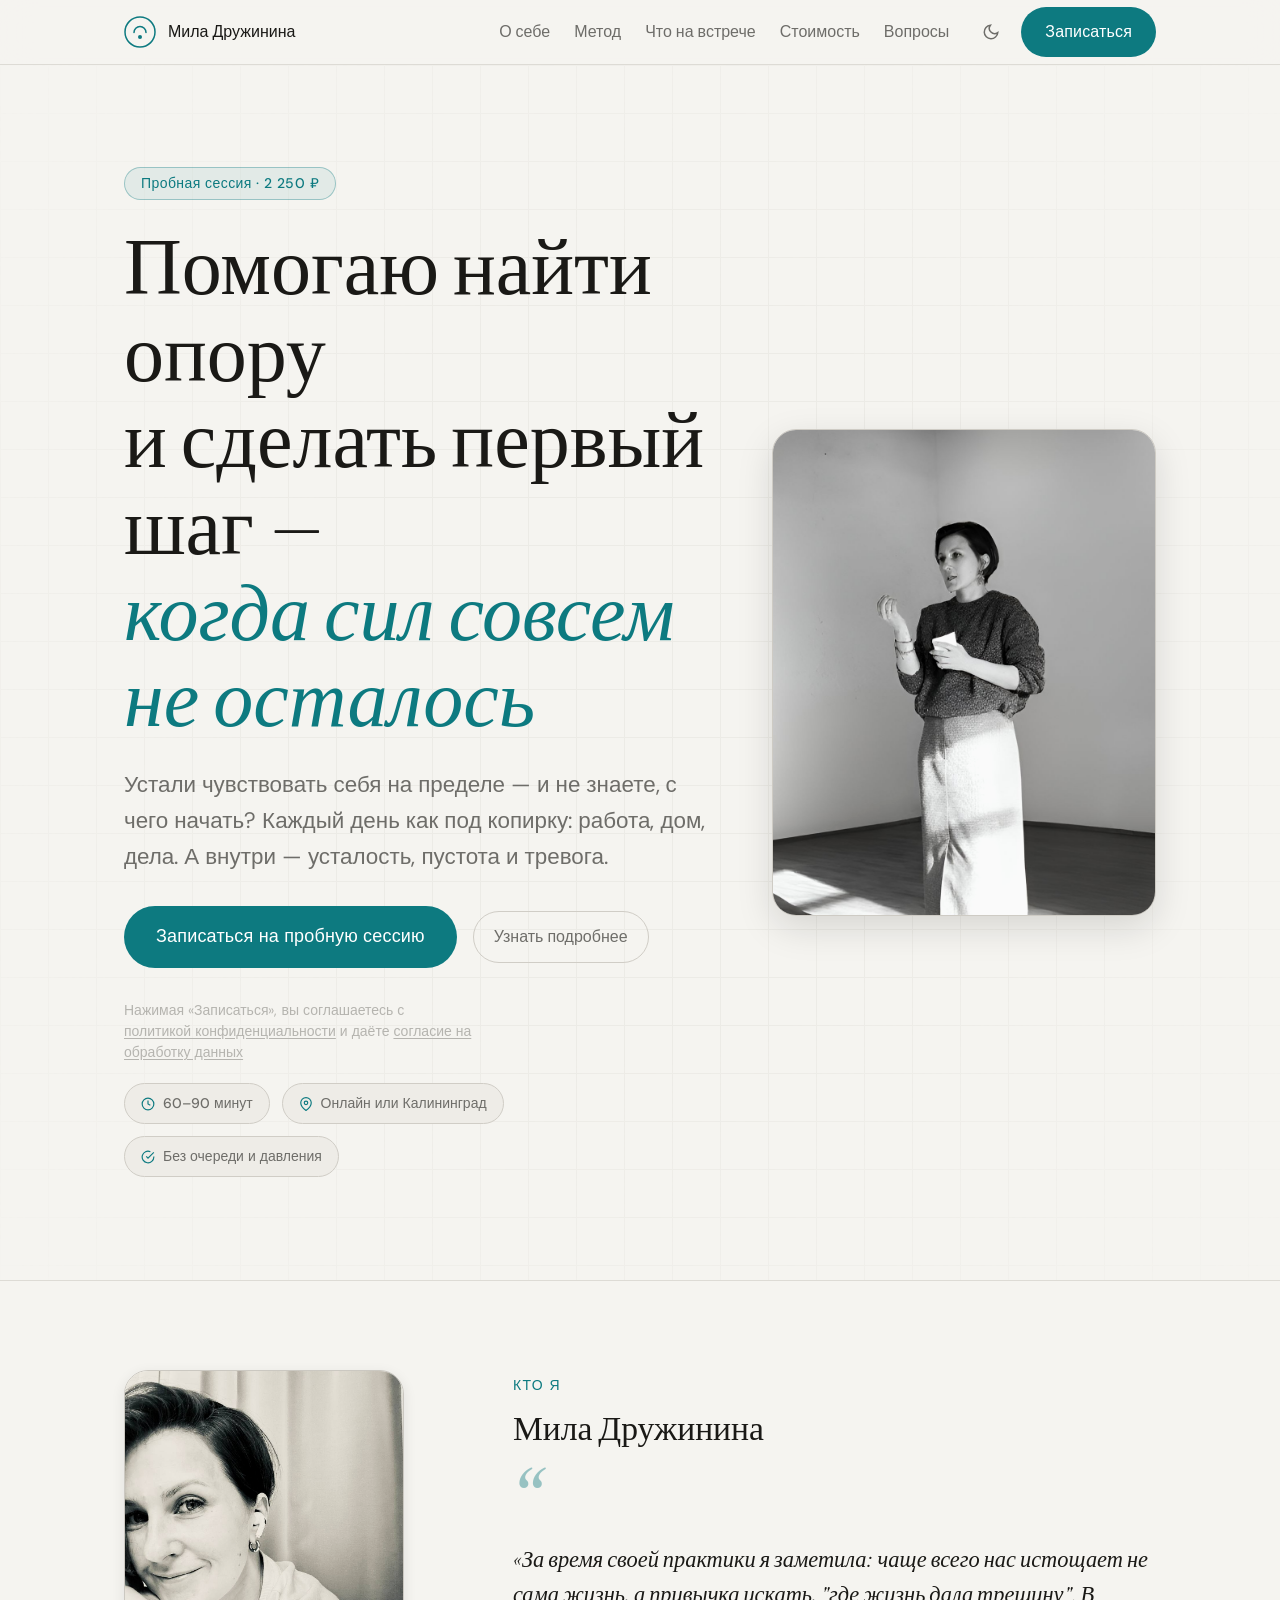
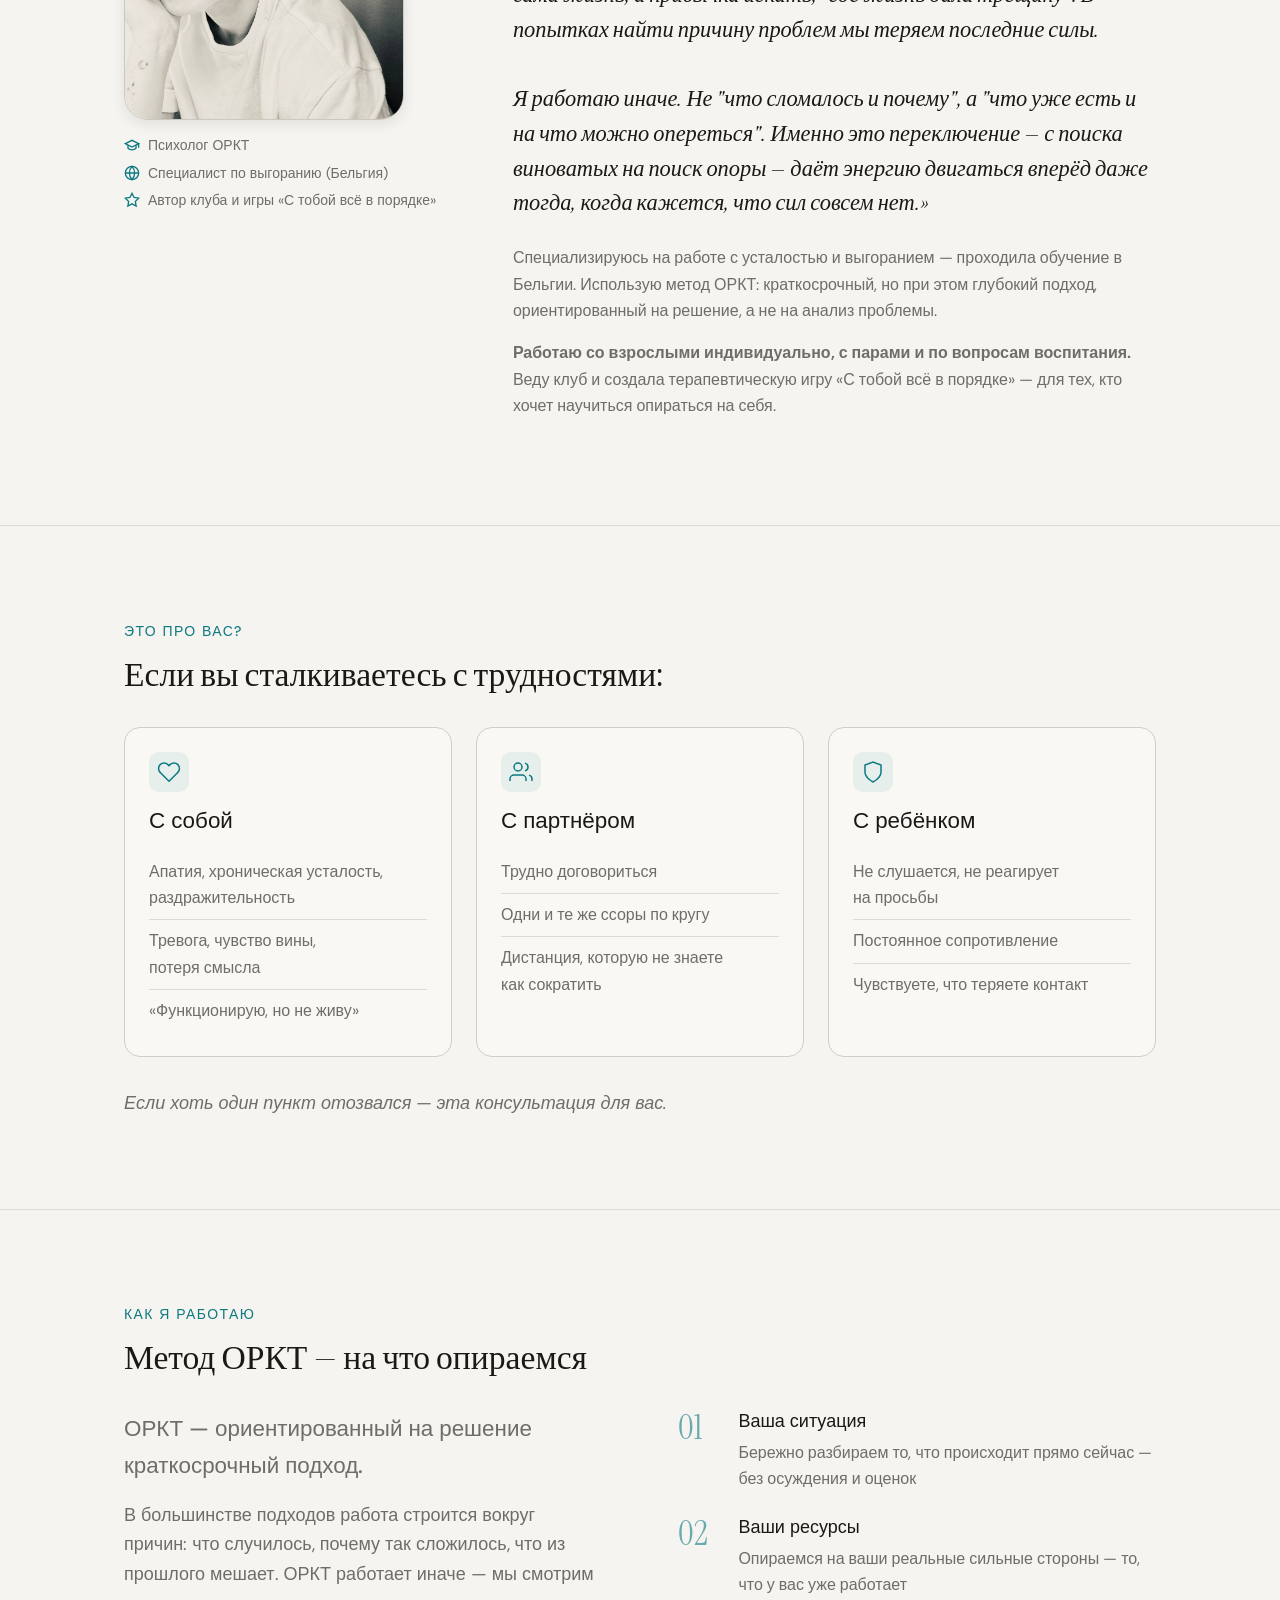
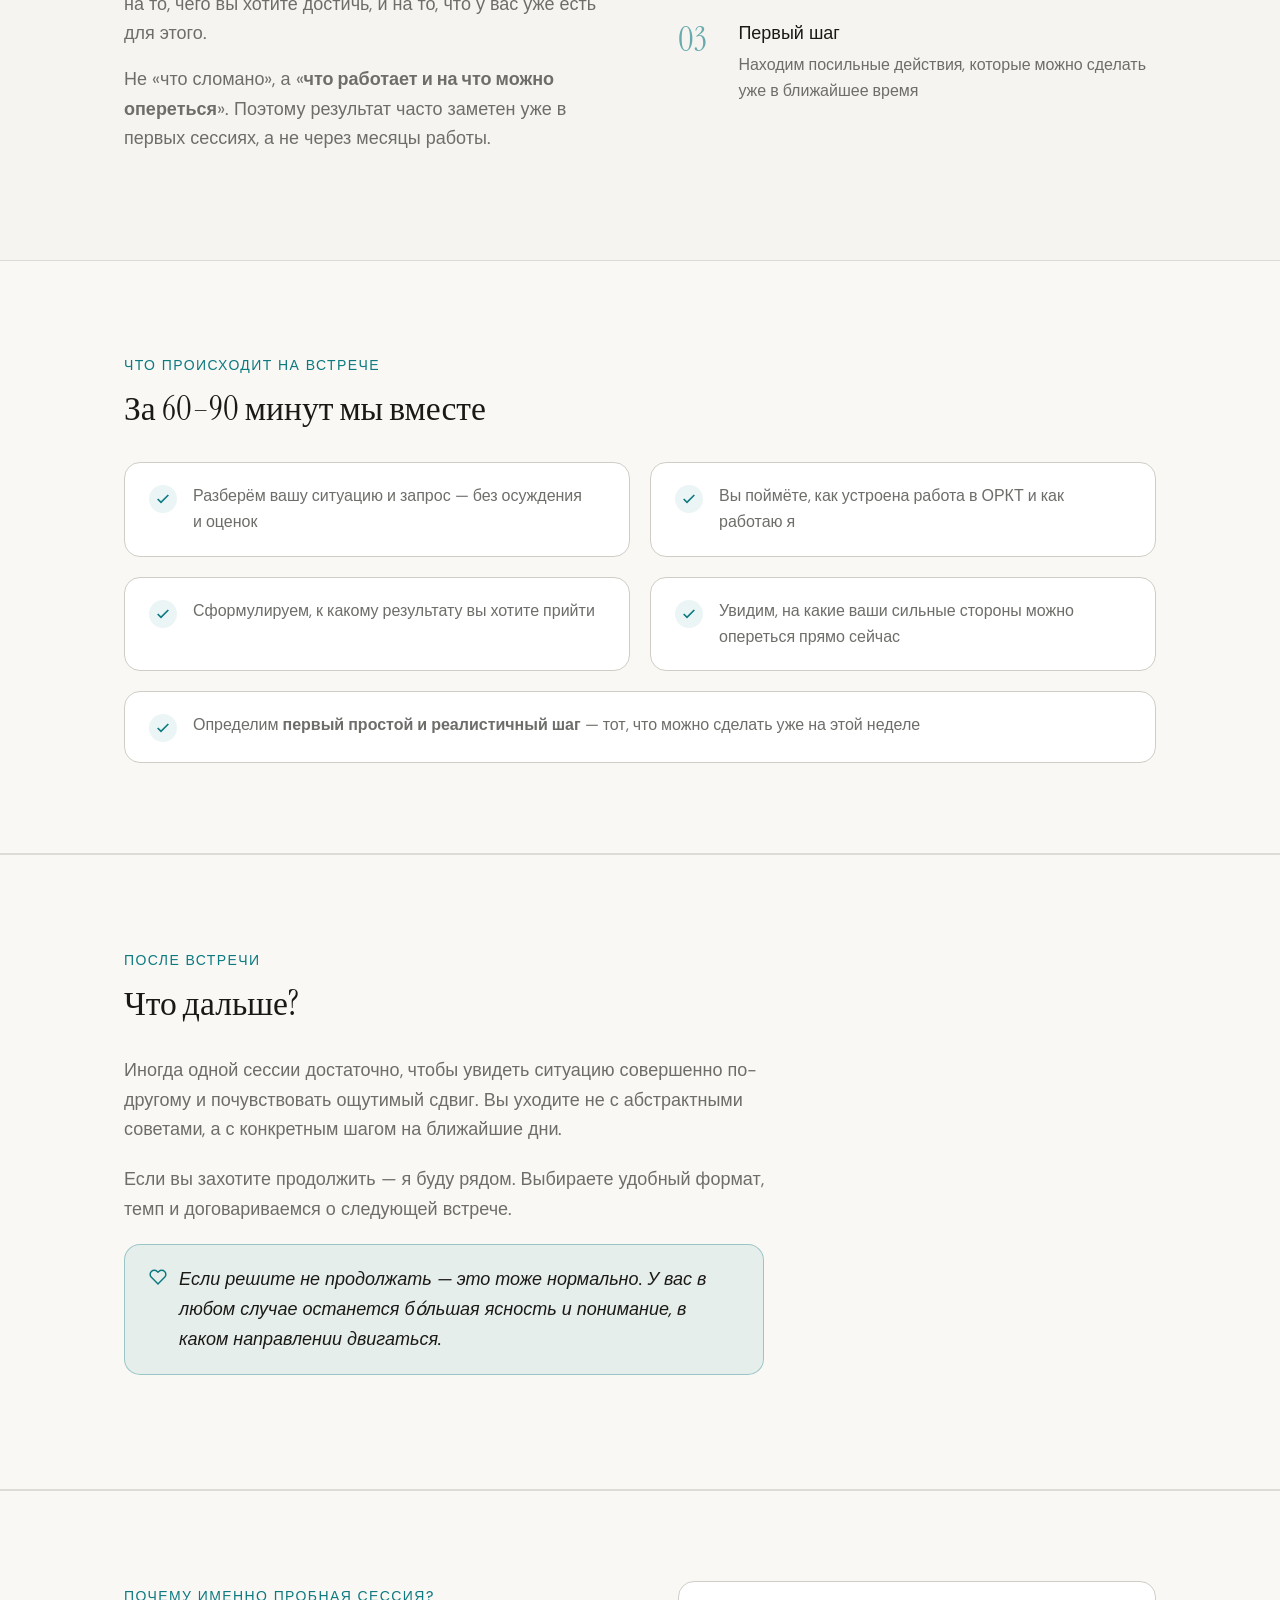
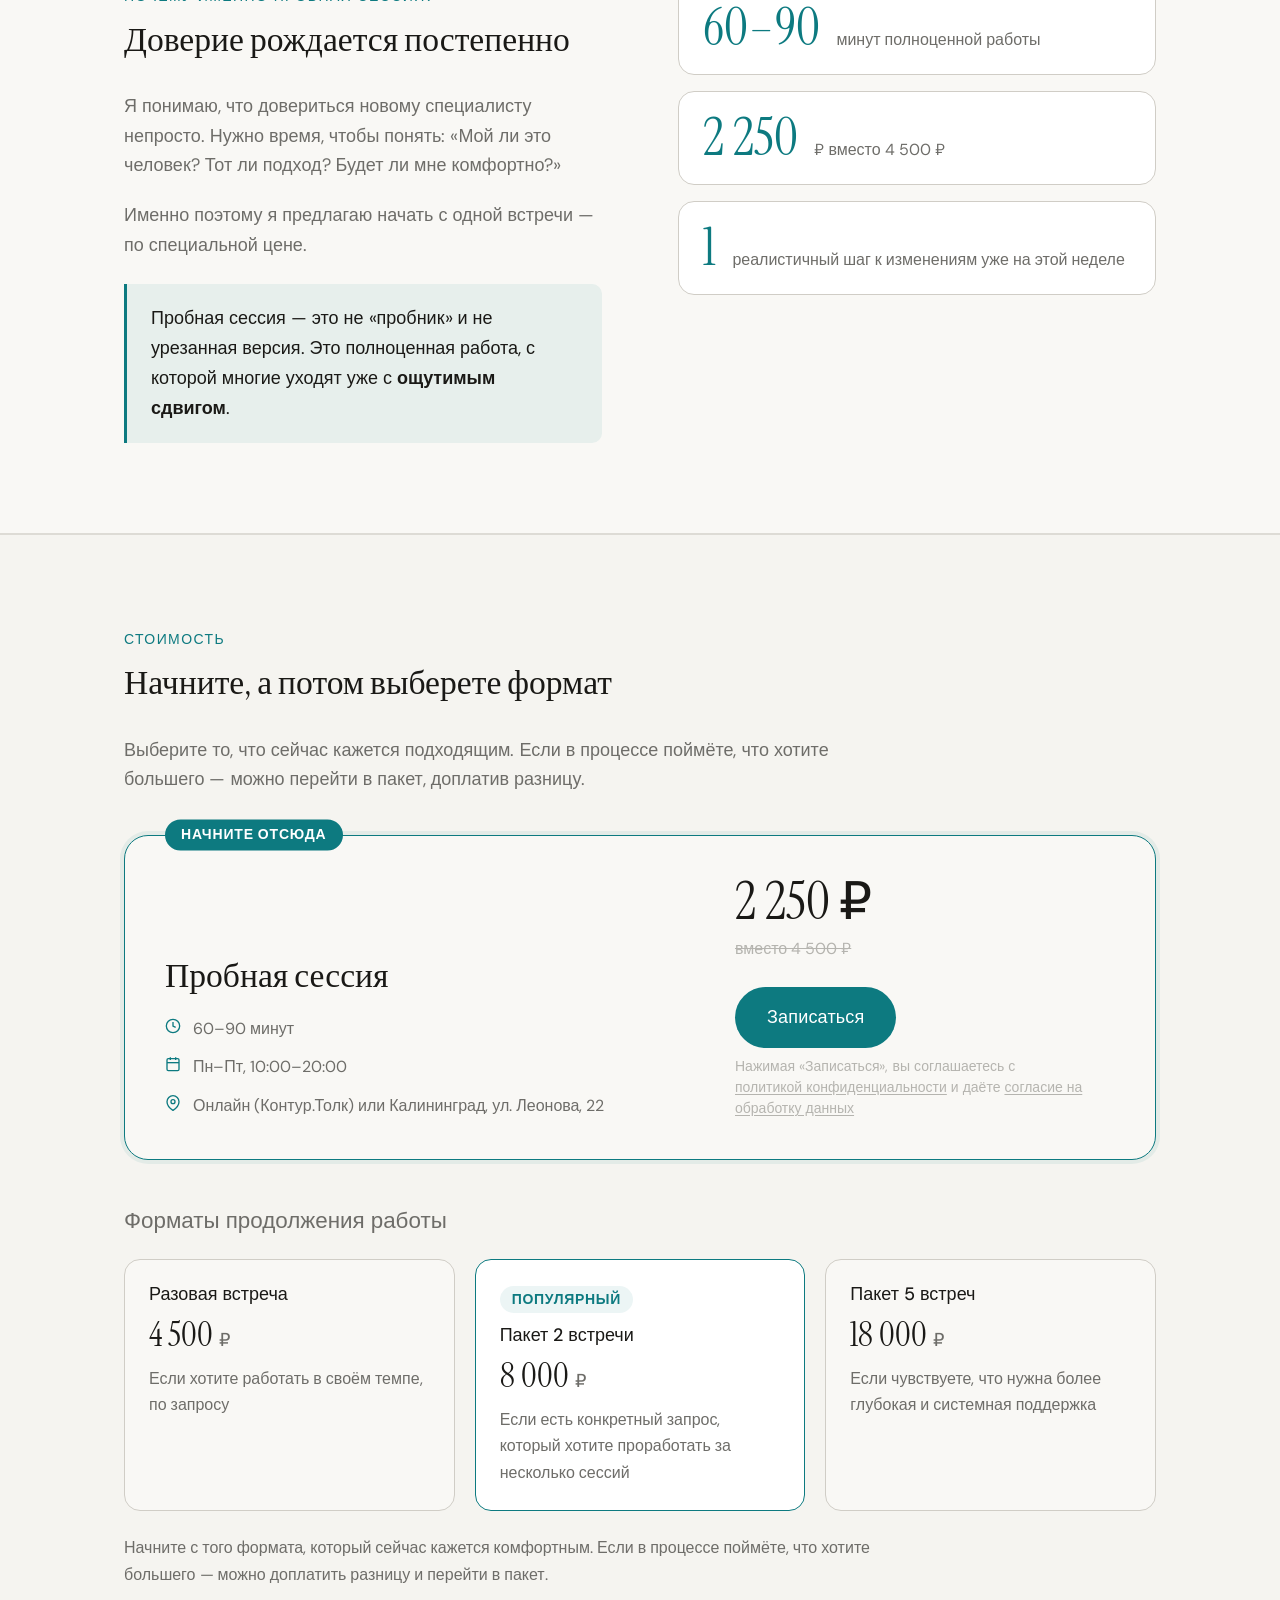
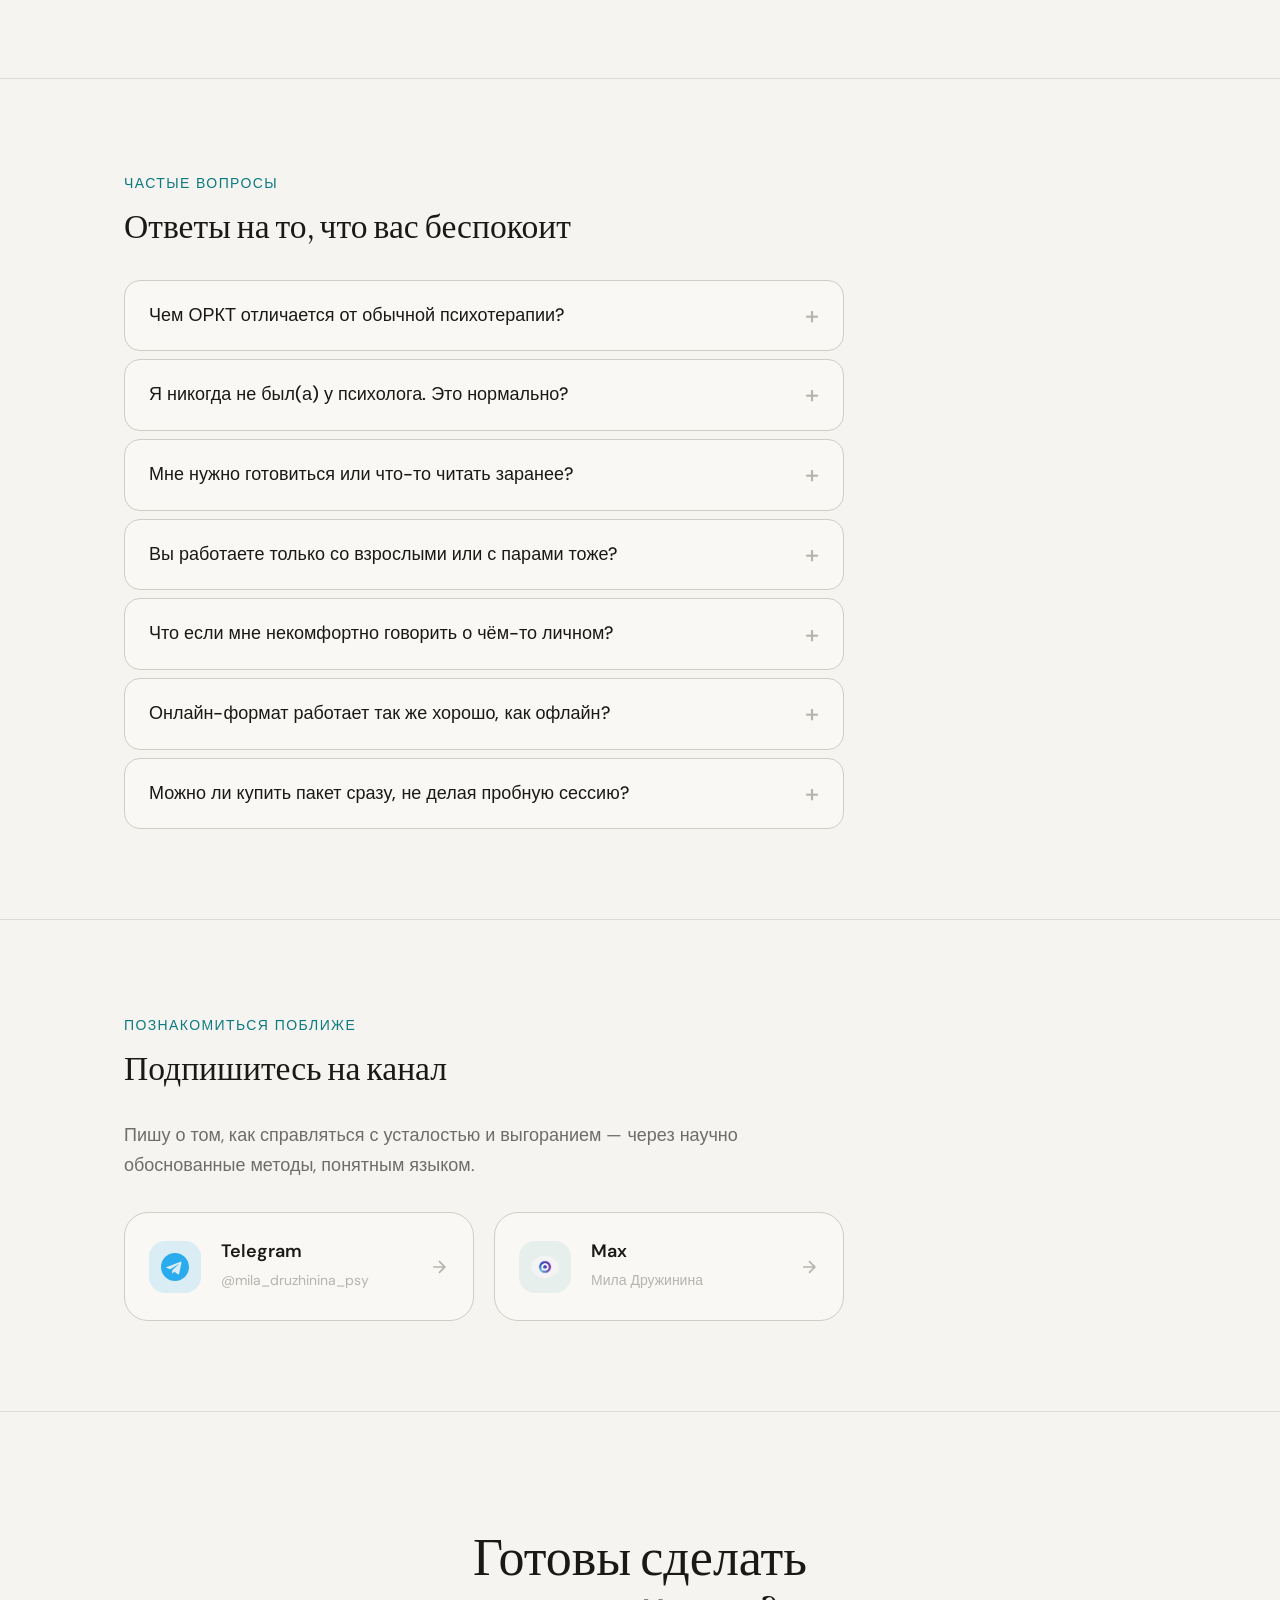
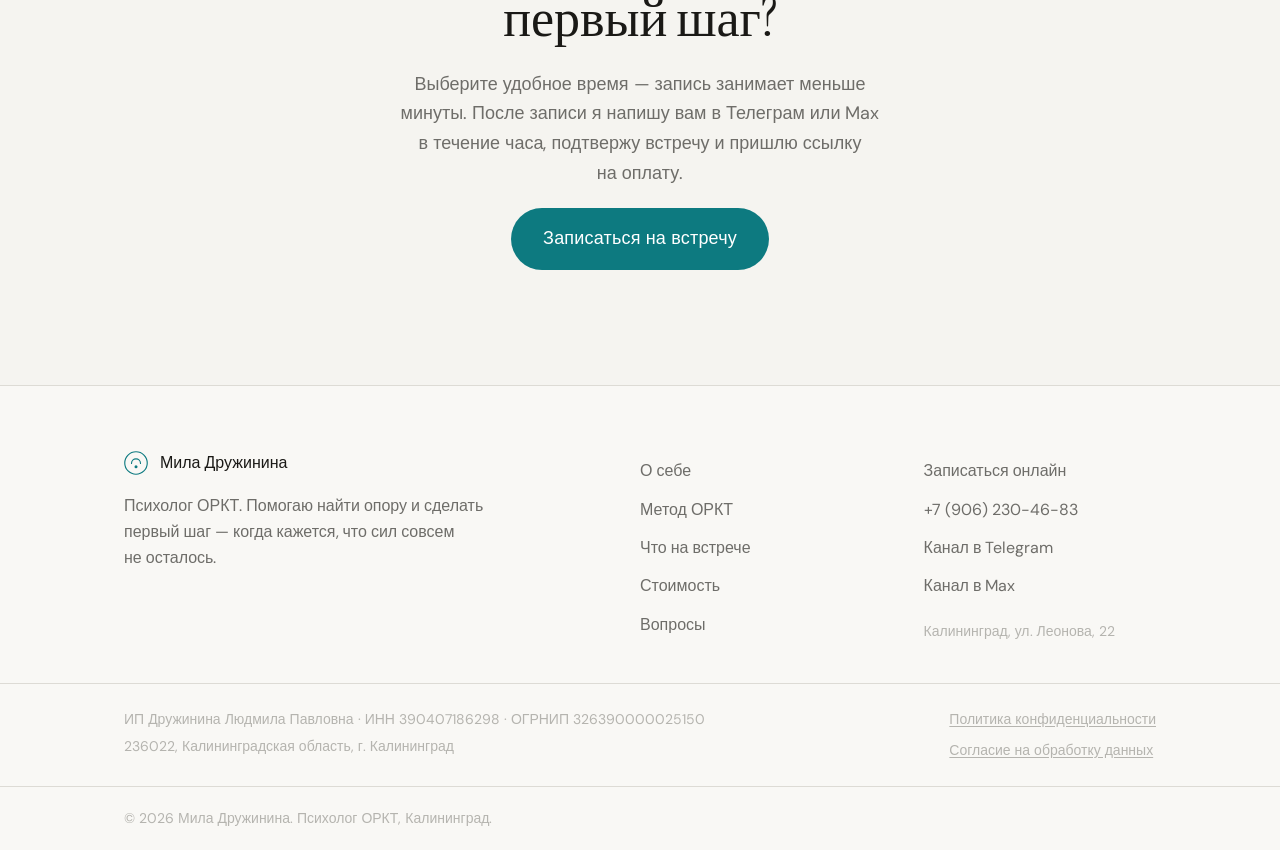
==== index.html @ f81d435c "Final CTA: add confirmation and payment link note; Max logo; clean channel cards" ====
<!DOCTYPE html>
<html lang="ru">
<head>
  <meta charset="UTF-8" />
  <meta name="viewport" content="width=device-width, initial-scale=1.0" />
  <title>Пробная сессия с психологом — Мила Дружинина | ОРКТ, Калининград</title>
  <meta name="description" content="Пробная сессия с психологом ОРКТ Милой Дружининой — 60–90 минут работы за 2 250 ₽. Помогаю при усталости, тревоге, сложностях в отношениях. Онлайн и офлайн (Калининград)." />
  <meta name="keywords" content="психолог Калининград, пробная сессия, ОРКТ, решение-ориентированная терапия, консультация психолога, усталость, тревога, выгорание" />
  <meta name="robots" content="index, follow" />
  <link rel="canonical" href="https://miladruzhinina.github.io/probnaya-sessiya/" />

  <!-- Open Graph -->
  <meta property="og:type" content="website" />
  <meta property="og:title" content="Пробная сессия с психологом — Мила Дружинина" />
  <meta property="og:description" content="Устали чувствовать себя на пределе? Один небольшой шаг может изменить многое. Первая сессия — 2 250 ₽." />
  <meta property="og:image" content="https://miladruzhinina.github.io/probnaya-sessiya/mila.jpg" />
  <meta property="og:url" content="https://miladruzhinina.github.io/probnaya-sessiya/" />
  <meta property="og:locale" content="ru_RU" />

  <!-- Twitter Card -->
  <meta name="twitter:card" content="summary_large_image" />
  <meta name="twitter:title" content="Пробная сессия с психологом — Мила Дружинина" />
  <meta name="twitter:description" content="Устали чувствовать себя на пределе? Один небольшой шаг может изменить многое." />
  <meta name="twitter:image" content="https://miladruzhinina.github.io/probnaya-sessiya/mila.jpg" />

  <!-- Fonts -->
  <link rel="preconnect" href="https://fonts.googleapis.com" />
  <link rel="preconnect" href="https://fonts.gstatic.com" crossorigin />
  <link href="https://fonts.googleapis.com/css2?family=Instrument+Serif:ital@0;1&family=DM+Sans:ital,opsz,wght@0,9..40,300..500;1,9..40,300&display=swap" rel="stylesheet" />

  <!-- JSON-LD Structured Data -->
  <script type="application/ld+json">
  {
    "@context": "https://schema.org",
    "@type": "ProfessionalService",
    "name": "Мила Дружинина — психолог ОРКТ",
    "description": "Консультации психолога по методу ОРКТ (ориентированного на решение краткосрочного подхода). Работа с усталостью, тревогой, отношениями, воспитанием детей.",
    "url": "https://miladruzhinina.github.io/probnaya-sessiya/",
    "image": "https://miladruzhinina.github.io/probnaya-sessiya/mila.jpg",
    "address": {
      "@type": "PostalAddress",
      "streetAddress": "ул. Леонова, 22",
      "addressLocality": "Калининград",
      "addressCountry": "RU"
    },
    "offers": [
      {
        "@type": "Offer",
        "name": "Пробная сессия",
        "price": "2250",
        "priceCurrency": "RUB",
        "description": "60–90 минут. Разбираем вашу ситуацию, определяем запрос и первый шаг."
      }
    ],
    "sameAs": [
      "https://t.me/mila_druzhinina_psy",
      "https://max.ru/id390407186298_biz"
    ],
    "telephone": "+79062304683",
    "contactPoint": {
      "@type": "ContactPoint",
      "contactType": "booking",
      "url": "https://planerka.app/mila-druzhinina-dfjngj/znakomstvo"
    },
    "knowsAbout": ["психология", "ОРКТ", "SFBT", "выгорание", "тревога", "семейные отношения"],
    "priceRange": "₽₽"
  }
  </script>

  <!-- FAQ Schema -->
  <script type="application/ld+json">
  {
    "@context": "https://schema.org",
    "@type": "FAQPage",
    "mainEntity": [
      {
        "@type": "Question",
        "name": "Чем ОРКТ отличается от обычной психотерапии?",
        "acceptedAnswer": {
          "@type": "Answer",
          "text": "В большинстве подходов работа строится вокруг причин: что случилось, почему так сложилось. ОРКТ работает иначе — смотрим на то, чего вы хотите достичь, и на то, что у вас уже есть для этого. Не «что сломано», а «что работает и на что можно опереться». Результат часто заметен уже в первых сессиях."
        }
      },
      {
        "@type": "Question",
        "name": "Я никогда не был(а) у психолога. Это нормально?",
        "acceptedAnswer": {
          "@type": "Answer",
          "text": "Да, абсолютно. Многие приходят на первую встречу именно с этим. Пробная сессия как раз для того, чтобы познакомиться с форматом без стресса и давления."
        }
      },
      {
        "@type": "Question",
        "name": "Онлайн-формат работает так же хорошо, как офлайн?",
        "acceptedAnswer": {
          "@type": "Answer",
          "text": "Да. Онлайн-сессии в Контур.Толк ничем не уступают по качеству — и не требуют скачивать приложение. Открывается прямо в браузере."
        }
      },
      {
        "@type": "Question",
        "name": "Сколько стоит пробная сессия?",
        "acceptedAnswer": {
          "@type": "Answer",
          "text": "Пробная сессия стоит 2 250 ₽ вместо обычных 4 500 ₽. Длительность — 60–90 минут."
        }
      }
    ]
  }
  </script>

  <link rel="stylesheet" href="style.css" />
</head>
<body>

  <!-- HEADER -->
  <header class="site-header" role="banner">
    <div class="container header-inner">
      <a href="/" class="logo" aria-label="Мила Дружинина — на главную">
        <svg width="32" height="32" viewBox="0 0 32 32" fill="none" aria-hidden="true" focusable="false">
          <circle cx="16" cy="16" r="15" stroke="currentColor" stroke-width="1.5"/>
          <path d="M10 16.5C10 13.186 12.686 10.5 16 10.5C19.314 10.5 22 13.186 22 16.5" stroke="currentColor" stroke-width="1.5" stroke-linecap="round"/>
          <circle cx="16" cy="21" r="2" fill="currentColor"/>
        </svg>
        <span class="logo-text">Мила Дружинина</span>
      </a>
      <nav class="header-nav" aria-label="Основная навигация">
        <a href="#about-me">О себе</a>
        <a href="#about-method">Метод</a>
        <a href="#what-happens">Что на встрече</a>
        <a href="#pricing">Стоимость</a>
        <a href="#faq">Вопросы</a>
      </nav>
      <div class="header-actions">
        <button class="btn-ghost" data-theme-toggle aria-label="Переключить тему">
          <svg width="18" height="18" viewBox="0 0 24 24" fill="none" stroke="currentColor" stroke-width="2"><path d="M21 12.79A9 9 0 1 1 11.21 3 7 7 0 0 0 21 12.79z"/></svg>
        </button>
        <a href="https://planerka.app/mila-druzhinina-dfjngj/znakomstvo" class="btn-primary" target="_blank" rel="noopener">Записаться</a>
      </div>
      <button class="burger" aria-label="Открыть меню" aria-expanded="false" aria-controls="mobile-menu">
        <span></span><span></span><span></span>
      </button>
    </div>
    <div class="mobile-menu" id="mobile-menu" hidden aria-hidden="true">
      <a href="#about-me">О себе</a>
      <a href="#about-method">Метод</a>
      <a href="#what-happens">Что на встрече</a>
      <a href="#pricing">Стоимость</a>
      <a href="#faq">Вопросы</a>
      <a href="https://planerka.app/mila-druzhinina-dfjngj/znakomstvo" class="btn-primary" target="_blank" rel="noopener">Записаться</a>
    </div>
  </header>

  <main id="main-content">

    <!-- HERO -->
    <section class="hero" aria-labelledby="hero-heading">
      <div class="hero-bg-grid" aria-hidden="true"></div>
      <div class="container hero-inner">
        <div class="hero-content">
          <div class="hero-tag">Пробная сессия · 2 250 ₽</div>
          <h1 id="hero-heading" class="hero-title">
            Помогаю найти опору<br>
            и сделать первый шаг —<br>
            <em>когда сил совсем не осталось</em>
          </h1>
          <p class="hero-lead">
            Устали чувствовать себя на пределе — и не знаете, с чего начать? Каждый день как под копирку: работа, дом, дела. А внутри — усталость, пустота и тревога.
          </p>
          <div class="hero-ctas">
            <a href="https://planerka.app/mila-druzhinina-dfjngj/znakomstvo" class="btn-primary btn-lg" target="_blank" rel="noopener">
              Записаться на пробную сессию
            </a>
            <a href="#about-me" class="btn-ghost-outline">Узнать подробнее</a>
          </div>
          <p class="consent-note">Нажимая «Записаться», вы соглашаетесь с <a href="privacy-policy.html">политикой конфиденциальности</a> и даёте <a href="data-consent.html">согласие на обработку данных</a></p>
          <div class="hero-badges">
            <span class="hero-badge">
              <svg width="14" height="14" viewBox="0 0 24 24" fill="none" stroke="currentColor" stroke-width="2"><circle cx="12" cy="12" r="10"/><polyline points="12 6 12 12 16 14"/></svg>
              60–90 минут
            </span>
            <span class="hero-badge">
              <svg width="14" height="14" viewBox="0 0 24 24" fill="none" stroke="currentColor" stroke-width="2"><path d="M21 10c0 7-9 13-9 13s-9-6-9-13a9 9 0 0 1 18 0z"/><circle cx="12" cy="10" r="3"/></svg>
              Онлайн или Калининград
            </span>
            <span class="hero-badge">
              <svg width="14" height="14" viewBox="0 0 24 24" fill="none" stroke="currentColor" stroke-width="2"><path d="M22 11.08V12a10 10 0 1 1-5.93-9.14"/><polyline points="22 4 12 14.01 9 11.01"/></svg>
              Без очереди и давления
            </span>
          </div>
        </div>
        <div class="hero-photo">
          <img
            src="mila.jpg"
            alt="Мила Дружинина — психолог ОРКТ, проводит консультацию"
            width="480"
            height="580"
            loading="eager"
          />
        </div>
      </div>
    </section>

    <!-- ABOUT ME -->
    <section class="about-section" id="about-me" aria-labelledby="about-heading">
      <div class="container">
        <div class="about-inner">
          <div class="about-photo-wrap">
            <img
              src="mila2.jpg"
              alt="Мила Дружинина — психолог ОРКТ"
              class="about-photo"
              width="320"
              height="380"
              loading="lazy"
            />
            <div class="about-credentials">
              <div class="credential">
                <svg width="16" height="16" viewBox="0 0 24 24" fill="none" stroke="currentColor" stroke-width="2"><path d="M22 10v6M2 10l10-5 10 5-10 5z"/><path d="M6 12v5c3 3 9 3 12 0v-5"/></svg>
                Психолог ОРКТ
              </div>
              <div class="credential">
                <svg width="16" height="16" viewBox="0 0 24 24" fill="none" stroke="currentColor" stroke-width="2"><circle cx="12" cy="12" r="10"/><path d="M2 12h20M12 2a15.3 15.3 0 0 1 4 10 15.3 15.3 0 0 1-4 10 15.3 15.3 0 0 1-4-10 15.3 15.3 0 0 1 4-10z"/></svg>
                Специалист по выгоранию (Бельгия)
              </div>
              <div class="credential">
                <svg width="16" height="16" viewBox="0 0 24 24" fill="none" stroke="currentColor" stroke-width="2"><path d="M12 2l3.09 6.26L22 9.27l-5 4.87 1.18 6.88L12 17.77l-6.18 3.25L7 14.14 2 9.27l6.91-1.01L12 2z"/></svg>
                Автор клуба и игры «С тобой всё в порядке»
              </div>
            </div>
          </div>
          <div class="about-text">
            <div class="section-label">Кто я</div>
            <h2 id="about-heading" class="section-title">Мила Дружинина</h2>
            <blockquote class="about-quote">
              «За время своей практики я заметила: чаще всего нас истощает не сама жизнь, а привычка искать, "где жизнь дала трещину". В попытках найти причину проблем мы теряем последние силы.
              <br><br>
              Я работаю иначе. Не "что сломалось и почему", а "что уже есть и на что можно опереться". Именно это переключение — с поиска виноватых на поиск опоры — даёт энергию двигаться вперёд даже тогда, когда кажется, что сил совсем нет.»
            </blockquote>
            <div class="about-facts">
              <p>Специализируюсь на работе с усталостью и выгоранием — проходила обучение в Бельгии. Использую метод ОРКТ: краткосрочный, но при этом глубокий подход, ориентированный на решение, а не на анализ проблемы.</p>
              <p><strong>Работаю со взрослыми индивидуально, с парами и по вопросам воспитания.</strong> Веду клуб и создала терапевтическую игру «С тобой всё в порядке» — для тех, кто хочет научиться опираться на себя.</p>
            </div>
          </div>
        </div>
      </div>
    </section>

    <!-- PAIN POINTS -->
    <section class="pain-section" aria-labelledby="pain-heading">
      <div class="container">
        <div class="section-label">Это про вас?</div>
        <h2 id="pain-heading" class="section-title">Если вы сталкиваетесь с трудностями:</h2>
        <div class="pain-grid">
          <article class="pain-card">
            <div class="pain-icon" aria-hidden="true">
              <svg width="24" height="24" viewBox="0 0 24 24" fill="none" stroke="currentColor" stroke-width="1.5"><path d="M20.84 4.61a5.5 5.5 0 0 0-7.78 0L12 5.67l-1.06-1.06a5.5 5.5 0 0 0-7.78 7.78l1.06 1.06L12 21.23l7.78-7.78 1.06-1.06a5.5 5.5 0 0 0 0-7.78z"/></svg>
            </div>
            <h3>С собой</h3>
            <ul role="list">
              <li>Апатия, хроническая усталость, раздражительность</li>
              <li>Тревога, чувство вины, потеря смысла</li>
              <li>«Функционирую, но не живу»</li>
            </ul>
          </article>
          <article class="pain-card">
            <div class="pain-icon" aria-hidden="true">
              <svg width="24" height="24" viewBox="0 0 24 24" fill="none" stroke="currentColor" stroke-width="1.5"><path d="M17 21v-2a4 4 0 0 0-4-4H5a4 4 0 0 0-4 4v2"/><circle cx="9" cy="7" r="4"/><path d="M23 21v-2a4 4 0 0 0-3-3.87"/><path d="M16 3.13a4 4 0 0 1 0 7.75"/></svg>
            </div>
            <h3>С партнёром</h3>
            <ul role="list">
              <li>Трудно договориться</li>
              <li>Одни и те же ссоры по кругу</li>
              <li>Дистанция, которую не знаете как сократить</li>
            </ul>
          </article>
          <article class="pain-card">
            <div class="pain-icon" aria-hidden="true">
              <svg width="24" height="24" viewBox="0 0 24 24" fill="none" stroke="currentColor" stroke-width="1.5"><path d="M12 22s8-4 8-10V5l-8-3-8 3v7c0 6 8 10 8 10z"/></svg>
            </div>
            <h3>С ребёнком</h3>
            <ul role="list">
              <li>Не слушается, не реагирует на просьбы</li>
              <li>Постоянное сопротивление</li>
              <li>Чувствуете, что теряете контакт</li>
            </ul>
          </article>
        </div>
        <p class="pain-note">Если хоть один пункт отозвался — эта консультация для вас.</p>
      </div>
    </section>

    <!-- ABOUT METHOD -->
    <section class="method-section" id="about-method" aria-labelledby="method-heading">
      <div class="container">
        <div class="section-label">Как я работаю</div>
        <h2 id="method-heading" class="section-title">Метод ОРКТ — на что опираемся</h2>
        <div class="method-inner">
          <div class="method-description">
            <p class="method-lead">ОРКТ — ориентированный на решение краткосрочный подход.</p>
            <p>В большинстве подходов работа строится вокруг причин: что случилось, почему так сложилось, что из прошлого мешает. ОРКТ работает иначе — мы смотрим на то, чего вы хотите достичь, и на то, что у вас уже есть для этого.</p>
            <p>Не «что сломано», а «<strong>что работает и на что можно опереться</strong>». Поэтому результат часто заметен уже в первых сессиях, а не через месяцы работы.</p>
          </div>
          <div class="method-pillars">
            <div class="pillar">
              <div class="pillar-num" aria-hidden="true">01</div>
              <div class="pillar-body">
                <h3>Ваша ситуация</h3>
                <p>Бережно разбираем то, что происходит прямо сейчас — без осуждения и оценок</p>
              </div>
            </div>
            <div class="pillar">
              <div class="pillar-num" aria-hidden="true">02</div>
              <div class="pillar-body">
                <h3>Ваши ресурсы</h3>
                <p>Опираемся на ваши реальные сильные стороны — то, что у вас уже работает</p>
              </div>
            </div>
            <div class="pillar">
              <div class="pillar-num" aria-hidden="true">03</div>
              <div class="pillar-body">
                <h3>Первый шаг</h3>
                <p>Находим посильные действия, которые можно сделать уже в ближайшее время</p>
              </div>
            </div>
          </div>
        </div>
      </div>
    </section>

    <!-- WHAT HAPPENS -->
    <section class="what-section" id="what-happens" aria-labelledby="what-heading">
      <div class="container">
        <div class="section-label">Что происходит на встрече</div>
        <h2 id="what-heading" class="section-title">За 60–90 минут мы вместе</h2>
        <div class="what-list">
          <div class="what-item">
            <div class="check" aria-hidden="true">
              <svg width="16" height="16" viewBox="0 0 24 24" fill="none" stroke="currentColor" stroke-width="2.5"><polyline points="20 6 9 17 4 12"/></svg>
            </div>
            <p>Разберём вашу ситуацию и запрос — без осуждения и оценок</p>
          </div>
          <div class="what-item">
            <div class="check" aria-hidden="true">
              <svg width="16" height="16" viewBox="0 0 24 24" fill="none" stroke="currentColor" stroke-width="2.5"><polyline points="20 6 9 17 4 12"/></svg>
            </div>
            <p>Вы поймёте, как устроена работа в ОРКТ и как работаю я</p>
          </div>
          <div class="what-item">
            <div class="check" aria-hidden="true">
              <svg width="16" height="16" viewBox="0 0 24 24" fill="none" stroke="currentColor" stroke-width="2.5"><polyline points="20 6 9 17 4 12"/></svg>
            </div>
            <p>Сформулируем, к какому результату вы хотите прийти</p>
          </div>
          <div class="what-item">
            <div class="check" aria-hidden="true">
              <svg width="16" height="16" viewBox="0 0 24 24" fill="none" stroke="currentColor" stroke-width="2.5"><polyline points="20 6 9 17 4 12"/></svg>
            </div>
            <p>Увидим, на какие ваши сильные стороны можно опереться прямо сейчас</p>
          </div>
          <div class="what-item">
            <div class="check" aria-hidden="true">
              <svg width="16" height="16" viewBox="0 0 24 24" fill="none" stroke="currentColor" stroke-width="2.5"><polyline points="20 6 9 17 4 12"/></svg>
            </div>
            <p>Определим <strong>первый простой и реалистичный шаг</strong> — тот, что можно сделать уже на этой неделе</p>
          </div>
        </div>
      </div>
    </section>

    <!-- AFTER SESSION -->
    <section class="after-section" aria-labelledby="after-heading">
      <div class="container">
        <div class="after-text-only">
          <div class="section-label">После встречи</div>
          <h2 id="after-heading" class="section-title">Что дальше?</h2>
          <p>Иногда одной сессии достаточно, чтобы увидеть ситуацию совершенно по-другому и почувствовать ощутимый сдвиг. Вы уходите не с абстрактными советами, а с конкретным шагом на ближайшие дни.</p>
          <p>Если вы захотите продолжить — я буду рядом. Выбираете удобный формат, темп и договариваемся о следующей встрече.</p>
          <p class="no-pressure-note">
            <svg width="18" height="18" viewBox="0 0 24 24" fill="none" stroke="currentColor" stroke-width="2" aria-hidden="true"><path d="M20.84 4.61a5.5 5.5 0 0 0-7.78 0L12 5.67l-1.06-1.06a5.5 5.5 0 0 0-7.78 7.78l1.06 1.06L12 21.23l7.78-7.78 1.06-1.06a5.5 5.5 0 0 0 0-7.78z"/></svg>
            Если решите не продолжать — это тоже нормально. У вас в любом случае останется бо́льшая ясность и понимание, в каком направлении двигаться.
          </p>
        </div>
      </div>
    </section>

    <!-- WHY TRIAL -->
    <section class="why-section" aria-labelledby="why-heading">
      <div class="container">
        <div class="why-inner">
          <div class="why-text">
            <div class="section-label">Почему именно пробная сессия?</div>
            <h2 id="why-heading" class="section-title">Доверие рождается постепенно</h2>
            <p>Я понимаю, что довериться новому специалисту непросто. Нужно время, чтобы понять: «Мой ли это человек? Тот ли подход? Будет ли мне комфортно?»</p>
            <p>Именно поэтому я предлагаю начать с одной встречи — по специальной цене.</p>
            <blockquote class="highlight-quote">
              Пробная сессия — это не «пробник» и не урезанная версия. Это полноценная работа, с которой многие уходят уже с <strong>ощутимым сдвигом</strong>.
            </blockquote>
          </div>
          <div class="why-stats">
            <div class="stat-card">
              <div class="stat-number">60–90</div>
              <div class="stat-label">минут полноценной работы</div>
            </div>
            <div class="stat-card">
              <div class="stat-number">2 250</div>
              <div class="stat-label">₽ вместо 4 500 ₽</div>
            </div>
            <div class="stat-card">
              <div class="stat-number">1</div>
              <div class="stat-label">реалистичный шаг к изменениям уже на этой неделе</div>
            </div>
          </div>
        </div>
      </div>
    </section>

    <!-- PRICING -->
    <section class="pricing-section" id="pricing" aria-labelledby="pricing-heading">
      <div class="container">
        <div class="section-label">Стоимость</div>
        <h2 id="pricing-heading" class="section-title">Начните, а потом выберете формат</h2>
        <p class="pricing-intro">Выберите то, что сейчас кажется подходящим. Если в процессе поймёте, что хотите большего — можно перейти в пакет, доплатив разницу.</p>

        <!-- Trial session card -->
        <div class="trial-card">
          <div class="trial-badge">Начните отсюда</div>
          <div class="trial-inner">
            <div class="trial-info">
              <h3>Пробная сессия</h3>
              <ul role="list" class="trial-details">
                <li>
                  <svg width="16" height="16" viewBox="0 0 24 24" fill="none" stroke="currentColor" stroke-width="2"><circle cx="12" cy="12" r="10"/><polyline points="12 6 12 12 16 14"/></svg>
                  60–90 минут
                </li>
                <li>
                  <svg width="16" height="16" viewBox="0 0 24 24" fill="none" stroke="currentColor" stroke-width="2"><rect x="3" y="4" width="18" height="18" rx="2" ry="2"/><line x1="16" y1="2" x2="16" y2="6"/><line x1="8" y1="2" x2="8" y2="6"/><line x1="3" y1="10" x2="21" y2="10"/></svg>
                  Пн–Пт, 10:00–20:00
                </li>
                <li>
                  <svg width="16" height="16" viewBox="0 0 24 24" fill="none" stroke="currentColor" stroke-width="2"><path d="M21 10c0 7-9 13-9 13s-9-6-9-13a9 9 0 0 1 18 0z"/><circle cx="12" cy="10" r="3"/></svg>
                  Онлайн (Контур.Толк) или Калининград, ул. Леонова, 22
                </li>
              </ul>
            </div>
            <div class="trial-price">
              <div class="price-new">2 250 ₽</div>
              <div class="price-old">вместо 4 500 ₽</div>
              <a href="https://planerka.app/mila-druzhinina-dfjngj/znakomstvo" class="btn-primary btn-lg" target="_blank" rel="noopener">Записаться</a>
              <p class="consent-note">Нажимая «Записаться», вы соглашаетесь с <a href="privacy-policy.html">политикой конфиденциальности</a> и даёте <a href="data-consent.html">согласие на обработку данных</a></p>
            </div>
          </div>
        </div>

        <!-- Regular packages -->
        <h3 class="packages-heading">Форматы продолжения работы</h3>
        <div class="packages-grid">
          <article class="package-card">
            <h4>Разовая встреча</h4>
            <div class="package-price">4 500 <span>₽</span></div>
            <p>Если хотите работать в своём темпе, по запросу</p>
          </article>
          <article class="package-card package-card--highlight">
            <div class="package-badge">Популярный</div>
            <h4>Пакет 2 встречи</h4>
            <div class="package-price">8 000 <span>₽</span></div>
            <p>Если есть конкретный запрос, который хотите проработать за несколько сессий</p>
          </article>
          <article class="package-card">
            <h4>Пакет 5 встреч</h4>
            <div class="package-price">18 000 <span>₽</span></div>
            <p>Если чувствуете, что нужна более глубокая и системная поддержка</p>
          </article>
        </div>
        <p class="packages-note">Начните с того формата, который сейчас кажется комфортным. Если в процессе поймёте, что хотите большего — можно доплатить разницу и перейти в пакет.</p>
      </div>
    </section>

    <!-- FAQ -->
    <section class="faq-section" id="faq" aria-labelledby="faq-heading">
      <div class="container">
        <div class="section-label">Частые вопросы</div>
        <h2 id="faq-heading" class="section-title">Ответы на то, что вас беспокоит</h2>
        <div class="faq-list" role="list">

          <details class="faq-item" role="listitem">
            <summary>Чем ОРКТ отличается от обычной психотерапии?</summary>
            <div class="faq-answer">
              В большинстве подходов работа строится вокруг причин: что случилось, почему так сложилось, что из прошлого мешает. ОРКТ работает иначе — мы смотрим на то, чего вы хотите достичь, и на то, что у вас уже есть для этого. Не «что сломано», а «что работает и на что можно опереться». Поэтому результат часто заметен уже в первых сессиях, а не через месяцы работы.
            </div>
          </details>

          <details class="faq-item" role="listitem">
            <summary>Я никогда не был(а) у психолога. Это нормально?</summary>
            <div class="faq-answer">
              Да, абсолютно. Многие приходят на первую встречу именно с этим. Пробная сессия как раз для того, чтобы познакомиться с форматом без стресса и давления.
            </div>
          </details>

          <details class="faq-item" role="listitem">
            <summary>Мне нужно готовиться или что-то читать заранее?</summary>
            <div class="faq-answer">
              Нет. Просто приходите с тем, что вас беспокоит. Я помогу разобраться, как и с чего начать.
            </div>
          </details>

          <details class="faq-item" role="listitem">
            <summary>Вы работаете только со взрослыми или с парами тоже?</summary>
            <div class="faq-answer">
              Я работаю со взрослыми индивидуально и с парами. Также консультирую по вопросам воспитания — когда трудно наладить контакт с ребёнком.
            </div>
          </details>

          <details class="faq-item" role="listitem">
            <summary>Что если мне некомфортно говорить о чём-то личном?</summary>
            <div class="faq-answer">
              Вы рассказываете ровно столько, сколько готовы. В ОРКТ не нужно «выкладывать всё» — мы идём в том темпе, который вам комфортен.
            </div>
          </details>

          <details class="faq-item" role="listitem">
            <summary>Онлайн-формат работает так же хорошо, как офлайн?</summary>
            <div class="faq-answer">
              Да. Онлайн-сессии в Контур.Толк ничем не уступают по качеству — и не требуют скачивать приложение. Открывается прямо в браузере.
            </div>
          </details>

          <details class="faq-item" role="listitem">
            <summary>Можно ли купить пакет сразу, не делая пробную сессию?</summary>
            <div class="faq-answer">
              Да, можно. Пробная сессия — это возможность познакомиться и убедиться, что формат вам подходит. Но если вы уже знакомы с ОРКТ или просто готовы начать — напишите мне, и мы выберем удобный день и время.
            </div>
          </details>

        </div>
      </div>
    </section>

    <!-- CHANNELS -->
    <section class="channels-section" aria-labelledby="channels-heading">
      <div class="container">
        <div class="section-label">Познакомиться поближе</div>
        <h2 id="channels-heading" class="section-title">Подпишитесь на канал</h2>
        <p class="channels-intro">Пишу о том, как справляться с усталостью и выгоранием — через научно обоснованные методы, понятным языком.</p>
        <div class="channels-grid">
          <a href="https://t.me/mila_druzhinina_psy" class="channel-big-card" target="_blank" rel="noopener" aria-label="Telegram-канал Милы Дружининой">
            <div class="channel-big-icon">
              <svg width="28" height="28" viewBox="0 0 24 24" fill="currentColor"><path d="M12 0C5.373 0 0 5.373 0 12s5.373 12 12 12 12-5.373 12-12S18.627 0 12 0zm5.562 8.248l-2.018 9.508c-.145.658-.537.818-1.084.508l-3-2.21-1.447 1.394c-.16.16-.295.295-.605.295l.213-3.053 5.56-5.023c.242-.213-.054-.333-.373-.12l-6.871 4.326-2.962-.924c-.643-.204-.657-.643.136-.953l11.57-4.461c.537-.194 1.006.131.881.713z"/></svg>
            </div>
            <div class="channel-big-body">
              <p class="channel-big-name">Telegram</p>
              <p class="channel-big-handle">@mila_druzhinina_psy</p>

            </div>
            <svg class="channel-big-arrow" width="20" height="20" viewBox="0 0 24 24" fill="none" stroke="currentColor" stroke-width="2"><path d="M5 12h14M12 5l7 7-7 7"/></svg>
          </a>
          <a href="https://max.ru/id390407186298_biz" class="channel-big-card" target="_blank" rel="noopener" aria-label="Канал в Max">
            <div class="channel-big-icon channel-big-icon--max">
              <img src="max-logo.jpg" alt="Max" width="28" height="28" style="border-radius:50%; display:block;" />
            </div>
            <div class="channel-big-body">
              <p class="channel-big-name">Max</p>
              <p class="channel-big-handle">Мила Дружинина</p>
            </div>
            <svg class="channel-big-arrow" width="20" height="20" viewBox="0 0 24 24" fill="none" stroke="currentColor" stroke-width="2"><path d="M5 12h14M12 5l7 7-7 7"/></svg>
          </a>
        </div>
      </div>
    </section>

    <!-- FINAL CTA -->
    <section class="final-cta" aria-labelledby="final-cta-heading">
      <div class="container">
        <div class="final-cta-inner">
          <h2 id="final-cta-heading">Готовы сделать первый шаг?</h2>
          <p>Выберите удобное время — запись занимает меньше минуты. После записи я напишу вам в Телеграм или Max в течение часа, подтвержу встречу и пришлю ссылку на оплату.</p>
          <a href="https://planerka.app/mila-druzhinina-dfjngj/znakomstvo" class="btn-primary btn-lg" target="_blank" rel="noopener">
            Записаться на встречу
          </a>
        </div>
      </div>
    </section>

  </main>

  <!-- FOOTER -->
  <footer class="site-footer" role="contentinfo">
    <div class="container footer-inner">
      <div class="footer-brand">
        <a href="/" class="logo" aria-label="Мила Дружинина — на главную">
          <svg width="24" height="24" viewBox="0 0 32 32" fill="none" aria-hidden="true" focusable="false">
            <circle cx="16" cy="16" r="15" stroke="currentColor" stroke-width="1.5"/>
            <path d="M10 16.5C10 13.186 12.686 10.5 16 10.5C19.314 10.5 22 13.186 22 16.5" stroke="currentColor" stroke-width="1.5" stroke-linecap="round"/>
            <circle cx="16" cy="21" r="2" fill="currentColor"/>
          </svg>
          <span class="logo-text">Мила Дружинина</span>
        </a>
        <p class="footer-desc">Психолог ОРКТ. Помогаю найти опору и сделать первый шаг — когда кажется, что сил совсем не осталось.</p>
      </div>
      <nav class="footer-nav" aria-label="Навигация по сайту">
        <a href="#about-me">О себе</a>
        <a href="#about-method">Метод ОРКТ</a>
        <a href="#what-happens">Что на встрече</a>
        <a href="#pricing">Стоимость</a>
        <a href="#faq">Вопросы</a>
      </nav>
      <div class="footer-contacts">
        <a href="https://planerka.app/mila-druzhinina-dfjngj/znakomstvo" target="_blank" rel="noopener">Записаться онлайн</a>
        <a href="tel:+79062304683">+7 (906) 230-46-83</a>
        <a href="https://t.me/mila_druzhinina_psy" target="_blank" rel="noopener">Канал в Telegram</a>
        <a href="https://max.ru/id390407186298_biz" target="_blank" rel="noopener">Канал в Max</a>
        <address class="footer-address">Калининград, ул. Леонова, 22</address>
      </div>
    </div>
    <div class="footer-legal">
      <div class="container footer-legal-inner">
        <div class="footer-ip">
          <p>ИП Дружинина Людмила Павловна · ИНН 390407186298 · ОГРНИП 326390000025150</p>
          <p>236022, Калининградская область, г. Калининград</p>
        </div>
        <div class="footer-docs">
          <a href="privacy-policy.html">Политика конфиденциальности</a>
          <a href="data-consent.html">Согласие на обработку данных</a>
        </div>
      </div>
    </div>
    <div class="footer-bottom">
      <div class="container">
        <p>© 2026 Мила Дружинина. Психолог ОРКТ, Калининград.</p>
      </div>
    </div>
  </footer>

  <script src="script.js"></script>
</body>
</html>
---- style.css ----
/* ===================================================
   Мила Дружинина — психолог ОРКТ
   Дизайн: тёмная тема как основа, мягкий минимализм
   =================================================== */

/* --- DESIGN TOKENS --- */
:root,
[data-theme='light'] {
  /* Surfaces — warm off-white */
  --color-bg: #f5f4f0;
  --color-surface: #f9f8f5;
  --color-surface-2: #ffffff;
  --color-surface-offset: #eeece7;
  --color-divider: #dddbd5;
  --color-border: #d0cdc6;

  /* Text */
  --color-text: #1a1916;
  --color-text-muted: #6e6d69;
  --color-text-faint: #b5b4af;
  --color-text-inverse: #f5f4f0;

  /* Primary accent — teal, как в референсе */
  --color-primary: #0d7a80;
  --color-primary-hover: #095e63;
  --color-primary-active: #074649;
  --color-primary-highlight: #d0e8e9;
  --color-primary-subtle: rgba(13, 122, 128, 0.08);

  /* Shadows */
  --shadow-sm: 0 1px 3px rgba(10, 8, 5, 0.07);
  --shadow-md: 0 4px 14px rgba(10, 8, 5, 0.09);
  --shadow-lg: 0 12px 36px rgba(10, 8, 5, 0.13);

  /* Radii */
  --radius-sm: 0.375rem;
  --radius-md: 0.625rem;
  --radius-lg: 1rem;
  --radius-xl: 1.5rem;
  --radius-full: 9999px;

  /* Spacing */
  --space-1: 0.25rem;
  --space-2: 0.5rem;
  --space-3: 0.75rem;
  --space-4: 1rem;
  --space-5: 1.25rem;
  --space-6: 1.5rem;
  --space-8: 2rem;
  --space-10: 2.5rem;
  --space-12: 3rem;
  --space-16: 4rem;
  --space-20: 5rem;
  --space-24: 6rem;
  --space-32: 8rem;

  /* Type scale */
  --text-xs: clamp(0.75rem, 0.7rem + 0.25vw, 0.875rem);
  --text-sm: clamp(0.875rem, 0.82rem + 0.28vw, 1rem);
  --text-base: clamp(1rem, 0.95rem + 0.25vw, 1.125rem);
  --text-lg: clamp(1.125rem, 1rem + 0.6vw, 1.4rem);
  --text-xl: clamp(1.5rem, 1.2rem + 1.2vw, 2.1rem);
  --text-2xl: clamp(2rem, 1.3rem + 2.5vw, 3.25rem);
  --text-hero: clamp(2.5rem, 1rem + 5vw, 5rem);

  /* Fonts */
  --font-display: 'Instrument Serif', Georgia, serif;
  --font-body: 'DM Sans', 'Helvetica Neue', sans-serif;

  /* Transitions */
  --transition: 180ms cubic-bezier(0.16, 1, 0.3, 1);

  /* Content widths */
  --content-narrow: 640px;
  --content-default: 960px;
  --content-wide: 1160px;
}

[data-theme='dark'] {
  --color-bg: #0f0f0e;
  --color-surface: #141412;
  --color-surface-2: #1a1917;
  --color-surface-offset: #1e1d1b;
  --color-divider: #252421;
  --color-border: #302e2b;
  --color-text: #e8e6e3;
  --color-text-muted: #8a8885;
  --color-text-faint: #55534f;
  --color-text-inverse: #0f0f0e;
  --color-primary: #3db5bc;
  --color-primary-hover: #1d9ea6;
  --color-primary-active: #14838a;
  --color-primary-highlight: #1e3537;
  --color-primary-subtle: rgba(61, 181, 188, 0.1);
  --shadow-sm: 0 1px 3px rgba(0,0,0, 0.25);
  --shadow-md: 0 4px 14px rgba(0,0,0, 0.35);
  --shadow-lg: 0 12px 36px rgba(0,0,0, 0.45);
}

@media (prefers-color-scheme: dark) {
  :root:not([data-theme]) {
    --color-bg: #0f0f0e;
    --color-surface: #141412;
    --color-surface-2: #1a1917;
    --color-surface-offset: #1e1d1b;
    --color-divider: #252421;
    --color-border: #302e2b;
    --color-text: #e8e6e3;
    --color-text-muted: #8a8885;
    --color-text-faint: #55534f;
    --color-text-inverse: #0f0f0e;
    --color-primary: #3db5bc;
    --color-primary-hover: #1d9ea6;
    --color-primary-active: #14838a;
    --color-primary-highlight: #1e3537;
    --color-primary-subtle: rgba(61, 181, 188, 0.1);
    --shadow-sm: 0 1px 3px rgba(0,0,0, 0.25);
    --shadow-md: 0 4px 14px rgba(0,0,0, 0.35);
    --shadow-lg: 0 12px 36px rgba(0,0,0, 0.45);
  }
}

/* --- RESET & BASE --- */
*, *::before, *::after {
  box-sizing: border-box;
  margin: 0;
  padding: 0;
}

html {
  -webkit-text-size-adjust: none;
  text-size-adjust: none;
  -webkit-font-smoothing: antialiased;
  -moz-osx-font-smoothing: grayscale;
  scroll-behavior: smooth;
  scroll-padding-top: var(--space-20);
}

body {
  min-height: 100dvh;
  font-family: var(--font-body);
  font-size: var(--text-base);
  line-height: 1.65;
  color: var(--color-text);
  background: var(--color-bg);
  transition: background var(--transition), color var(--transition);
}

img, video, svg { display: block; max-width: 100%; height: auto; }
ul[role='list'], ol[role='list'] { list-style: none; }
h1, h2, h3, h4, h5, h6 { text-wrap: balance; line-height: 1.18; }
p, li { text-wrap: pretty; max-width: 68ch; }

::selection {
  background: color-mix(in oklab, var(--color-primary), transparent 75%);
  color: var(--color-text);
}
:focus-visible {
  outline: 2px solid var(--color-primary);
  outline-offset: 3px;
  border-radius: var(--radius-sm);
}
@media (prefers-reduced-motion: reduce) {
  *, *::before, *::after {
    animation-duration: 0.01ms !important;
    transition-duration: 0.01ms !important;
    scroll-behavior: auto !important;
  }
}
a, button, [role='button'] {
  transition: color var(--transition), background var(--transition), border-color var(--transition), box-shadow var(--transition), opacity var(--transition);
}
a { color: inherit; text-decoration: none; }
button { cursor: pointer; background: none; border: none; font: inherit; color: inherit; }

.sr-only {
  position: absolute; width: 1px; height: 1px; padding: 0;
  margin: -1px; overflow: hidden; clip: rect(0,0,0,0);
  white-space: nowrap; border-width: 0;
}

/* --- LAYOUT --- */
.container {
  width: 100%;
  max-width: var(--content-wide);
  margin-inline: auto;
  padding-inline: clamp(var(--space-5), 5vw, var(--space-16));
}

/* --- BUTTONS --- */
.btn-primary {
  display: inline-flex;
  align-items: center;
  gap: var(--space-2);
  padding: var(--space-3) var(--space-6);
  background: var(--color-primary);
  color: #fff;
  font-size: var(--text-sm);
  font-weight: 500;
  letter-spacing: 0.01em;
  border-radius: var(--radius-full);
  white-space: nowrap;
}
.btn-primary:hover { background: var(--color-primary-hover); }
.btn-primary:active { background: var(--color-primary-active); }

.btn-primary.btn-lg {
  padding: var(--space-4) var(--space-8);
  font-size: var(--text-base);
}

.btn-ghost {
  display: inline-flex;
  align-items: center;
  justify-content: center;
  width: 36px; height: 36px;
  border-radius: var(--radius-full);
  color: var(--color-text-muted);
}
.btn-ghost:hover { background: var(--color-surface-offset); color: var(--color-text); }

.btn-ghost-outline {
  display: inline-flex;
  align-items: center;
  gap: var(--space-2);
  padding: var(--space-3) var(--space-5);
  border: 1.5px solid var(--color-border);
  border-radius: var(--radius-full);
  font-size: var(--text-sm);
  font-weight: 500;
  color: var(--color-text-muted);
}
.btn-ghost-outline:hover {
  border-color: var(--color-primary);
  color: var(--color-primary);
}

/* --- HEADER --- */
.site-header {
  position: sticky;
  top: 0;
  z-index: 100;
  background: color-mix(in oklab, var(--color-bg), transparent 8%);
  backdrop-filter: blur(16px);
  -webkit-backdrop-filter: blur(16px);
  border-bottom: 1px solid var(--color-divider);
  transition: box-shadow var(--transition);
}
.site-header.scrolled { box-shadow: var(--shadow-md); }

.header-inner {
  display: flex;
  align-items: center;
  gap: var(--space-6);
  height: 64px;
}

.logo {
  display: flex;
  align-items: center;
  gap: var(--space-3);
  flex-shrink: 0;
}
.logo-text {
  font-size: var(--text-sm);
  font-weight: 500;
  color: var(--color-text);
}
.logo svg { color: var(--color-primary); }

.header-nav {
  display: flex;
  align-items: center;
  gap: var(--space-6);
  margin-left: auto;
}
.header-nav a {
  font-size: var(--text-sm);
  color: var(--color-text-muted);
  white-space: nowrap;
}
.header-nav a:hover { color: var(--color-text); }

.header-actions {
  display: flex;
  align-items: center;
  gap: var(--space-3);
  flex-shrink: 0;
}

.burger {
  display: none;
  flex-direction: column;
  gap: 5px;
  width: 36px; height: 36px;
  align-items: center;
  justify-content: center;
  border-radius: var(--radius-sm);
}
.burger span {
  display: block;
  width: 20px; height: 1.5px;
  background: var(--color-text-muted);
  border-radius: 2px;
  transition: transform var(--transition), opacity var(--transition);
}

[hidden] { display: none !important; }

.mobile-menu {
  display: flex;
  flex-direction: column;
  gap: var(--space-4);
  padding: var(--space-5) clamp(var(--space-5), 5vw, var(--space-16));
  padding-bottom: var(--space-6);
  border-top: 1px solid var(--color-divider);
  background: var(--color-surface);
}
.mobile-menu a {
  font-size: var(--text-base);
  color: var(--color-text-muted);
  padding: var(--space-2) 0;
}
.mobile-menu a:hover { color: var(--color-text); }
.mobile-menu .btn-primary { align-self: flex-start; }

/* --- SECTION LABELS & TITLES --- */
.section-label {
  display: inline-block;
  font-size: var(--text-xs);
  font-weight: 500;
  text-transform: uppercase;
  letter-spacing: 0.1em;
  color: var(--color-primary);
  margin-bottom: var(--space-3);
}
.section-title {
  font-family: var(--font-display);
  font-size: var(--text-xl);
  font-weight: 400;
  color: var(--color-text);
  margin-bottom: var(--space-8);
  line-height: 1.2;
}

/* --- HERO --- */
.hero {
  position: relative;
  overflow: hidden;
  padding-block: clamp(var(--space-16), 8vw, var(--space-32));
}

.hero-bg-grid {
  position: absolute;
  inset: 0;
  background-image:
    linear-gradient(to right, var(--color-divider) 1px, transparent 1px),
    linear-gradient(to bottom, var(--color-divider) 1px, transparent 1px);
  background-size: 48px 48px;
  opacity: 0.35;
  mask-image: radial-gradient(ellipse 70% 80% at 50% 50%, black 40%, transparent 100%);
  -webkit-mask-image: radial-gradient(ellipse 70% 80% at 50% 50%, black 40%, transparent 100%);
}

.hero-inner {
  position: relative;
  display: grid;
  grid-template-columns: 1fr auto;
  align-items: center;
  gap: clamp(var(--space-8), 5vw, var(--space-16));
}

.hero-content { max-width: 600px; }

.hero-tag {
  display: inline-flex;
  align-items: center;
  gap: var(--space-2);
  padding: var(--space-1) var(--space-4);
  background: var(--color-primary-subtle);
  border: 1px solid color-mix(in oklab, var(--color-primary), transparent 65%);
  border-radius: var(--radius-full);
  font-size: var(--text-xs);
  font-weight: 500;
  color: var(--color-primary);
  margin-bottom: var(--space-6);
  letter-spacing: 0.03em;
}

.hero-title {
  font-family: var(--font-display);
  font-size: var(--text-hero);
  font-weight: 400;
  line-height: 1.08;
  color: var(--color-text);
  margin-bottom: var(--space-6);
}
.hero-title em {
  font-style: italic;
  color: var(--color-primary);
}

.hero-lead {
  font-size: var(--text-lg);
  color: var(--color-text-muted);
  line-height: 1.6;
  margin-bottom: var(--space-8);
  max-width: 52ch;
}

.hero-ctas {
  display: flex;
  align-items: center;
  gap: var(--space-4);
  flex-wrap: wrap;
  margin-bottom: var(--space-8);
}

.hero-meta {
  display: flex;
  align-items: center;
  gap: var(--space-3);
  flex-wrap: wrap;
  font-size: var(--text-xs);
  color: var(--color-text-faint);
}
.hero-meta .dot { opacity: 0.4; }

.hero-photo {
  position: relative;
  flex-shrink: 0;
  width: clamp(260px, 30vw, 420px);
}
.hero-photo img {
  width: 100%;
  height: clamp(320px, 38vw, 520px);
  object-fit: cover;
  object-position: top center;
  border-radius: var(--radius-xl);
  border: 1px solid var(--color-border);
  box-shadow: var(--shadow-lg);
  filter: contrast(1.03) brightness(0.98);
}

/* Dark mode: photo slightly brighter */
[data-theme='dark'] .hero-photo img,
@media (prefers-color-scheme: dark) {
  :root:not([data-theme]) .hero-photo img {
    filter: contrast(0.95) brightness(0.88);
  }
}

/* --- PAIN SECTION --- */
.pain-section {
  padding-block: clamp(var(--space-12), 7vw, var(--space-24));
  border-top: 1px solid var(--color-divider);
}
.pain-grid {
  display: grid;
  grid-template-columns: repeat(3, 1fr);
  gap: var(--space-6);
  margin-bottom: var(--space-8);
}
.pain-card {
  background: var(--color-surface);
  border: 1px solid var(--color-border);
  border-radius: var(--radius-lg);
  padding: var(--space-6);
  transition: box-shadow var(--transition), border-color var(--transition);
}
.pain-card:hover {
  border-color: var(--color-primary-highlight);
  box-shadow: var(--shadow-md);
}
.pain-icon {
  width: 40px; height: 40px;
  background: var(--color-primary-subtle);
  border-radius: var(--radius-md);
  display: flex;
  align-items: center;
  justify-content: center;
  color: var(--color-primary);
  margin-bottom: var(--space-4);
}
.pain-card h3 {
  font-size: var(--text-lg);
  font-weight: 500;
  margin-bottom: var(--space-4);
}
.pain-card ul li {
  font-size: var(--text-sm);
  color: var(--color-text-muted);
  padding: var(--space-2) 0;
  border-bottom: 1px solid var(--color-divider);
}
.pain-card ul li:last-child { border-bottom: none; }
.pain-note {
  font-size: var(--text-base);
  color: var(--color-text-muted);
  font-style: italic;
}

/* --- WHY SECTION --- */
.why-section {
  padding-block: clamp(var(--space-12), 7vw, var(--space-24));
  background: var(--color-surface);
  border-top: 1px solid var(--color-divider);
  border-bottom: 1px solid var(--color-divider);
}
.why-inner {
  display: grid;
  grid-template-columns: 1fr 1fr;
  gap: clamp(var(--space-10), 6vw, var(--space-20));
  align-items: start;
}
.why-text p {
  color: var(--color-text-muted);
  margin-bottom: var(--space-5);
  font-size: var(--text-base);
}
.highlight-quote {
  background: var(--color-primary-subtle);
  border-left: 3px solid var(--color-primary);
  border-radius: 0 var(--radius-md) var(--radius-md) 0;
  padding: var(--space-5) var(--space-6);
  font-size: var(--text-base);
  color: var(--color-text);
  line-height: 1.65;
  margin-top: var(--space-6);
  font-style: normal;
}
.why-stats {
  display: flex;
  flex-direction: column;
  gap: var(--space-4);
}
.stat-card {
  background: var(--color-surface-2);
  border: 1px solid var(--color-border);
  border-radius: var(--radius-lg);
  padding: var(--space-5) var(--space-6);
  display: flex;
  align-items: baseline;
  gap: var(--space-4);
}
.stat-number {
  font-family: var(--font-display);
  font-size: var(--text-2xl);
  font-weight: 400;
  color: var(--color-primary);
  white-space: nowrap;
  line-height: 1;
}
.stat-label {
  font-size: var(--text-sm);
  color: var(--color-text-muted);
  line-height: 1.45;
}

/* --- METHOD SECTION --- */
.method-section {
  padding-block: clamp(var(--space-12), 7vw, var(--space-24));
  border-top: 1px solid var(--color-divider);
}
.method-inner {
  display: grid;
  grid-template-columns: 1fr 1fr;
  gap: clamp(var(--space-10), 6vw, var(--space-20));
  align-items: start;
}
.method-lead {
  font-size: var(--text-lg);
  font-weight: 500;
  color: var(--color-text);
  margin-bottom: var(--space-5);
}
.method-description p {
  color: var(--color-text-muted);
  margin-bottom: var(--space-4);
}
.method-pillars {
  display: flex;
  flex-direction: column;
  gap: var(--space-6);
}
.pillar {
  display: flex;
  gap: var(--space-5);
  align-items: flex-start;
}
.pillar-num {
  font-family: var(--font-display);
  font-size: var(--text-xl);
  color: var(--color-primary);
  line-height: 1;
  opacity: 0.6;
  flex-shrink: 0;
  min-width: 2.5ch;
}
.pillar-body h3 {
  font-size: var(--text-base);
  font-weight: 500;
  margin-bottom: var(--space-2);
}
.pillar-body p {
  font-size: var(--text-sm);
  color: var(--color-text-muted);
}

/* --- WHAT HAPPENS --- */
.what-section {
  padding-block: clamp(var(--space-12), 7vw, var(--space-24));
  background: var(--color-surface);
  border-top: 1px solid var(--color-divider);
  border-bottom: 1px solid var(--color-divider);
}
.what-list {
  display: grid;
  grid-template-columns: repeat(2, 1fr);
  gap: var(--space-5);
}
.what-item {
  display: flex;
  gap: var(--space-4);
  align-items: flex-start;
  background: var(--color-surface-2);
  border: 1px solid var(--color-border);
  border-radius: var(--radius-lg);
  padding: var(--space-5) var(--space-6);
}
.what-item:last-child {
  grid-column: 1 / -1;
}
.check {
  flex-shrink: 0;
  width: 28px; height: 28px;
  border-radius: var(--radius-full);
  background: var(--color-primary-subtle);
  display: flex;
  align-items: center;
  justify-content: center;
  color: var(--color-primary);
  margin-top: 2px;
}
.what-item p { font-size: var(--text-sm); color: var(--color-text-muted); max-width: none; }

/* --- PRICING --- */
.pricing-section {
  padding-block: clamp(var(--space-12), 7vw, var(--space-24));
  border-top: 1px solid var(--color-divider);
}
.pricing-intro {
  color: var(--color-text-muted);
  margin-bottom: var(--space-10);
  max-width: 60ch;
}

.trial-card {
  position: relative;
  background: var(--color-surface);
  border: 1.5px solid var(--color-primary);
  border-radius: var(--radius-xl);
  padding: clamp(var(--space-6), 4vw, var(--space-10));
  margin-bottom: var(--space-12);
  box-shadow: 0 0 0 4px var(--color-primary-subtle);
}
.trial-badge {
  position: absolute;
  top: -1px;
  left: clamp(var(--space-6), 4vw, var(--space-10));
  transform: translateY(-50%);
  background: var(--color-primary);
  color: #fff;
  font-size: var(--text-xs);
  font-weight: 600;
  letter-spacing: 0.06em;
  text-transform: uppercase;
  padding: var(--space-1) var(--space-4);
  border-radius: var(--radius-full);
}
.trial-inner {
  display: flex;
  align-items: flex-end;
  gap: clamp(var(--space-8), 5vw, var(--space-16));
  flex-wrap: wrap;
}
.trial-info { flex: 1; min-width: 260px; }
.trial-info h3 {
  font-family: var(--font-display);
  font-size: var(--text-xl);
  font-weight: 400;
  margin-bottom: var(--space-5);
}
.trial-details {
  display: flex;
  flex-direction: column;
  gap: var(--space-3);
}
.trial-details li {
  display: flex;
  align-items: flex-start;
  gap: var(--space-3);
  font-size: var(--text-sm);
  color: var(--color-text-muted);
}
.trial-details li svg { color: var(--color-primary); flex-shrink: 0; margin-top: 2px; }

.trial-price {
  display: flex;
  flex-direction: column;
  align-items: flex-start;
  gap: var(--space-2);
  flex-shrink: 0;
}
.price-new {
  font-family: var(--font-display);
  font-size: var(--text-2xl);
  color: var(--color-text);
  line-height: 1;
}
.price-old {
  font-size: var(--text-sm);
  color: var(--color-text-faint);
  text-decoration: line-through;
  margin-bottom: var(--space-4);
}

.packages-heading {
  font-size: var(--text-lg);
  font-weight: 500;
  margin-bottom: var(--space-6);
  color: var(--color-text-muted);
}
.packages-grid {
  display: grid;
  grid-template-columns: repeat(3, 1fr);
  gap: var(--space-5);
  margin-bottom: var(--space-6);
}
.package-card {
  background: var(--color-surface);
  border: 1px solid var(--color-border);
  border-radius: var(--radius-lg);
  padding: var(--space-6);
  transition: box-shadow var(--transition), border-color var(--transition);
  position: relative;
}
.package-card:hover { box-shadow: var(--shadow-md); }
.package-card--highlight {
  border-color: var(--color-primary);
  background: var(--color-surface-2);
}
.package-badge {
  display: inline-block;
  background: var(--color-primary-subtle);
  color: var(--color-primary);
  font-size: var(--text-xs);
  font-weight: 600;
  letter-spacing: 0.05em;
  text-transform: uppercase;
  padding: 2px var(--space-3);
  border-radius: var(--radius-full);
  margin-bottom: var(--space-3);
}
.package-card h4 {
  font-size: var(--text-base);
  font-weight: 500;
  margin-bottom: var(--space-3);
}
.package-price {
  font-family: var(--font-display);
  font-size: var(--text-xl);
  color: var(--color-text);
  margin-bottom: var(--space-3);
  line-height: 1.1;
}
.package-price span { font-size: var(--text-base); color: var(--color-text-muted); }
.package-card p { font-size: var(--text-sm); color: var(--color-text-muted); }
.packages-note { font-size: var(--text-sm); color: var(--color-text-muted); }

/* --- ABOUT SECTION --- */
.about-section {
  padding-block: clamp(var(--space-12), 7vw, var(--space-24));
  border-top: 1px solid var(--color-divider);
}
.about-inner {
  display: grid;
  grid-template-columns: auto 1fr;
  gap: clamp(var(--space-10), 6vw, var(--space-20));
  align-items: start;
}
.about-photo-wrap {
  display: flex;
  flex-direction: column;
  gap: var(--space-4);
  flex-shrink: 0;
}
.about-photo {
  width: clamp(180px, 22vw, 280px);
  height: auto;
  aspect-ratio: 4/5;
  object-fit: cover;
  object-position: center top;
  border-radius: var(--radius-xl);
  border: 1px solid var(--color-border);
  box-shadow: var(--shadow-md);
  filter: contrast(1.02) brightness(0.97);
}
.about-credentials {
  display: flex;
  flex-direction: column;
  gap: var(--space-2);
}
.credential {
  display: flex;
  align-items: flex-start;
  gap: var(--space-2);
  font-size: var(--text-xs);
  color: var(--color-text-muted);
  line-height: 1.4;
}
.credential svg {
  color: var(--color-primary);
  flex-shrink: 0;
  margin-top: 1px;
}
.about-quote {
  font-family: var(--font-display);
  font-size: var(--text-lg);
  font-style: italic;
  color: var(--color-text);
  line-height: 1.55;
  border: none;
  padding: 0;
  margin: 0 0 var(--space-6);
  position: relative;
}
.about-quote::before {
  content: '\201C';
  font-size: 4em;
  line-height: 0.6;
  color: var(--color-primary);
  opacity: 0.4;
  display: block;
  margin-bottom: var(--space-2);
  font-family: var(--font-display);
}
.about-facts p {
  font-size: var(--text-sm);
  color: var(--color-text-muted);
  margin-bottom: var(--space-4);
}

/* --- AFTER SECTION (text-only variant) --- */
.after-section {
  padding-block: clamp(var(--space-12), 7vw, var(--space-24));
  background: var(--color-surface);
  border-top: 1px solid var(--color-divider);
  border-bottom: 1px solid var(--color-divider);
}
.after-text-only {
  max-width: 640px;
}
.after-text-only p {
  color: var(--color-text-muted);
  margin-bottom: var(--space-5);
}

/* --- CHANNELS SECTION --- */
.channels-section {
  padding-block: clamp(var(--space-12), 7vw, var(--space-24));
  border-top: 1px solid var(--color-divider);
}
.channels-intro {
  color: var(--color-text-muted);
  margin-bottom: var(--space-8);
  max-width: 52ch;
}
.channels-grid {
  display: grid;
  grid-template-columns: repeat(2, 1fr);
  gap: var(--space-5);
  max-width: 720px;
}
.channel-big-card {
  display: flex;
  align-items: center;
  gap: var(--space-5);
  background: var(--color-surface);
  border: 1px solid var(--color-border);
  border-radius: var(--radius-xl);
  padding: var(--space-6);
  color: var(--color-text);
  transition: border-color var(--transition), box-shadow var(--transition), transform var(--transition);
  text-decoration: none;
}
.channel-big-card:hover {
  border-color: var(--color-primary);
  box-shadow: var(--shadow-md);
  transform: translateY(-2px);
}
.channel-big-icon {
  width: 52px; height: 52px;
  border-radius: var(--radius-lg);
  display: flex;
  align-items: center;
  justify-content: center;
  background: color-mix(in oklab, #2aabee, transparent 85%);
  color: #2aabee;
  flex-shrink: 0;
}
.channel-big-icon--max {
  background: var(--color-primary-subtle);
  color: var(--color-primary);
}
.channel-big-body {
  flex: 1;
  min-width: 0;
}
.channel-big-name {
  font-weight: 600;
  font-size: var(--text-base);
  margin-bottom: 2px;
}
.channel-big-handle {
  font-size: var(--text-xs);
  color: var(--color-text-faint);
  margin-bottom: var(--space-1);
}
.channel-big-desc {
  font-size: var(--text-xs);
  color: var(--color-text-muted);
}
.channel-big-arrow {
  color: var(--color-text-faint);
  flex-shrink: 0;
  transition: transform var(--transition), color var(--transition);
}
.channel-big-card:hover .channel-big-arrow {
  transform: translateX(4px);
  color: var(--color-primary);
}

/* --- HERO BADGES (replace old hero-meta) --- */
.hero-badges {
  display: flex;
  align-items: center;
  gap: var(--space-3);
  flex-wrap: wrap;
  margin-top: var(--space-5);
}
.hero-badge {
  display: inline-flex;
  align-items: center;
  gap: var(--space-2);
  padding: var(--space-2) var(--space-4);
  background: var(--color-surface-offset);
  border: 1px solid var(--color-border);
  border-radius: var(--radius-full);
  font-size: var(--text-xs);
  font-weight: 500;
  color: var(--color-text-muted);
  white-space: nowrap;
}
.hero-badge svg { color: var(--color-primary); }

/* --- FAQ --- */
.faq-section {
  padding-block: clamp(var(--space-12), 7vw, var(--space-24));
  border-top: 1px solid var(--color-divider);
}
.faq-list {
  max-width: 720px;
  display: flex;
  flex-direction: column;
  gap: var(--space-2);
}
.faq-item {
  background: var(--color-surface);
  border: 1px solid var(--color-border);
  border-radius: var(--radius-lg);
  overflow: hidden;
  transition: border-color var(--transition);
}
.faq-item[open] { border-color: var(--color-primary); }
.faq-item summary {
  padding: var(--space-5) var(--space-6);
  font-size: var(--text-base);
  font-weight: 500;
  cursor: pointer;
  display: flex;
  justify-content: space-between;
  align-items: center;
  list-style: none;
  gap: var(--space-4);
  transition: color var(--transition);
  user-select: none;
}
.faq-item summary::-webkit-details-marker { display: none; }
.faq-item summary::after {
  content: '+';
  font-size: 1.4em;
  color: var(--color-text-faint);
  flex-shrink: 0;
  transition: transform var(--transition), color var(--transition);
  line-height: 1;
}
.faq-item[open] summary::after {
  content: '×';
  color: var(--color-primary);
}
.faq-item summary:hover { color: var(--color-primary); }
.faq-answer {
  padding: 0 var(--space-6) var(--space-5);
  font-size: var(--text-sm);
  color: var(--color-text-muted);
  line-height: 1.7;
  border-top: 1px solid var(--color-divider);
  padding-top: var(--space-4);
}

/* --- FINAL CTA --- */
.final-cta {
  padding-block: clamp(var(--space-16), 9vw, var(--space-32));
  border-top: 1px solid var(--color-divider);
}
.final-cta-inner {
  text-align: center;
  max-width: 520px;
  margin-inline: auto;
  display: flex;
  flex-direction: column;
  align-items: center;
  gap: var(--space-5);
}
.final-cta-inner h2 {
  font-family: var(--font-display);
  font-size: var(--text-2xl);
  font-weight: 400;
}
.final-cta-inner p {
  color: var(--color-text-muted);
  max-width: 40ch;
  text-align: center;
  margin: 0 auto;
}

/* --- FOOTER --- */
.site-footer {
  border-top: 1px solid var(--color-divider);
  background: var(--color-surface);
  padding-top: clamp(var(--space-10), 5vw, var(--space-16));
}
.footer-inner {
  display: grid;
  grid-template-columns: 2fr 1fr 1fr;
  gap: clamp(var(--space-8), 4vw, var(--space-16));
  padding-bottom: var(--space-10);
}
.footer-brand { display: flex; flex-direction: column; gap: var(--space-4); }
.footer-desc { font-size: var(--text-sm); color: var(--color-text-muted); max-width: 36ch; }
.footer-nav, .footer-contacts {
  display: flex;
  flex-direction: column;
  gap: var(--space-3);
  padding-top: var(--space-2);
}
.footer-nav a, .footer-contacts a {
  font-size: var(--text-sm);
  color: var(--color-text-muted);
}
.footer-nav a:hover, .footer-contacts a:hover { color: var(--color-primary); }
.footer-address {
  font-size: var(--text-xs);
  color: var(--color-text-faint);
  font-style: normal;
  margin-top: var(--space-2);
}
.footer-bottom {
  border-top: 1px solid var(--color-divider);
  padding-block: var(--space-5);
}
.footer-bottom p {
  font-size: var(--text-xs);
  color: var(--color-text-faint);
}

/* --- SCROLL ANIMATIONS --- */
.fade-in {
  opacity: 0;
  transform: translateY(20px);
  transition: opacity 0.6s ease, transform 0.6s ease;
}
.fade-in.visible {
  opacity: 1;
  transform: translateY(0);
}

/* --- NO PRESSURE NOTE --- */
.no-pressure-note {
  display: flex;
  align-items: flex-start;
  gap: var(--space-3);
  font-size: var(--text-base) !important;
  color: var(--color-text) !important;
  font-style: italic;
  background: var(--color-primary-subtle);
  border: 1px solid color-mix(in oklab, var(--color-primary), transparent 65%);
  border-radius: var(--radius-lg);
  padding: var(--space-5) var(--space-6);
  margin-top: var(--space-2) !important;
  margin-bottom: var(--space-6) !important;
  max-width: 60ch !important;
  line-height: 1.65;
}
.no-pressure-note svg {
  color: var(--color-primary);
  flex-shrink: 0;
  margin-top: 3px;
}

/* --- CONSENT NOTE under booking buttons --- */
.consent-note {
  font-size: var(--text-xs);
  color: var(--color-text-faint);
  line-height: 1.5;
  max-width: 38ch;
}
.consent-note a {
  color: var(--color-text-faint);
  text-decoration: underline;
  text-underline-offset: 2px;
}
.consent-note a:hover { color: var(--color-primary); }

/* --- CHANNEL LINKS --- */
.channel-links {
  display: flex;
  gap: var(--space-3);
  flex-wrap: wrap;
}

/* --- FOOTER LEGAL --- */
.footer-legal {
  border-top: 1px solid var(--color-divider);
  padding-block: var(--space-6);
}
.footer-legal-inner {
  display: flex;
  align-items: flex-start;
  justify-content: space-between;
  gap: var(--space-6);
  flex-wrap: wrap;
}
.footer-ip p {
  font-size: var(--text-xs);
  color: var(--color-text-faint);
  margin-bottom: var(--space-1);
  max-width: none;
}
.footer-docs {
  display: flex;
  flex-direction: column;
  gap: var(--space-2);
  flex-shrink: 0;
}
.footer-docs a {
  font-size: var(--text-xs);
  color: var(--color-text-faint);
  text-decoration: underline;
  text-underline-offset: 2px;
  white-space: nowrap;
}
.footer-docs a:hover { color: var(--color-primary); }

/* === RESPONSIVE === */
@media (max-width: 900px) {
  .hero-inner {
    grid-template-columns: 1fr;
    text-align: center;
  }
  .hero-photo {
    width: clamp(220px, 60vw, 340px);
    margin-inline: auto;
    order: -1;
  }
  .hero-photo img { height: clamp(260px, 50vw, 400px); }
  .hero-content { max-width: 100%; }
  .hero-ctas { justify-content: center; }
  .hero-badges { justify-content: center; }
  .hero-lead { margin-inline: auto; }
  .consent-note { text-align: center; }

  .pain-grid { grid-template-columns: 1fr; }
  .why-inner { grid-template-columns: 1fr; }
  .method-inner { grid-template-columns: 1fr; }
  .what-list { grid-template-columns: 1fr; }
  .what-item:last-child { grid-column: 1; }
  .packages-grid { grid-template-columns: 1fr; }
  .footer-inner { grid-template-columns: 1fr; }
  .channels-grid { grid-template-columns: 1fr; }

  .about-inner {
    grid-template-columns: 1fr;
  }
  .about-photo-wrap {
    flex-direction: row;
    align-items: flex-start;
    gap: var(--space-5);
  }
  .about-photo {
    width: clamp(120px, 30vw, 180px);
  }
  .about-credentials { flex: 1; }

  .header-nav { display: none; }
  .burger { display: flex; margin-left: auto; }
  .header-actions .btn-primary { display: none; }
}

@media (max-width: 600px) {
  .trial-inner { flex-direction: column; align-items: flex-start; }
  .channel-card { flex-direction: column; }
  .stat-card { flex-direction: column; gap: var(--space-2); }
}
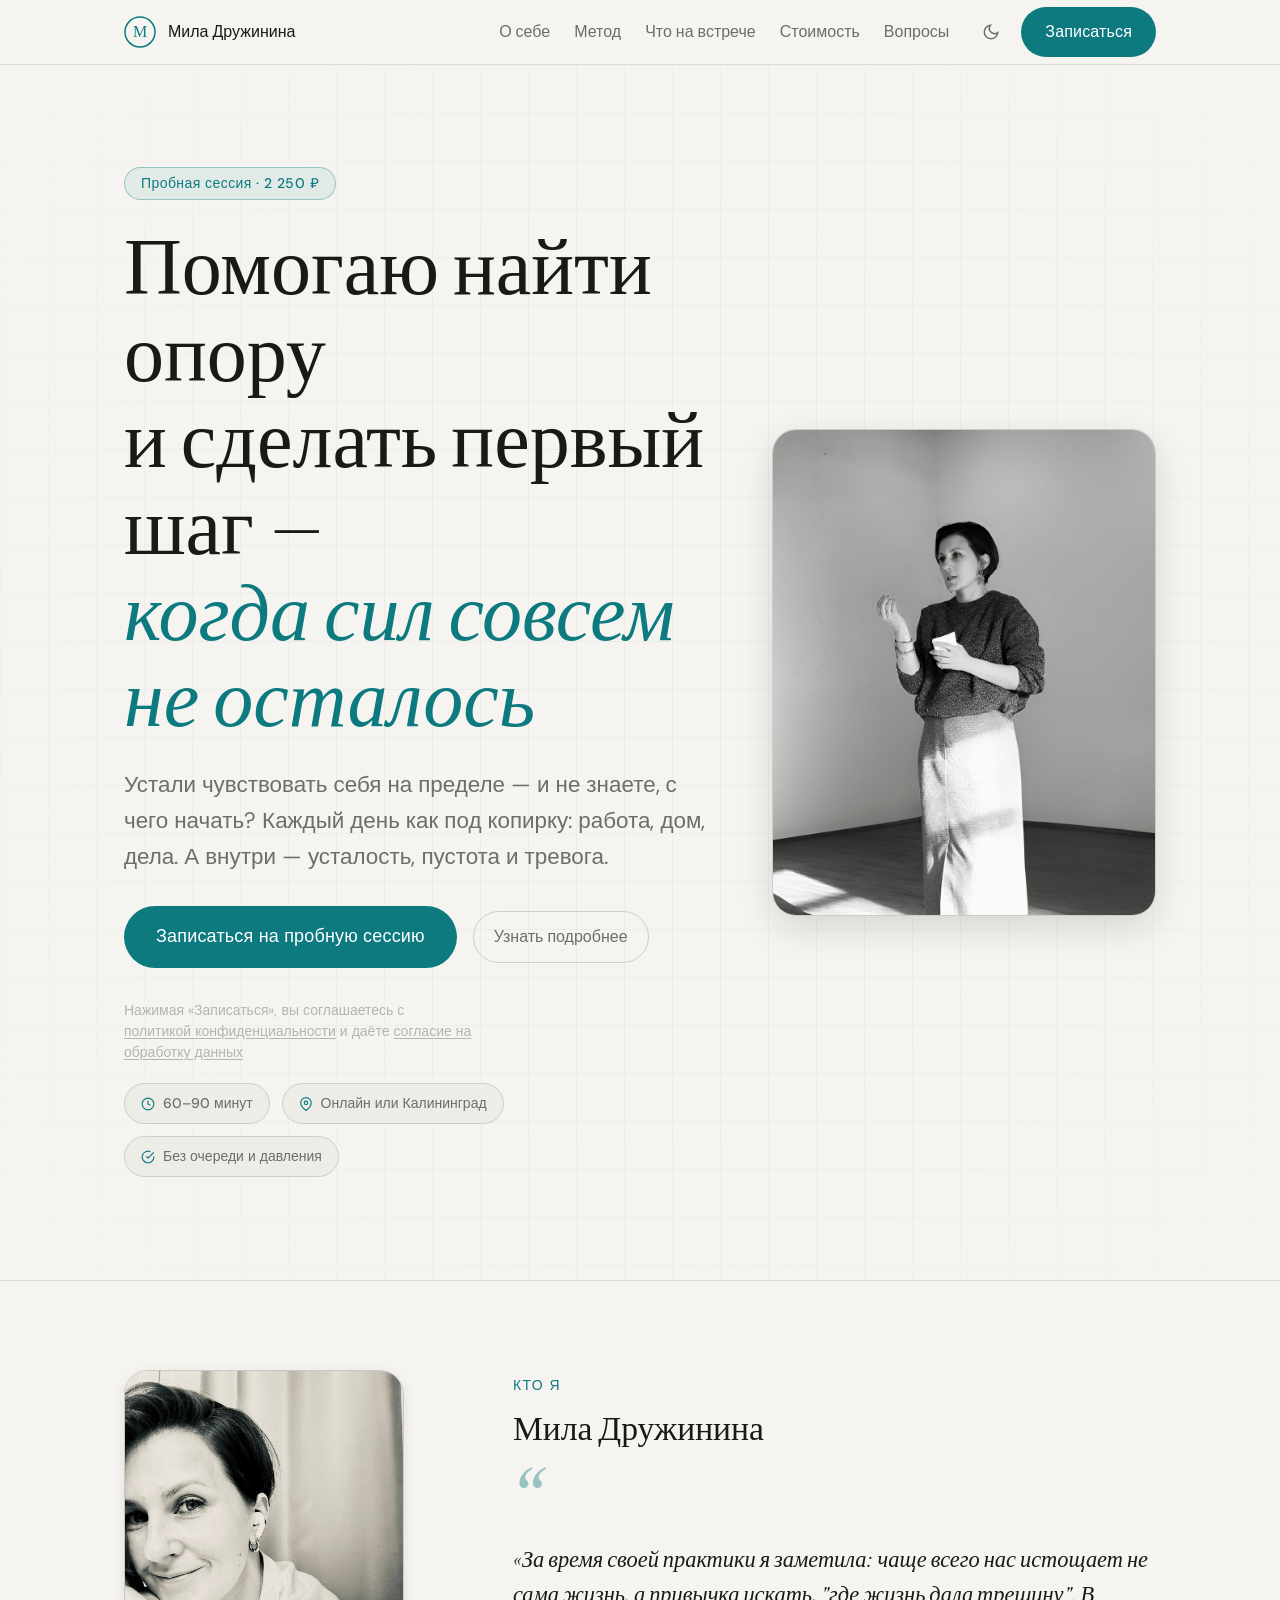
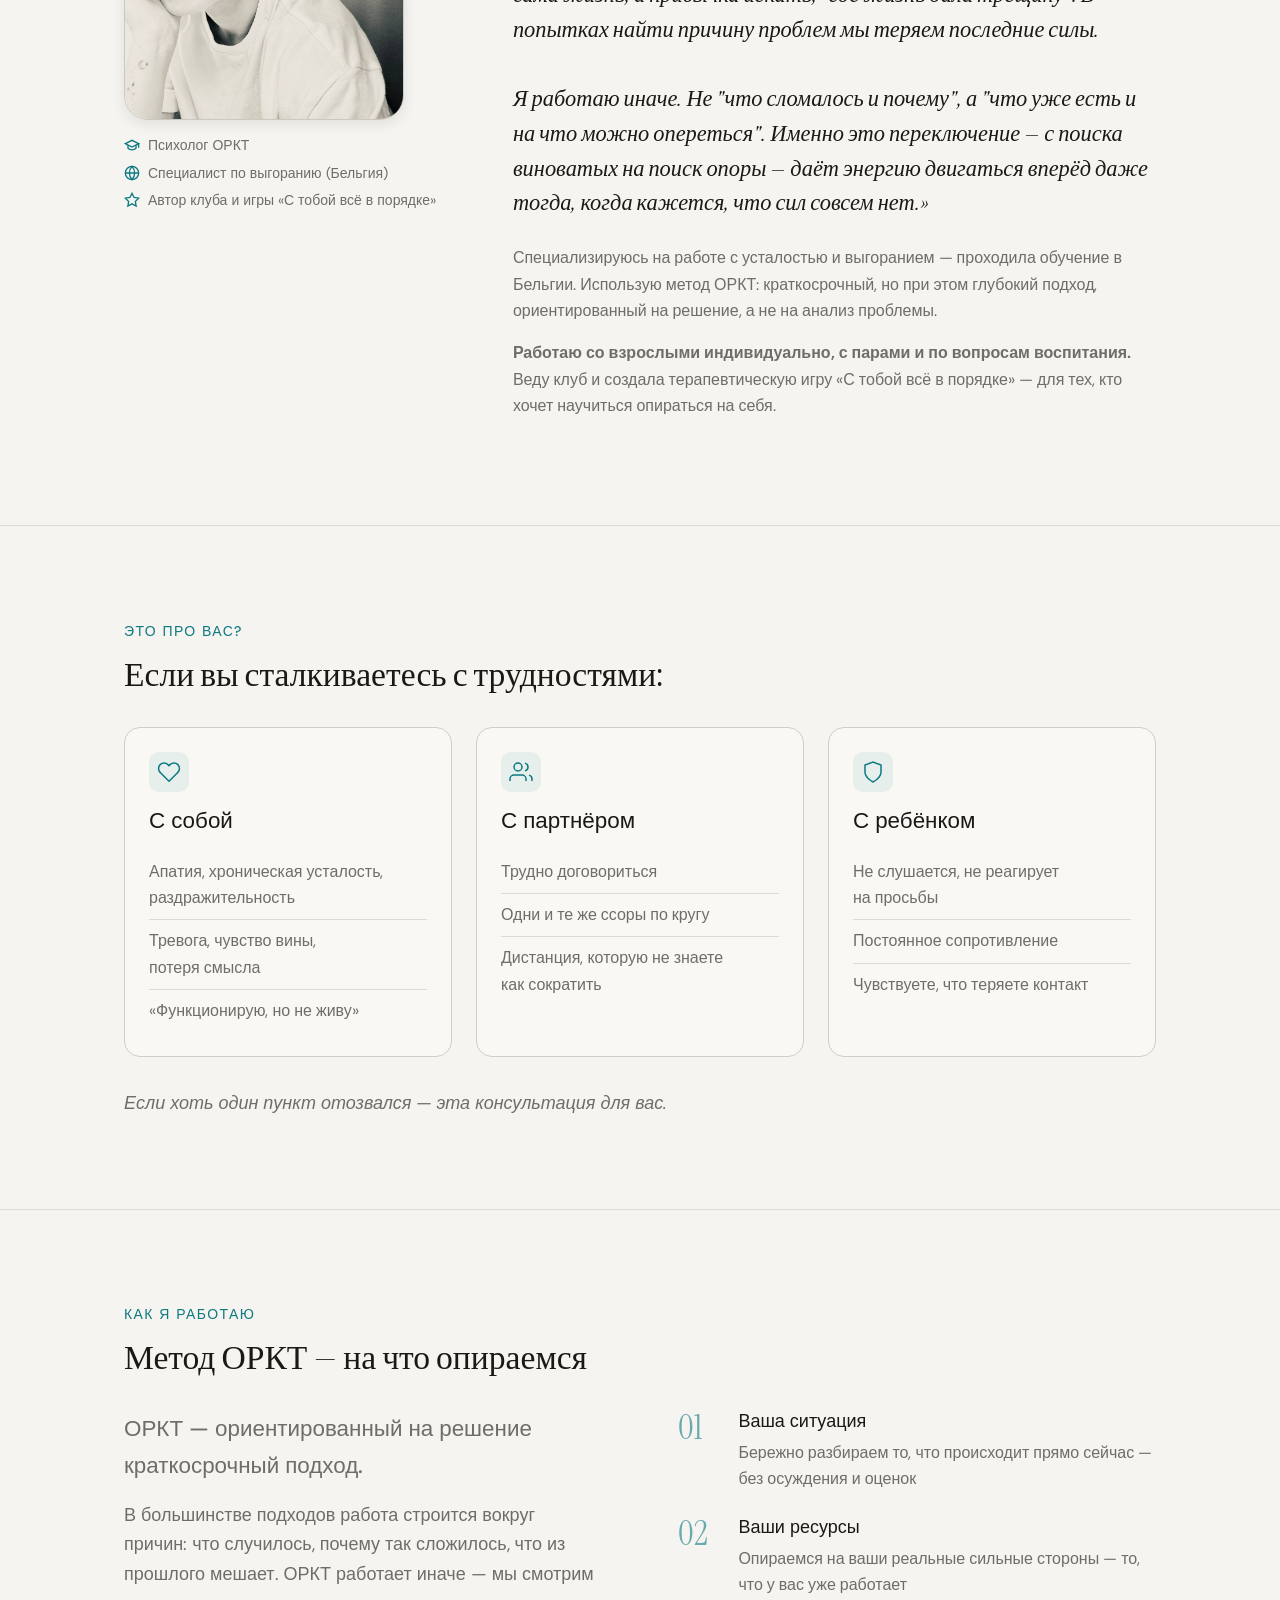
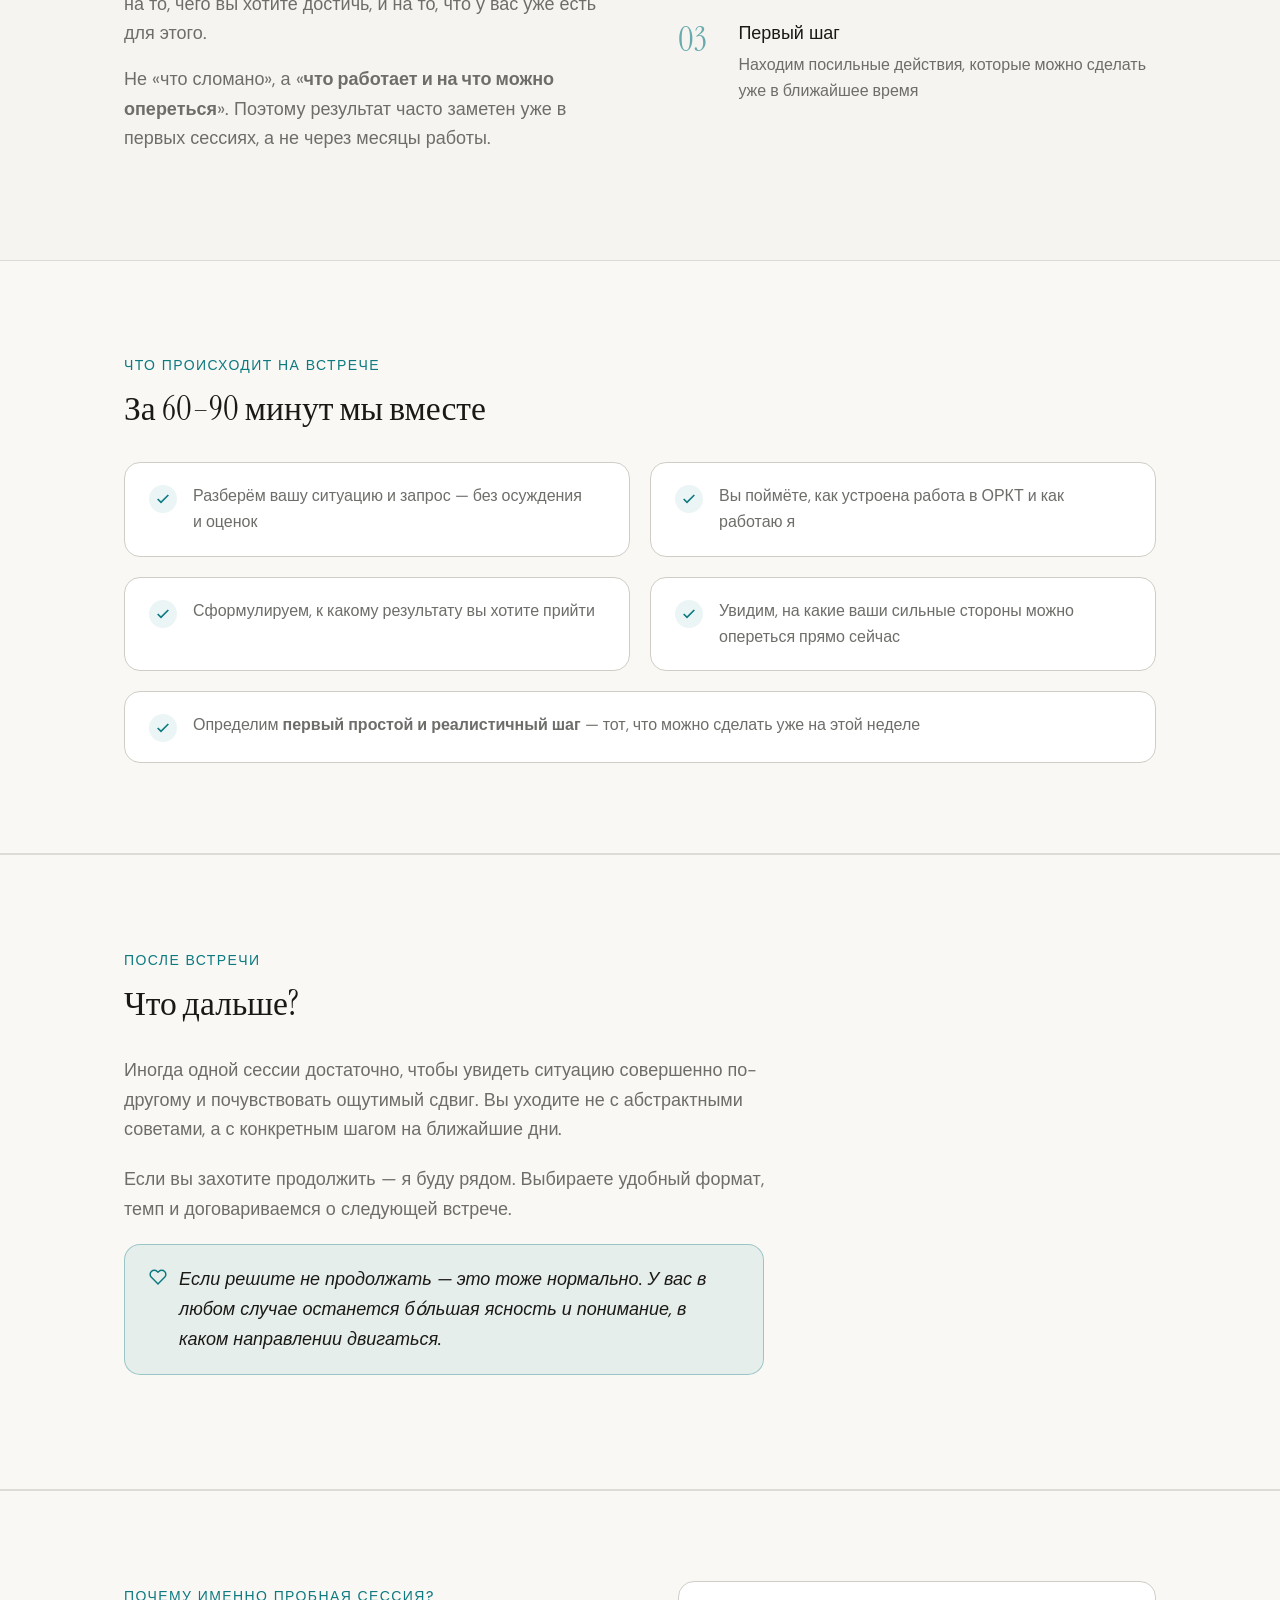
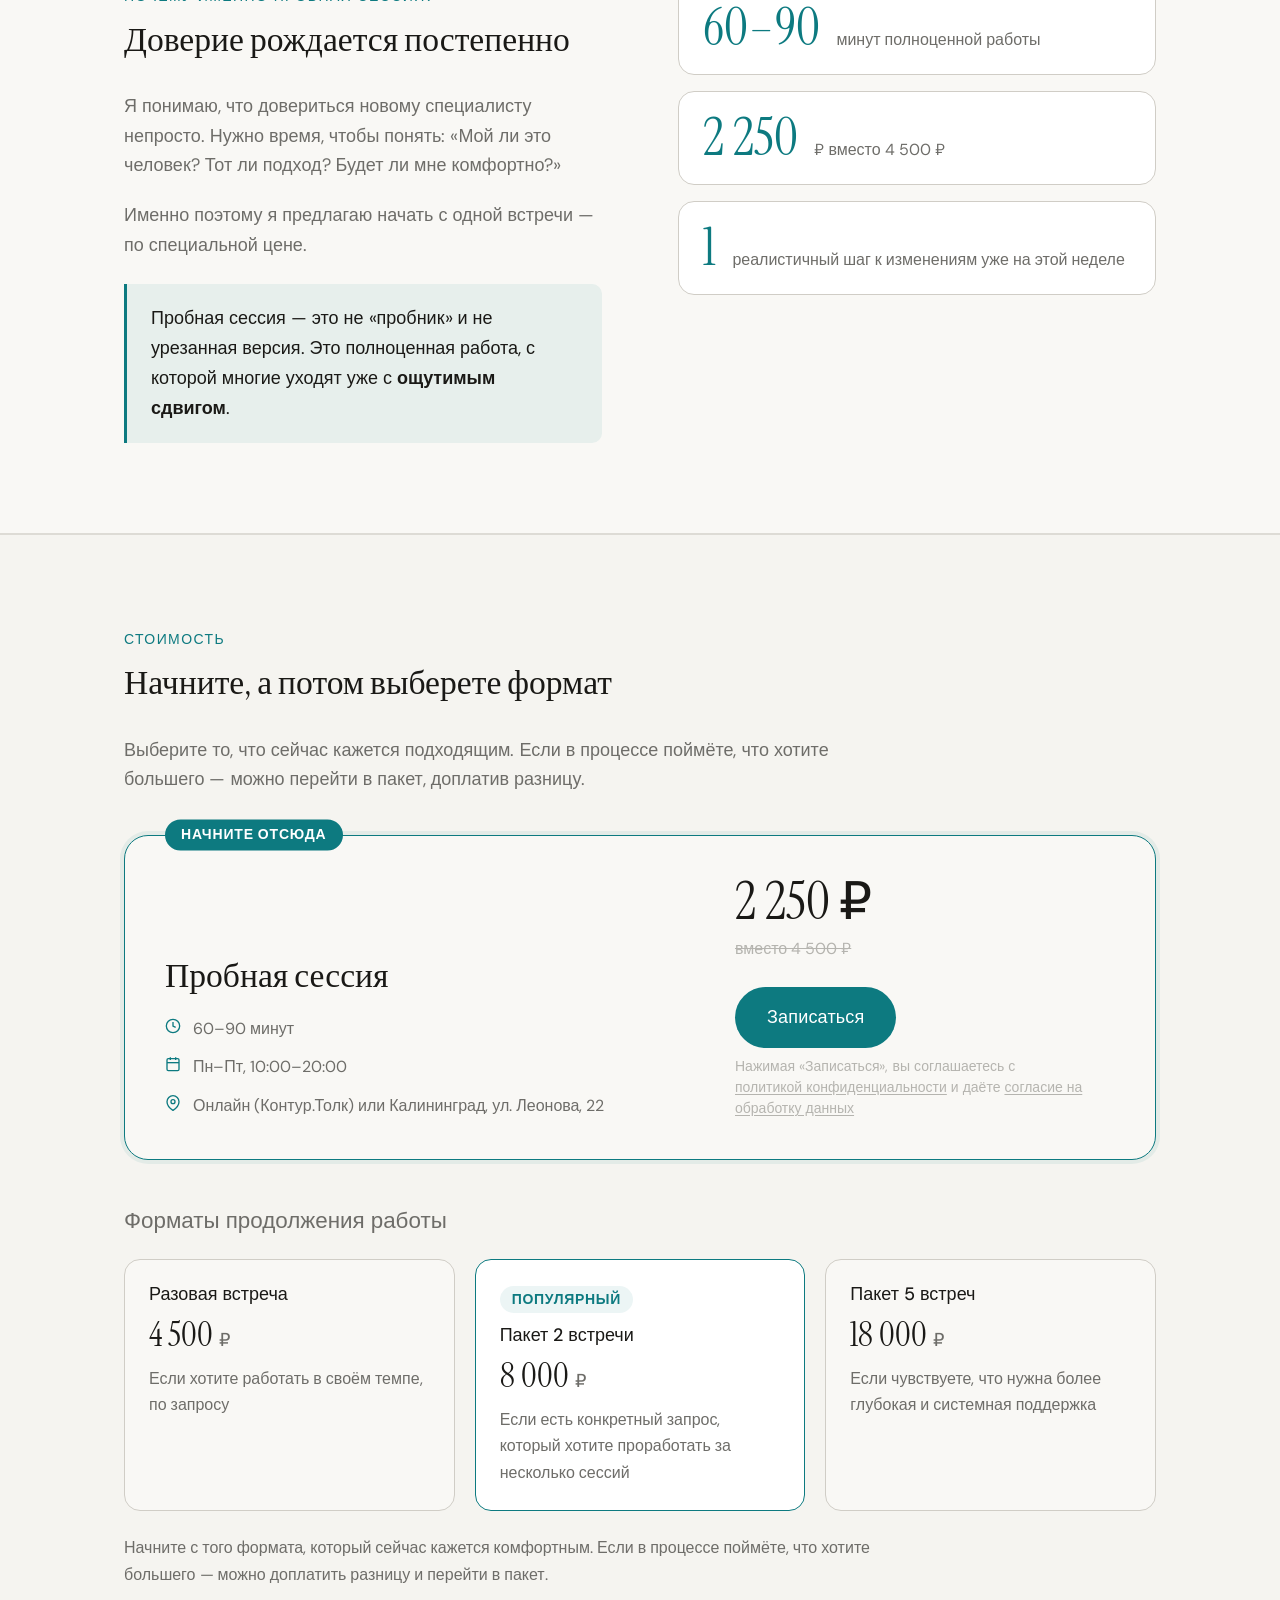
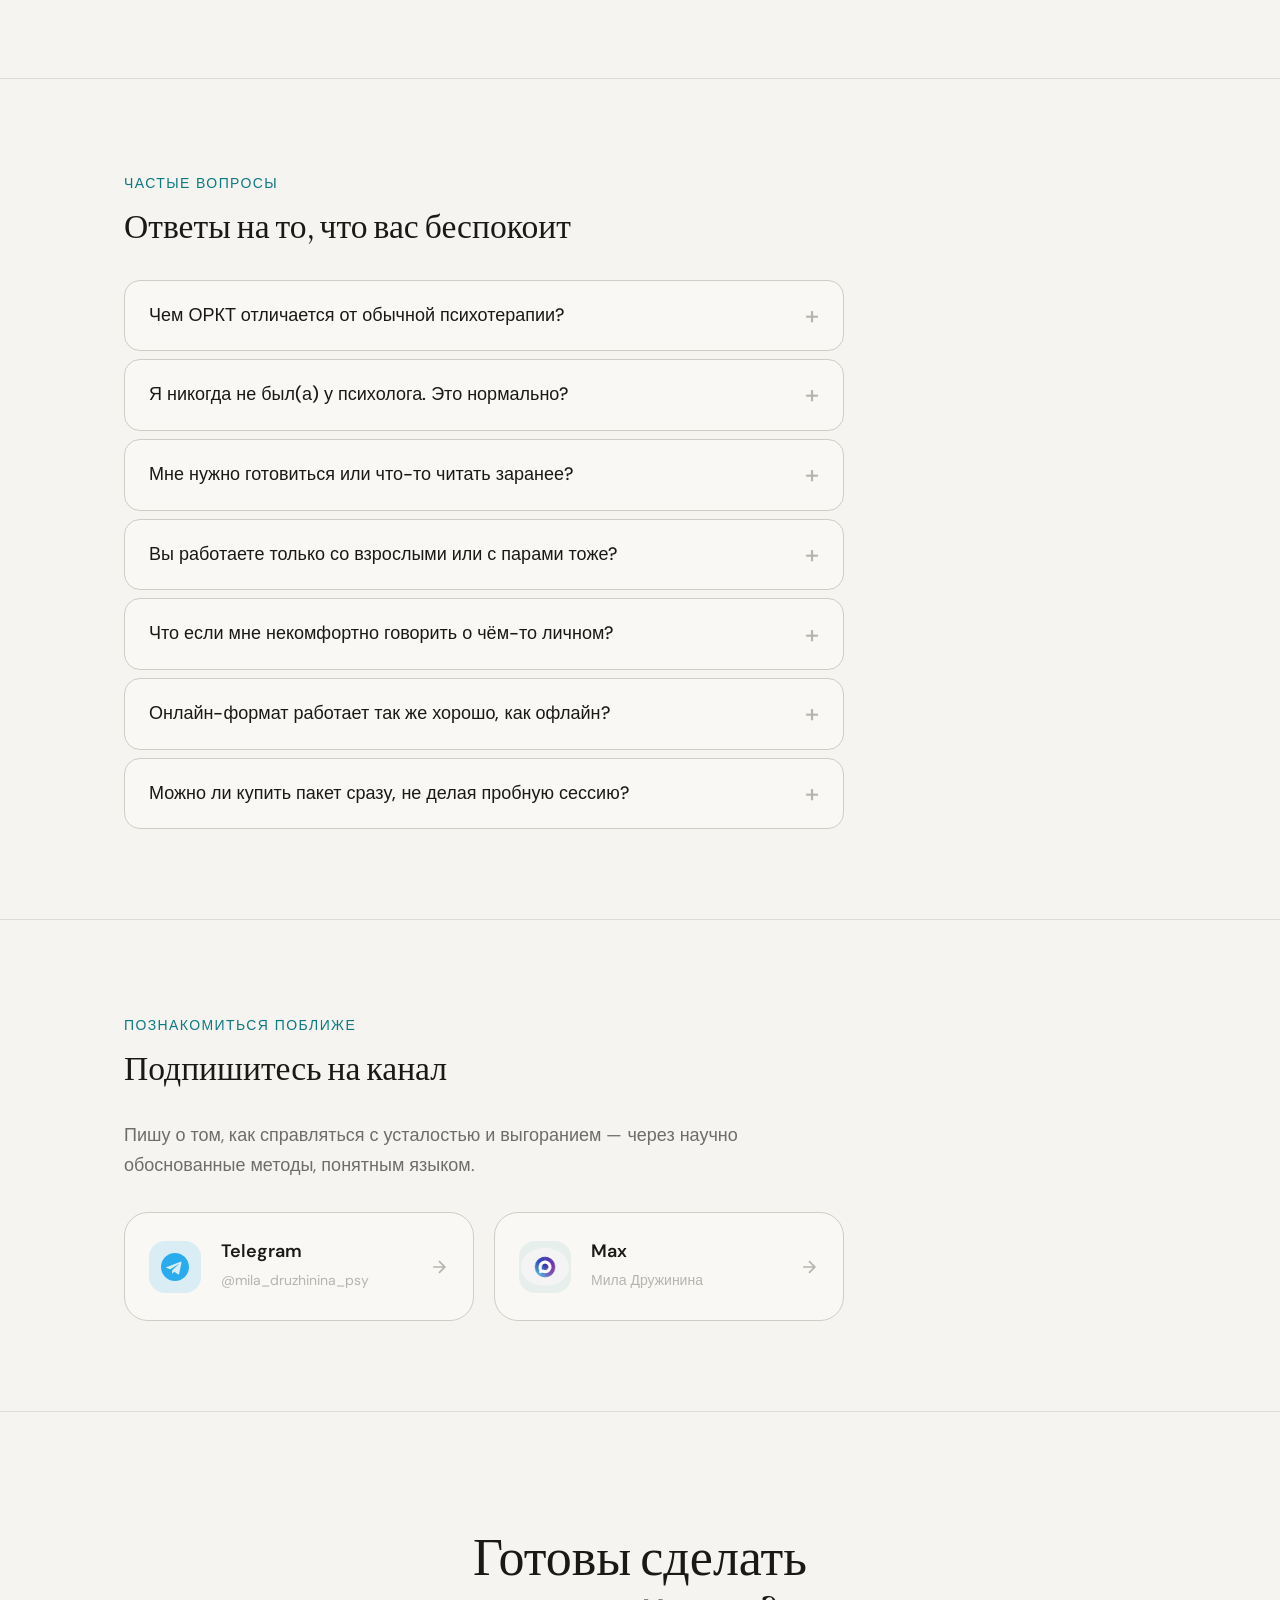
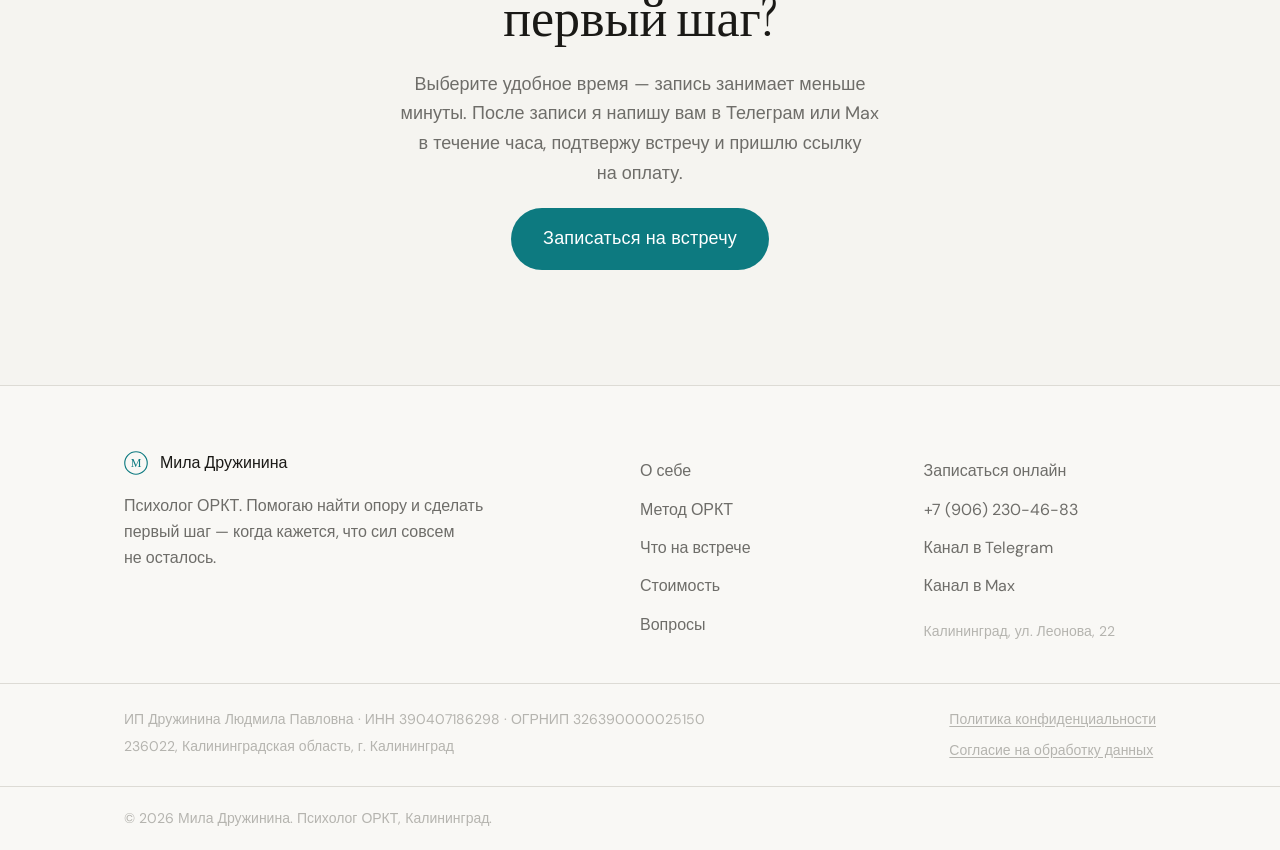
==== commit 016e872e: "Logo: replace icon with M monogram" ====
--- a/index.html
+++ b/index.html
@@ -119,8 +119,7 @@
       <a href="/" class="logo" aria-label="Мила Дружинина — на главную">
         <svg width="32" height="32" viewBox="0 0 32 32" fill="none" aria-hidden="true" focusable="false">
           <circle cx="16" cy="16" r="15" stroke="currentColor" stroke-width="1.5"/>
-          <path d="M10 16.5C10 13.186 12.686 10.5 16 10.5C19.314 10.5 22 13.186 22 16.5" stroke="currentColor" stroke-width="1.5" stroke-linecap="round"/>
-          <circle cx="16" cy="21" r="2" fill="currentColor"/>
+          <text x="16" y="21" text-anchor="middle" font-family="Instrument Serif, serif" font-size="16" fill="currentColor">М</text>
         </svg>
         <span class="logo-text">Мила Дружинина</span>
       </a>
@@ -556,7 +555,7 @@
           </a>
           <a href="https://max.ru/id390407186298_biz" class="channel-big-card" target="_blank" rel="noopener" aria-label="Канал в Max">
             <div class="channel-big-icon channel-big-icon--max">
-              <img src="max-logo.jpg" alt="Max" width="28" height="28" style="border-radius:50%; display:block;" />
+              <img src="max-logo.jpg" alt="Max" width="48" height="48" style="border-radius:50%; display:block;" />
             </div>
             <div class="channel-big-body">
               <p class="channel-big-name">Max</p>
@@ -590,8 +589,7 @@
         <a href="/" class="logo" aria-label="Мила Дружинина — на главную">
           <svg width="24" height="24" viewBox="0 0 32 32" fill="none" aria-hidden="true" focusable="false">
             <circle cx="16" cy="16" r="15" stroke="currentColor" stroke-width="1.5"/>
-            <path d="M10 16.5C10 13.186 12.686 10.5 16 10.5C19.314 10.5 22 13.186 22 16.5" stroke="currentColor" stroke-width="1.5" stroke-linecap="round"/>
-            <circle cx="16" cy="21" r="2" fill="currentColor"/>
+            <text x="16" y="21" text-anchor="middle" font-family="Instrument Serif, serif" font-size="16" fill="currentColor">М</text>
           </svg>
           <span class="logo-text">Мила Дружинина</span>
         </a>
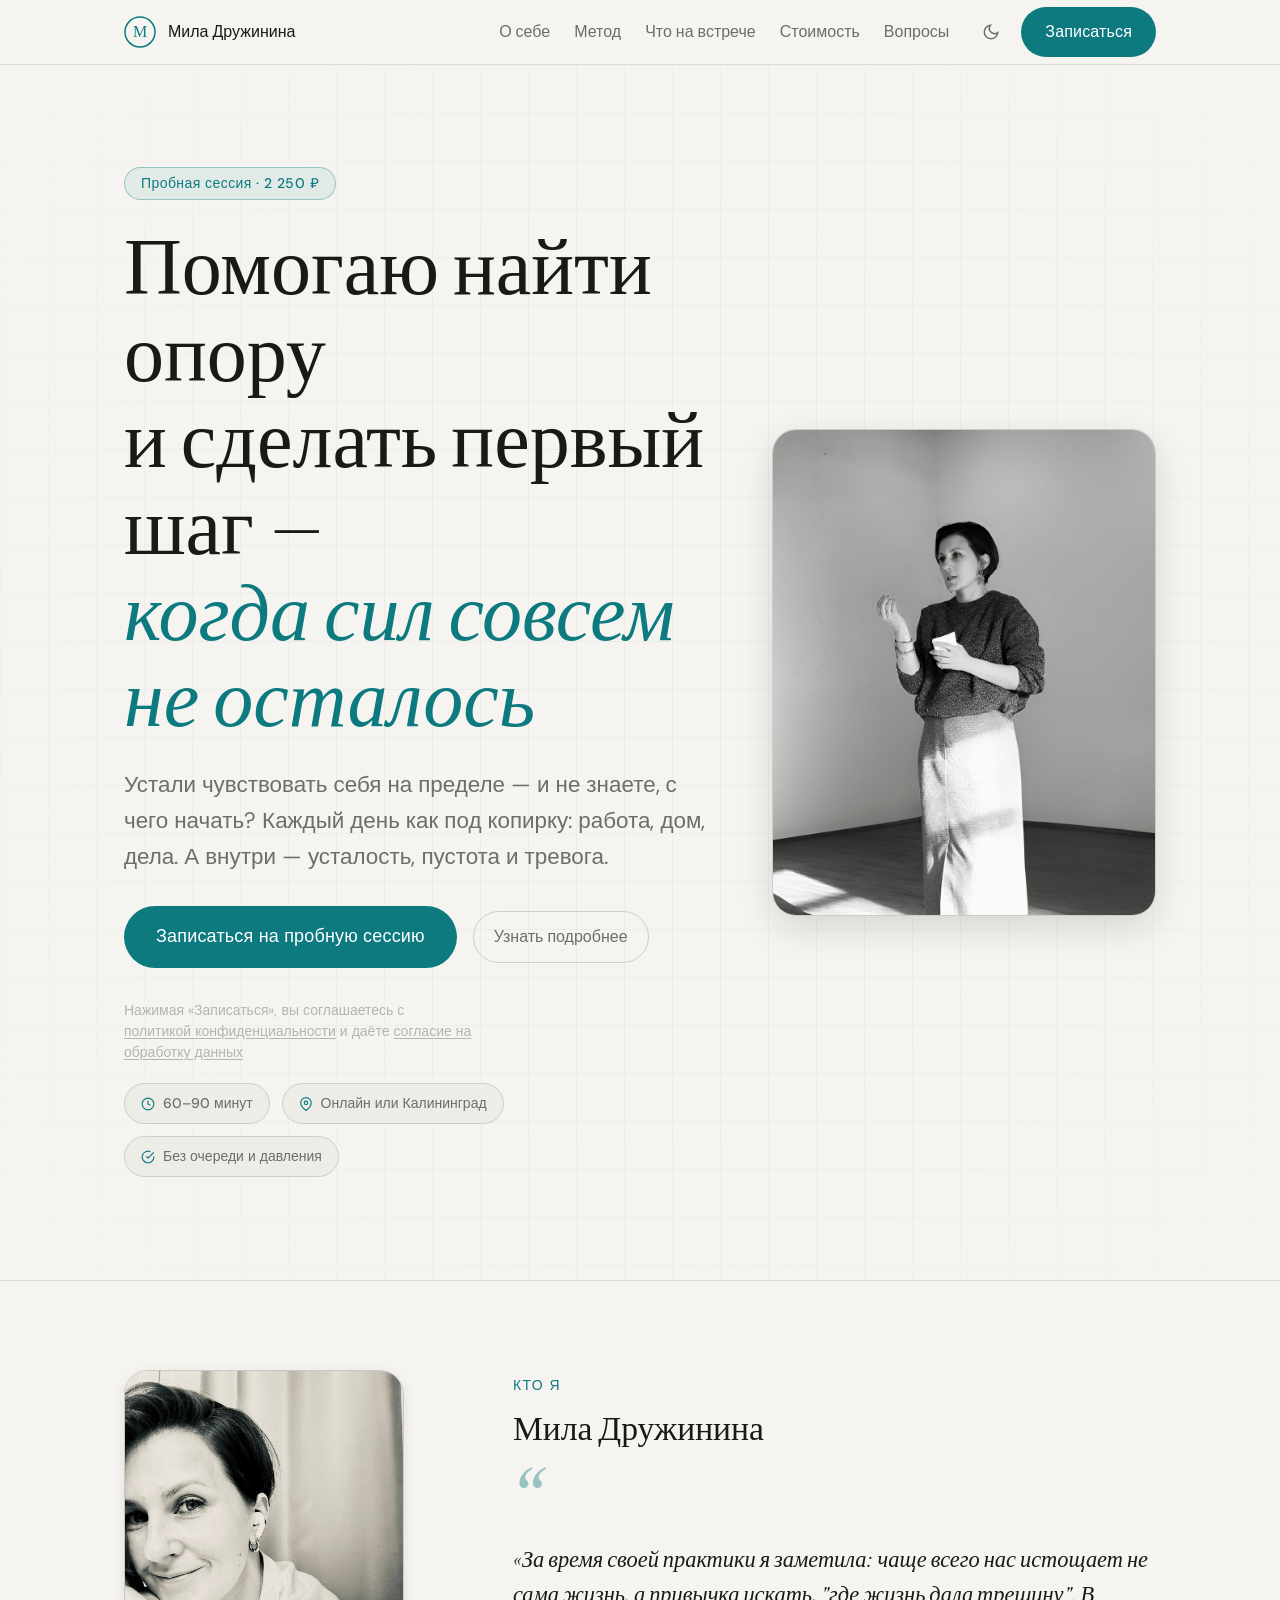
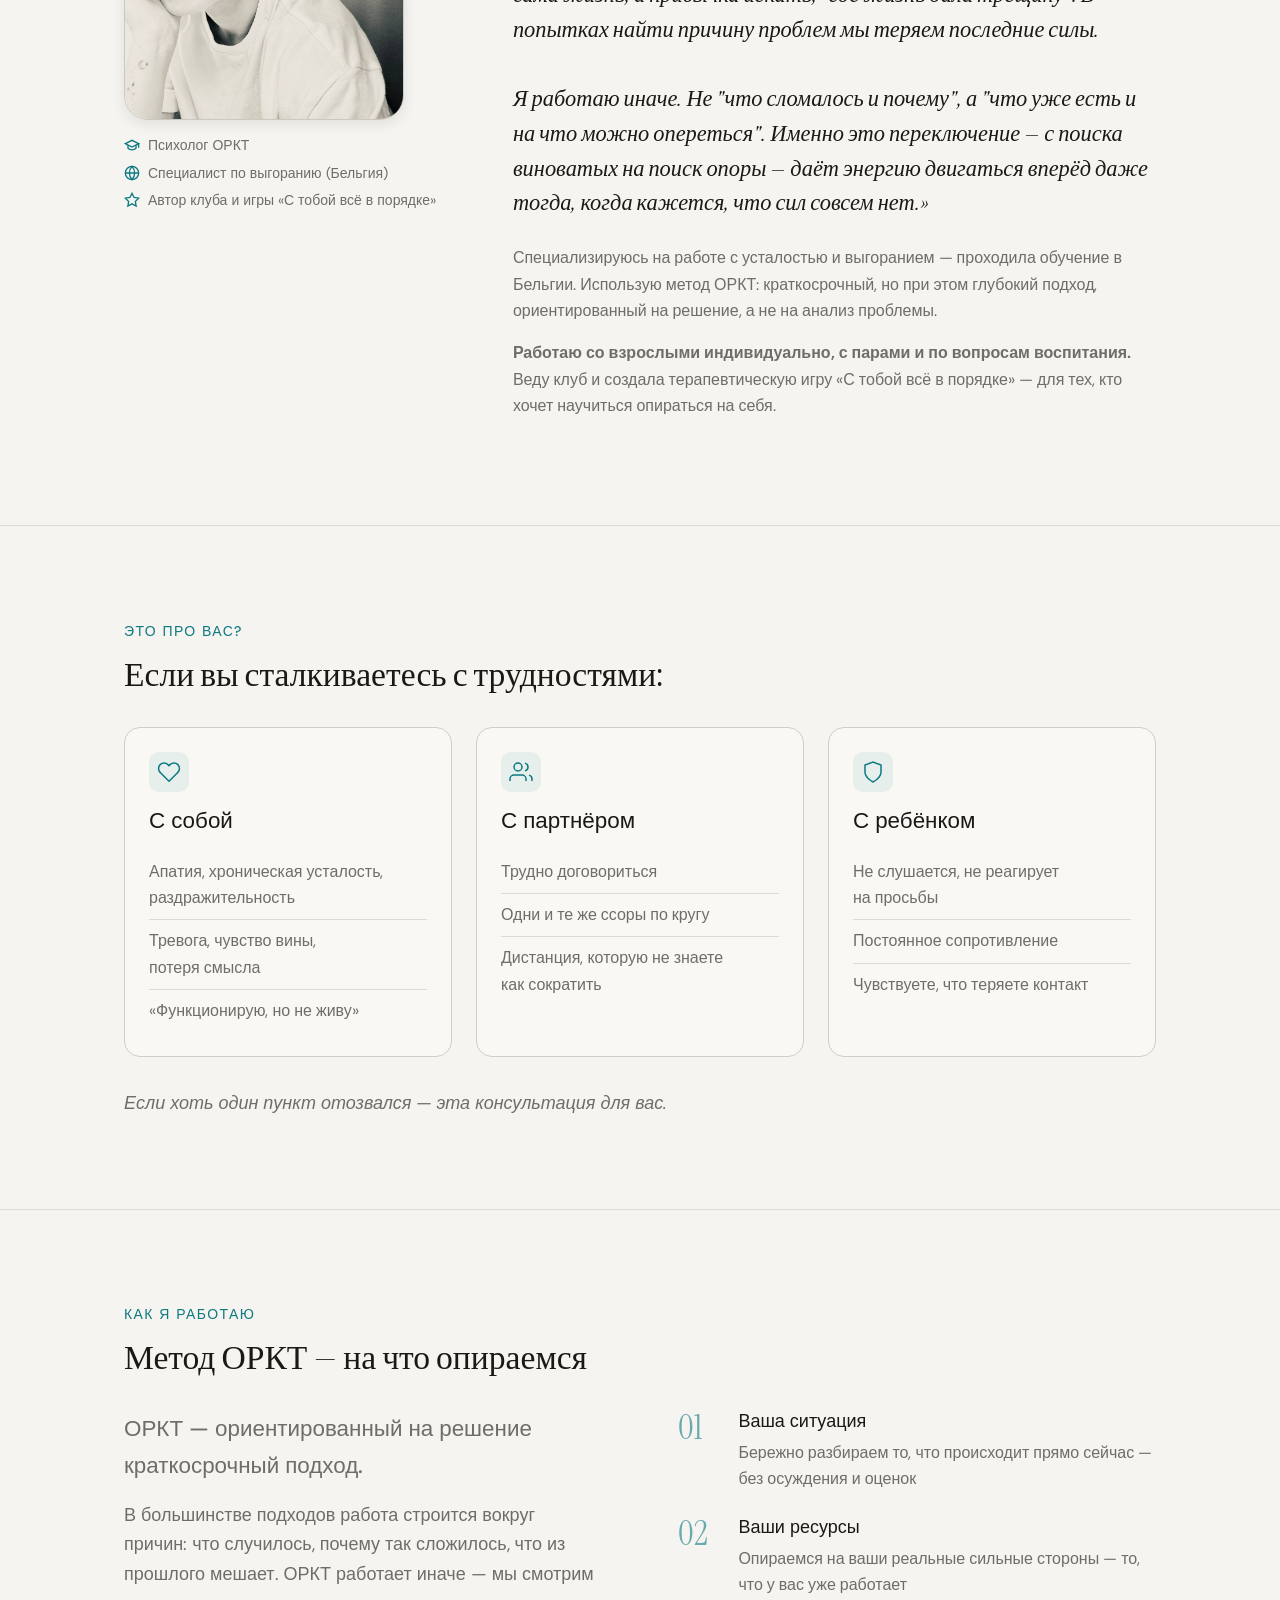
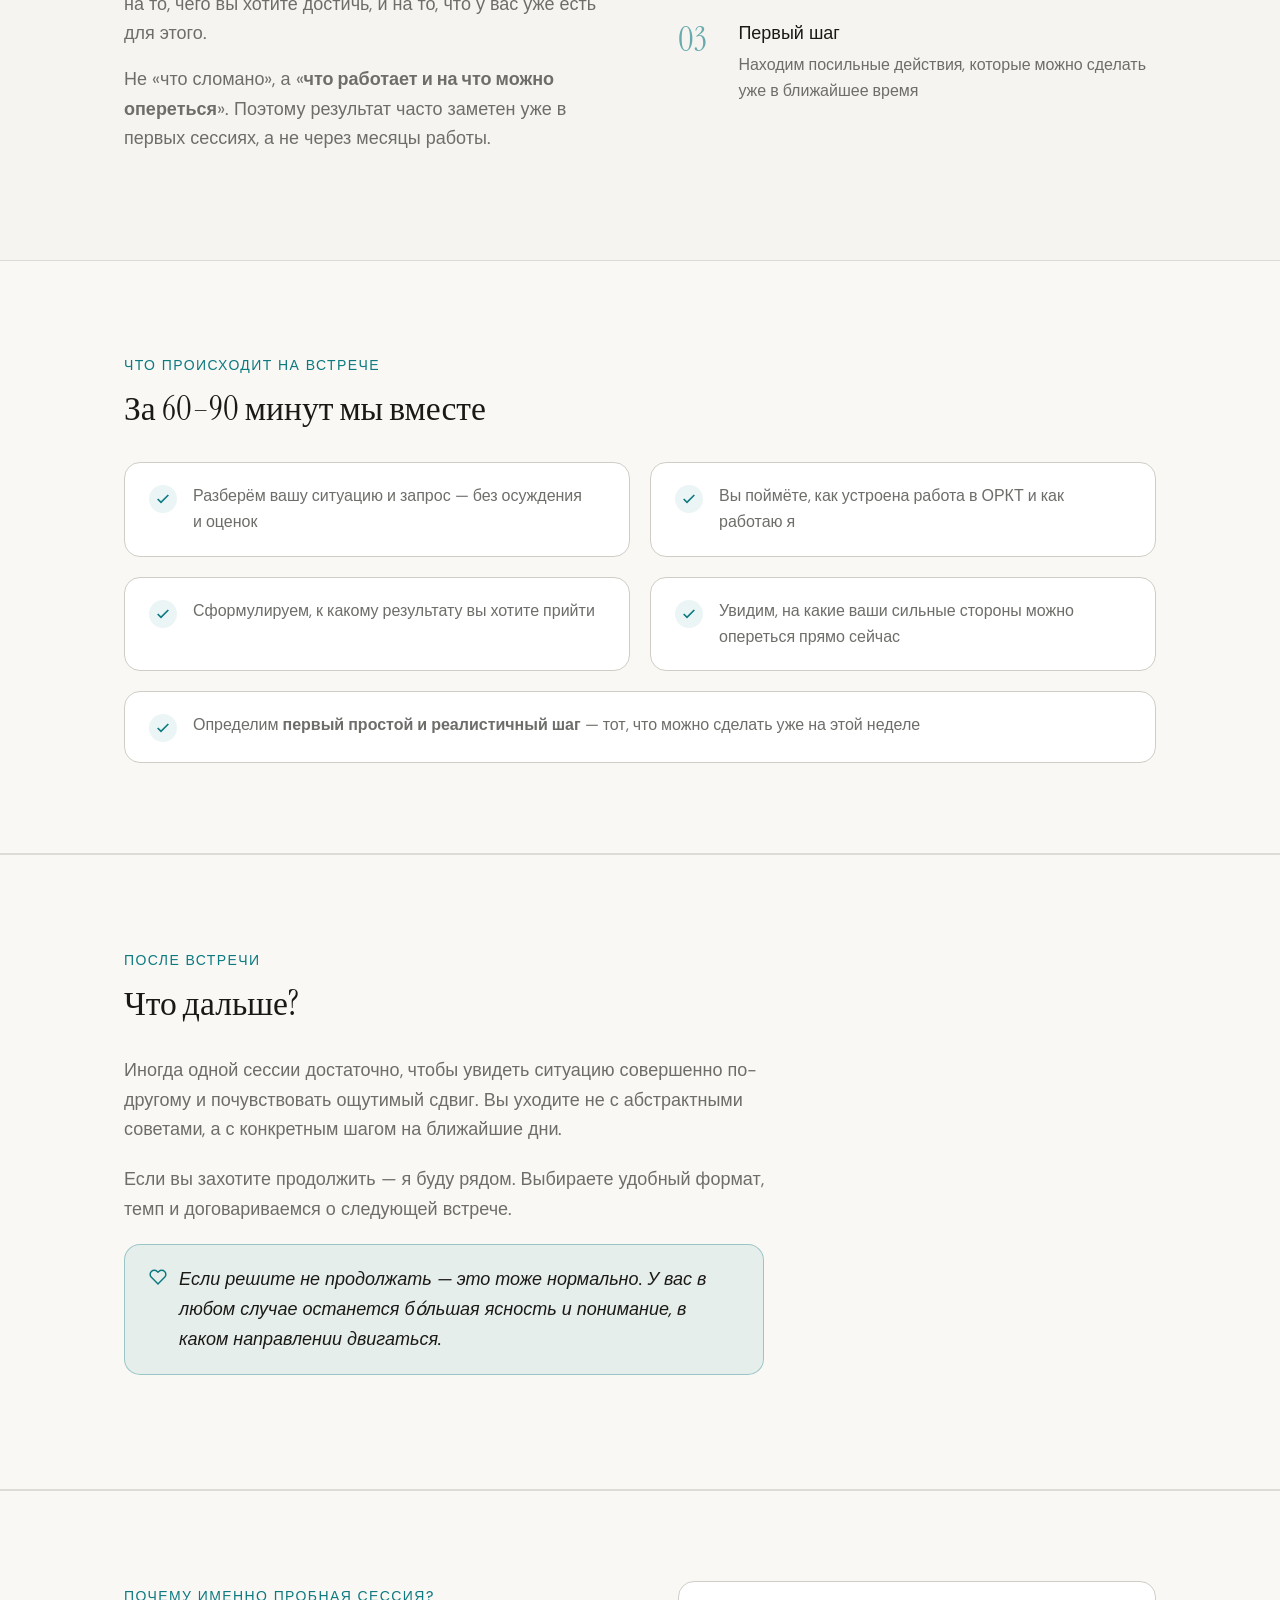
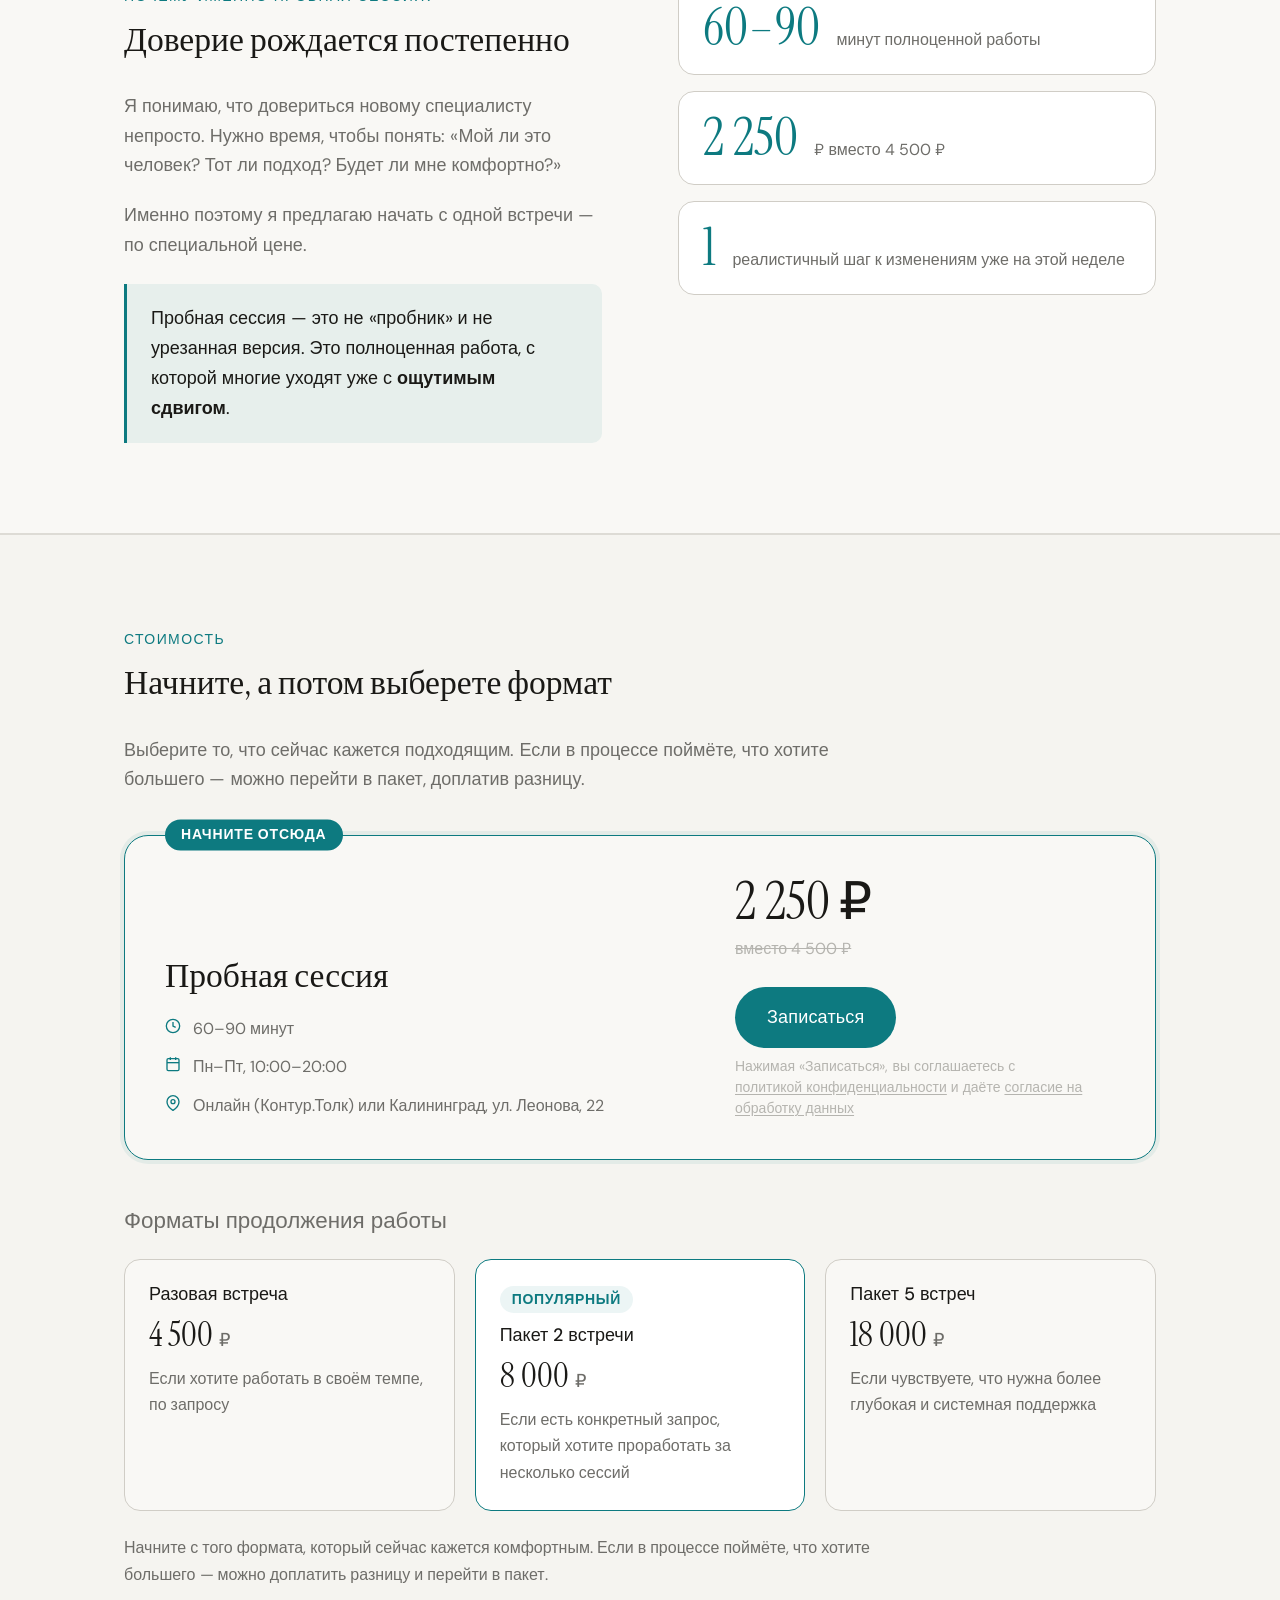
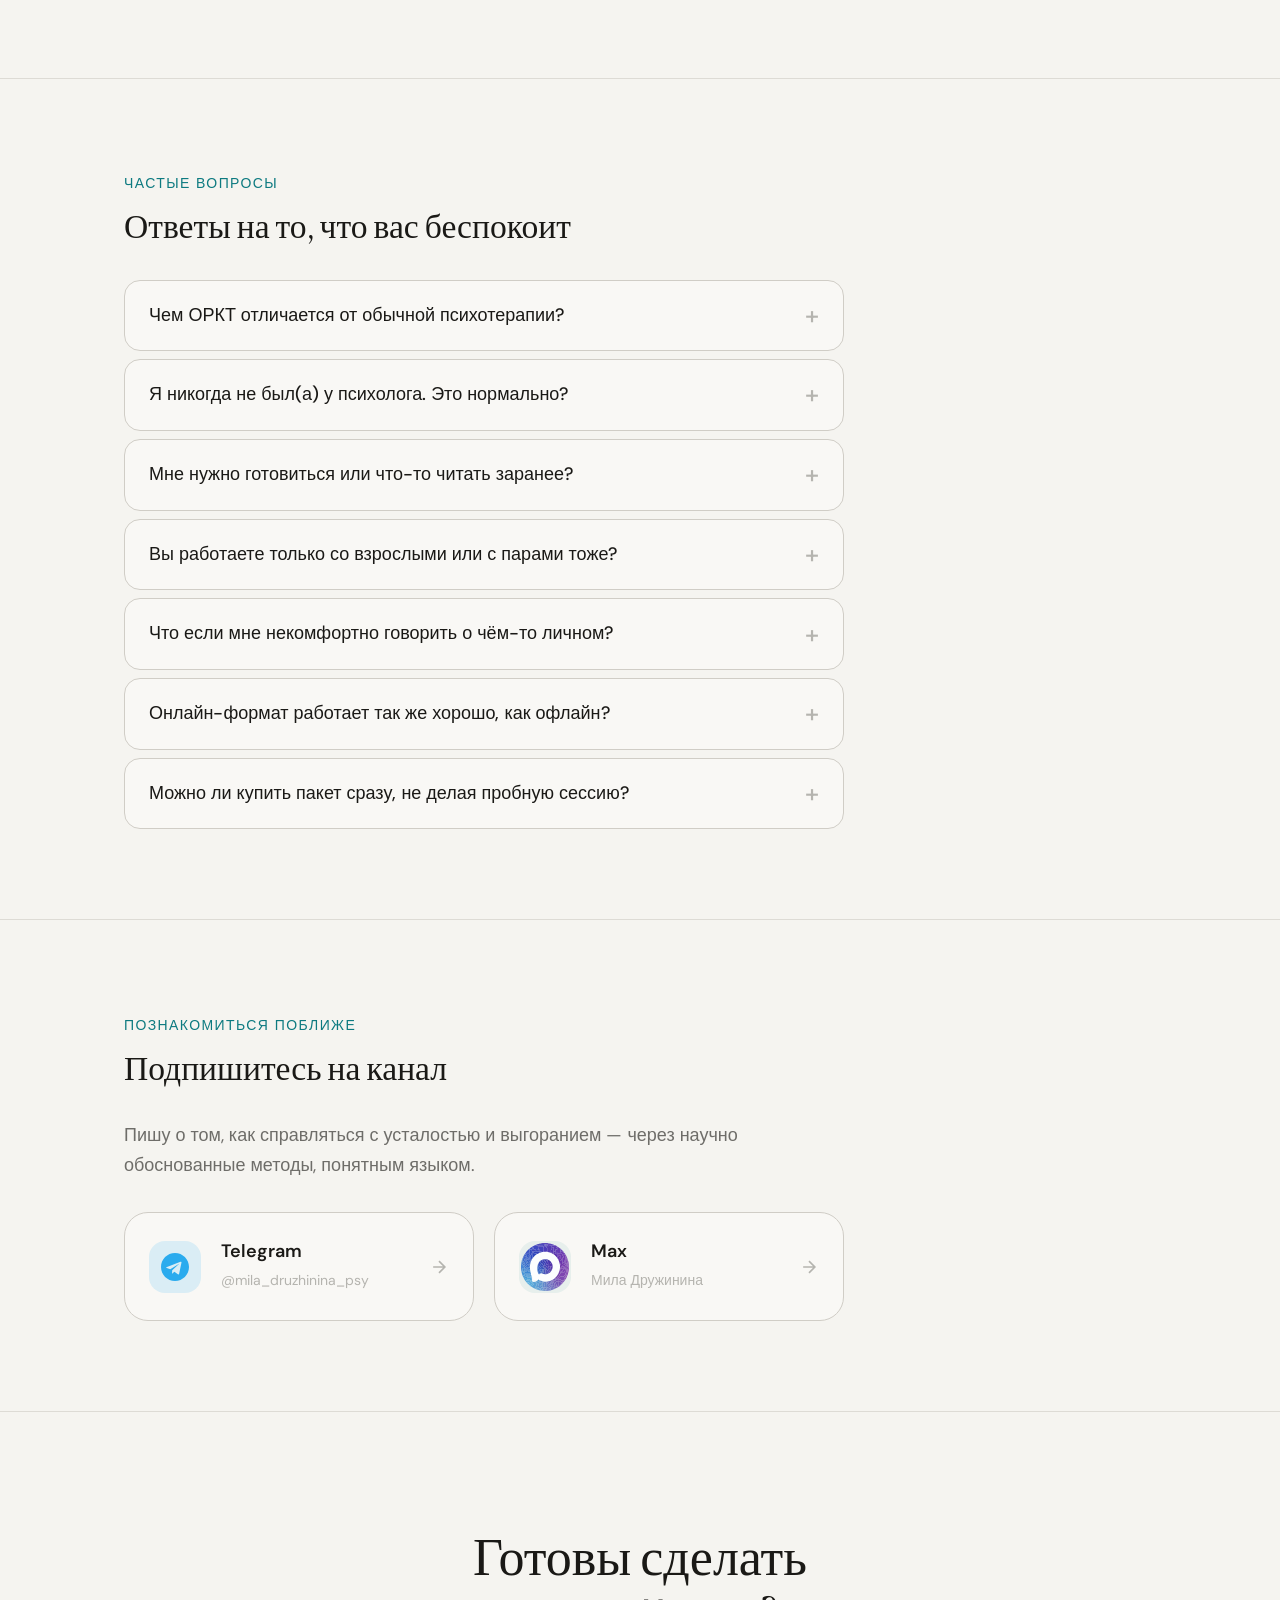
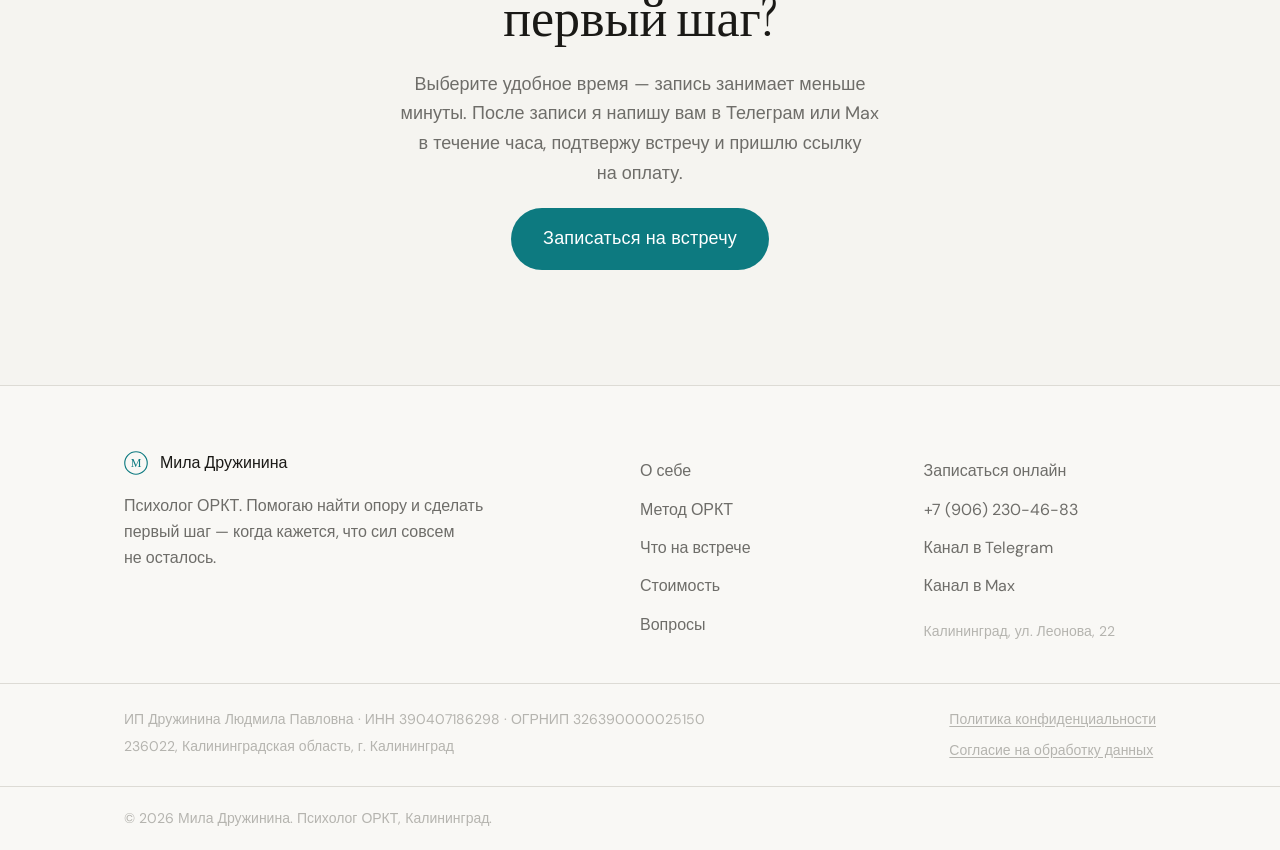
==== commit 73b2e70d: "Max logo: replace jpg with official SVG" ====
--- a/index.html
+++ b/index.html
@@ -555,7 +555,7 @@
           </a>
           <a href="https://max.ru/id390407186298_biz" class="channel-big-card" target="_blank" rel="noopener" aria-label="Канал в Max">
             <div class="channel-big-icon channel-big-icon--max">
-              <img src="max-logo.jpg" alt="Max" width="48" height="48" style="border-radius:50%; display:block;" />
+              <img src="max-logo.svg" alt="Max" width="48" height="48" style="display:block;" />
             </div>
             <div class="channel-big-body">
               <p class="channel-big-name">Max</p>
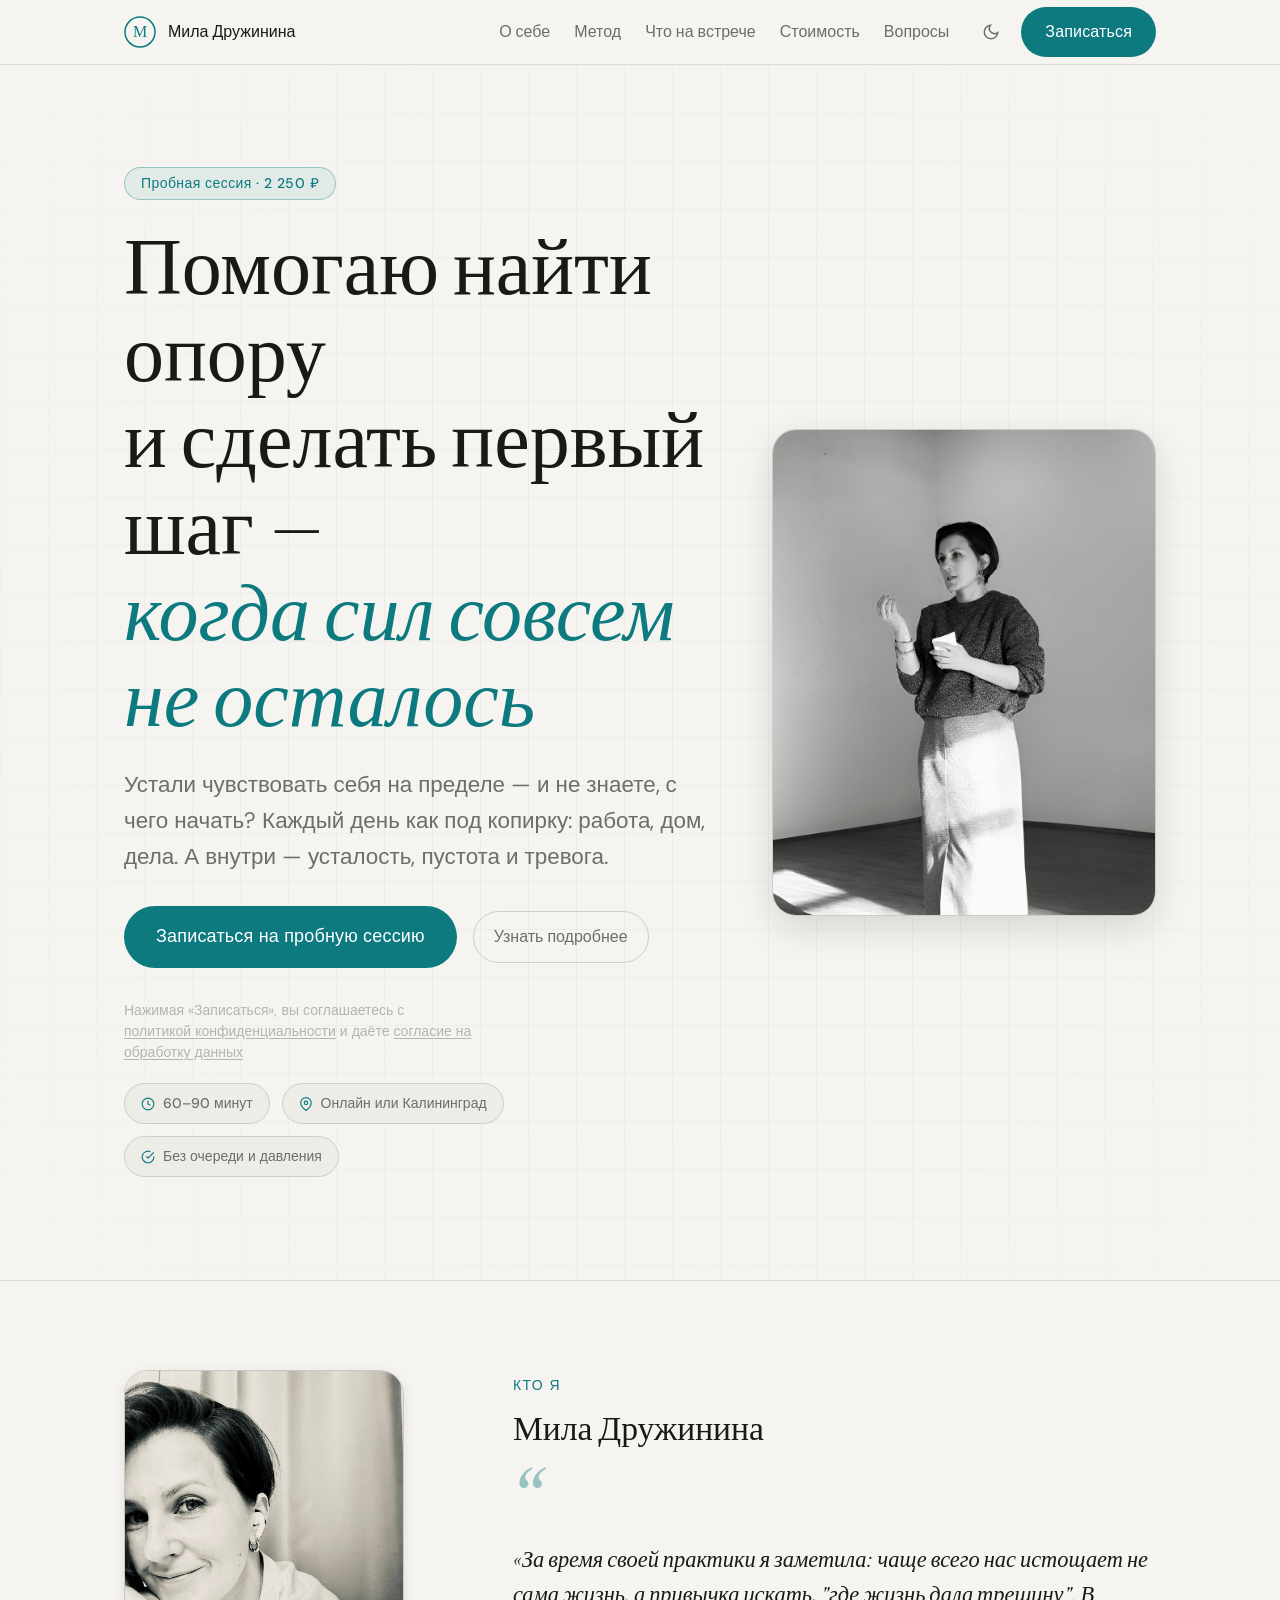
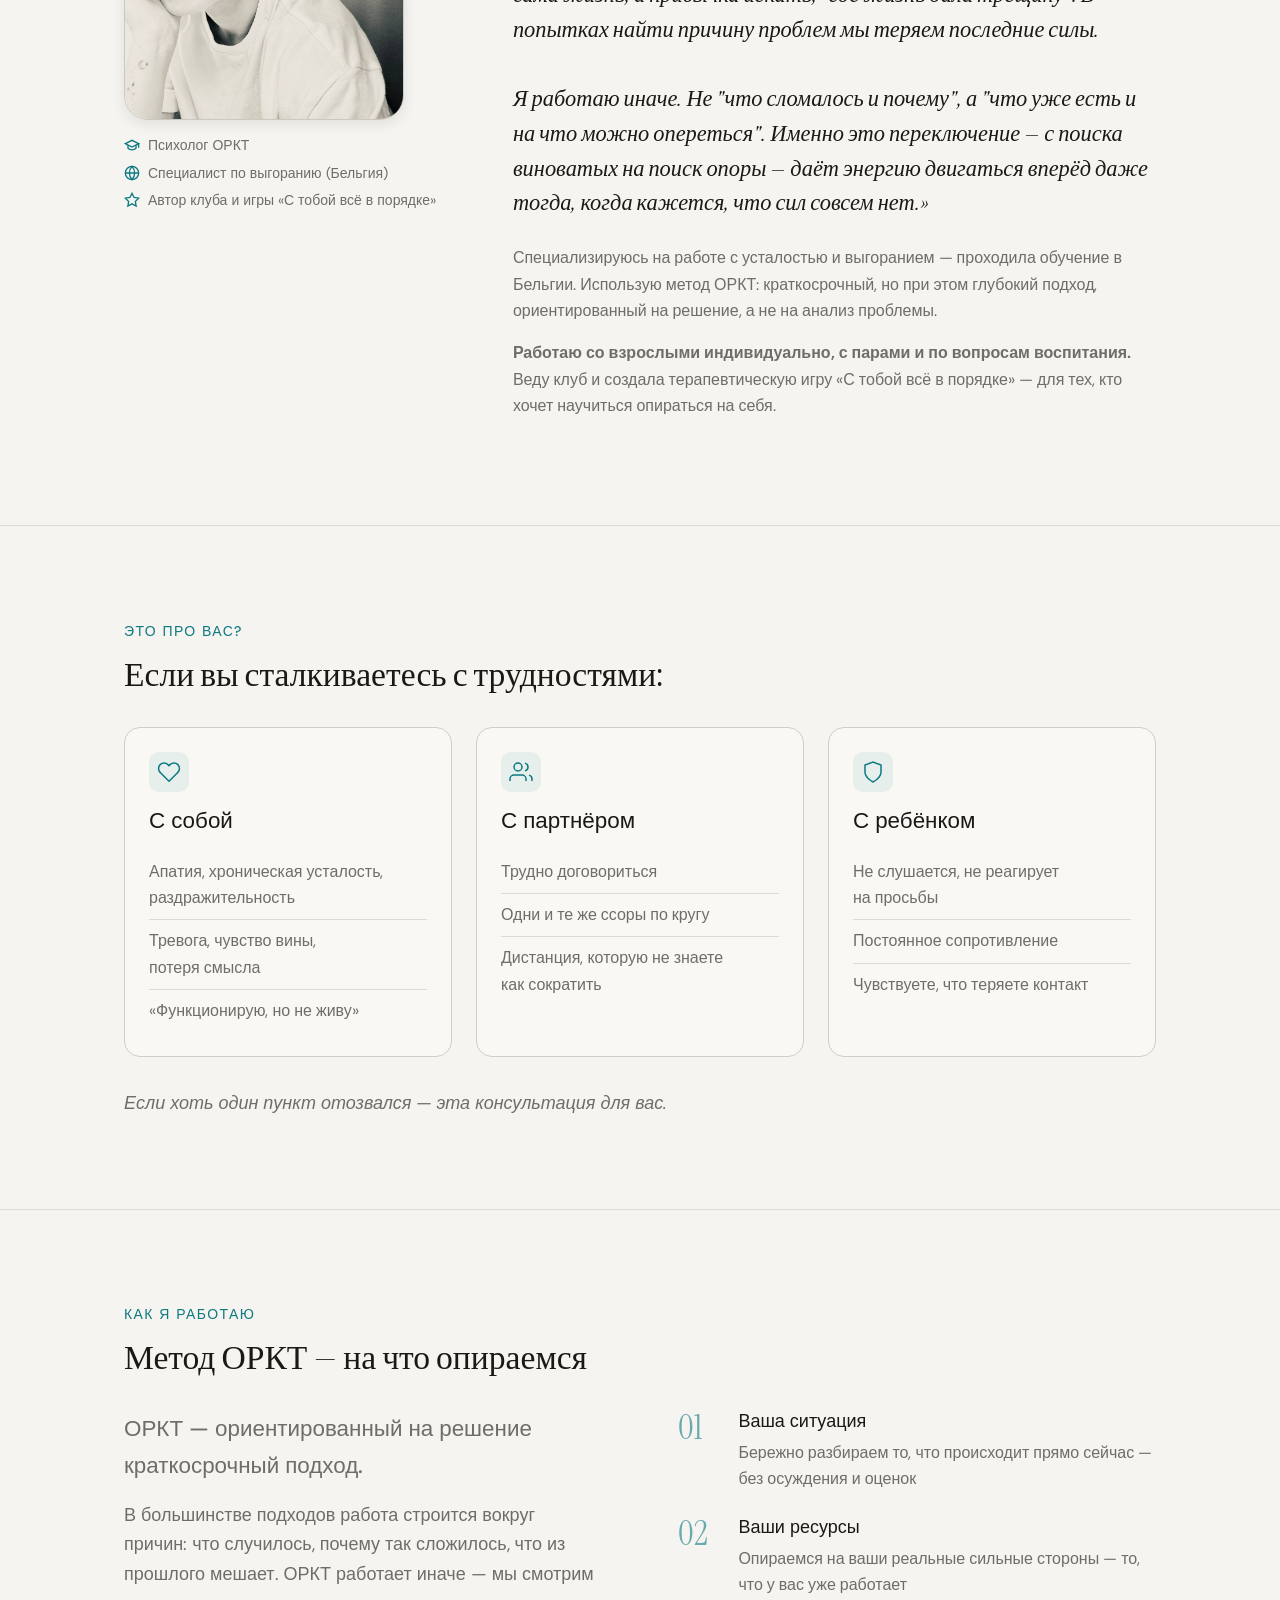
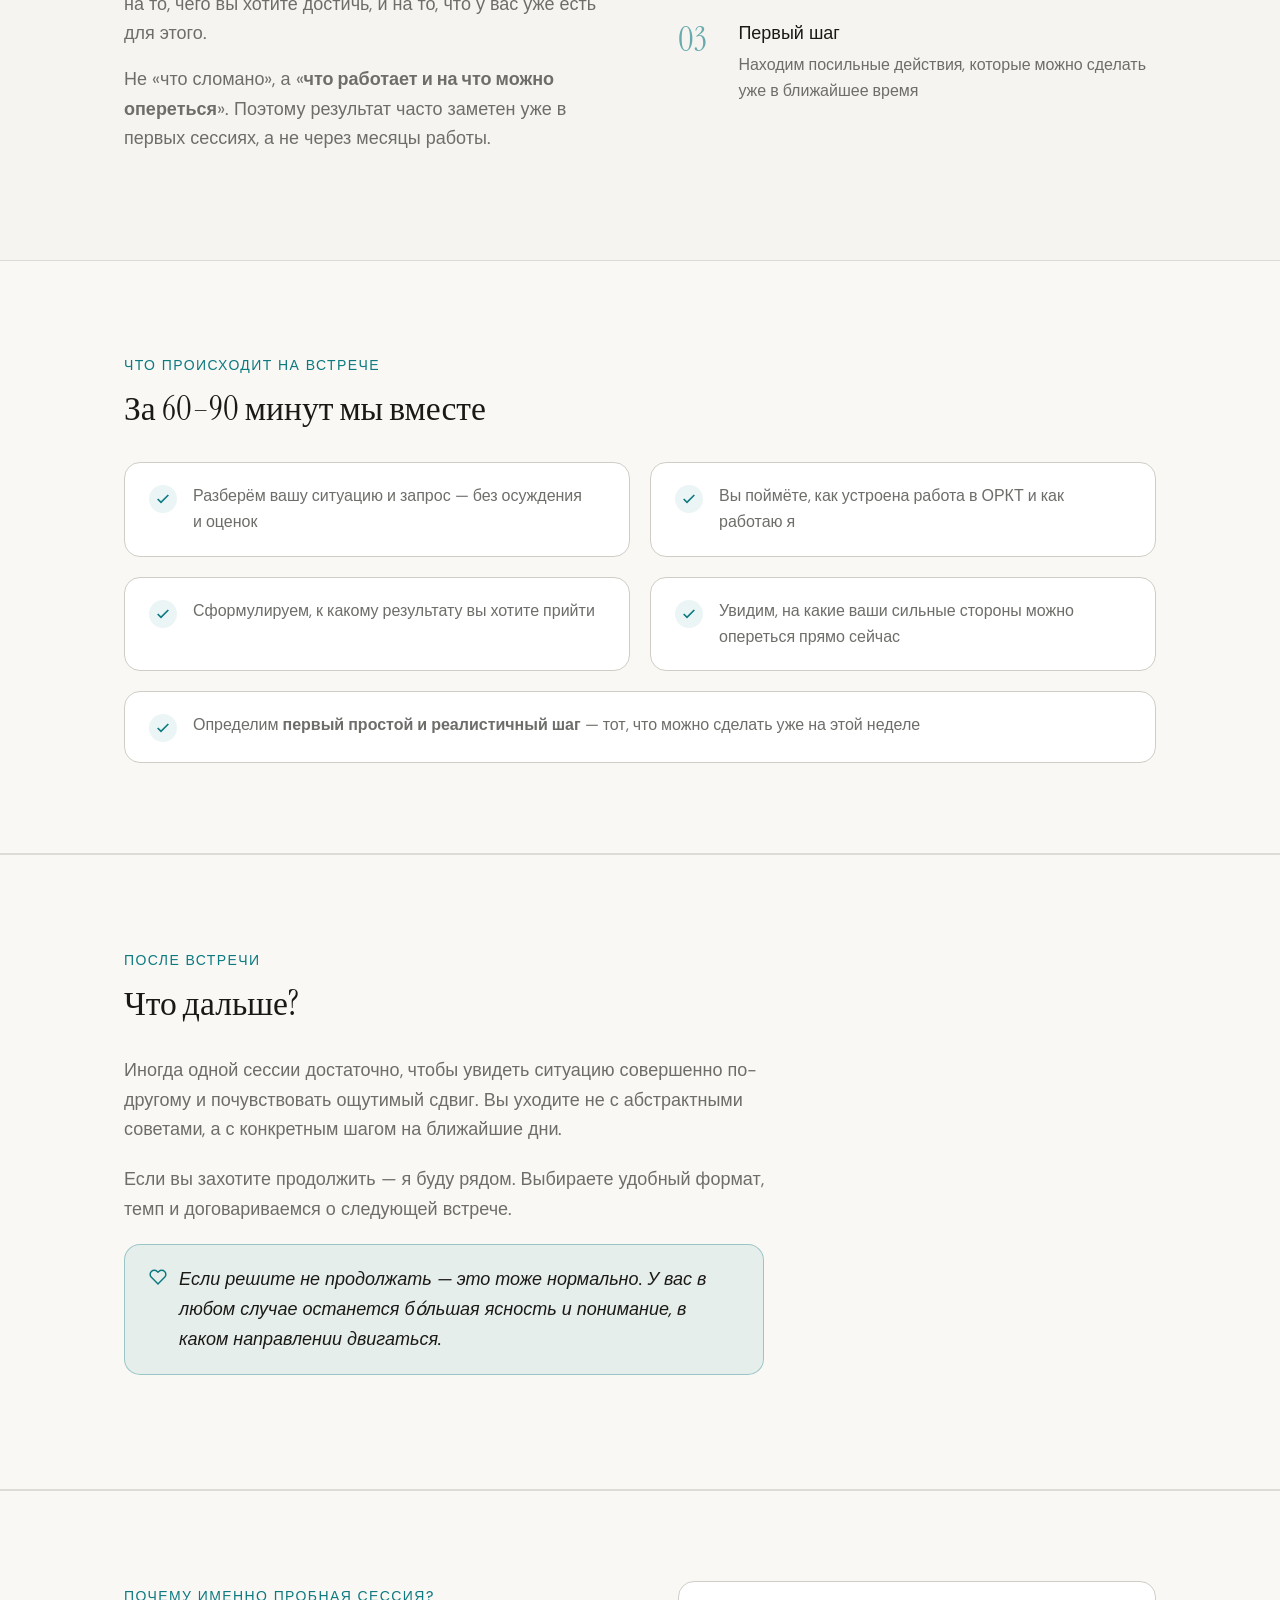
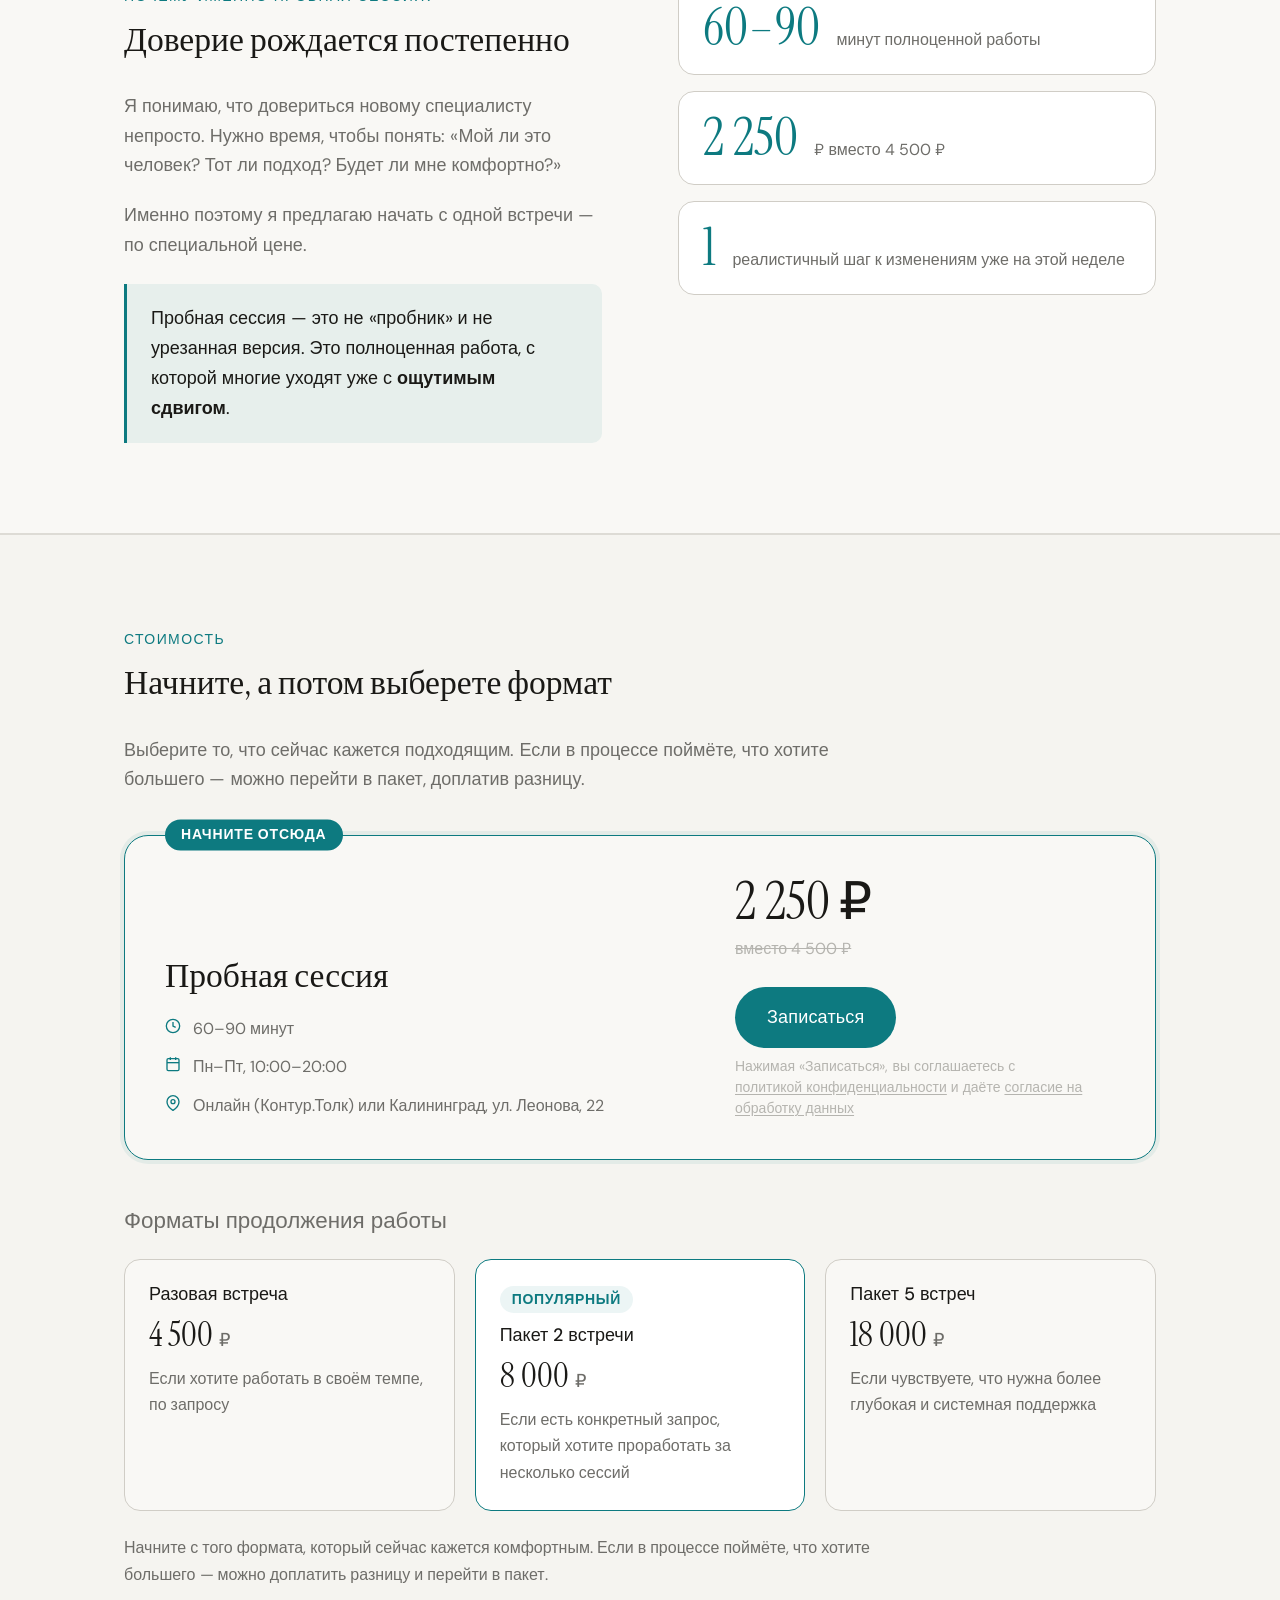
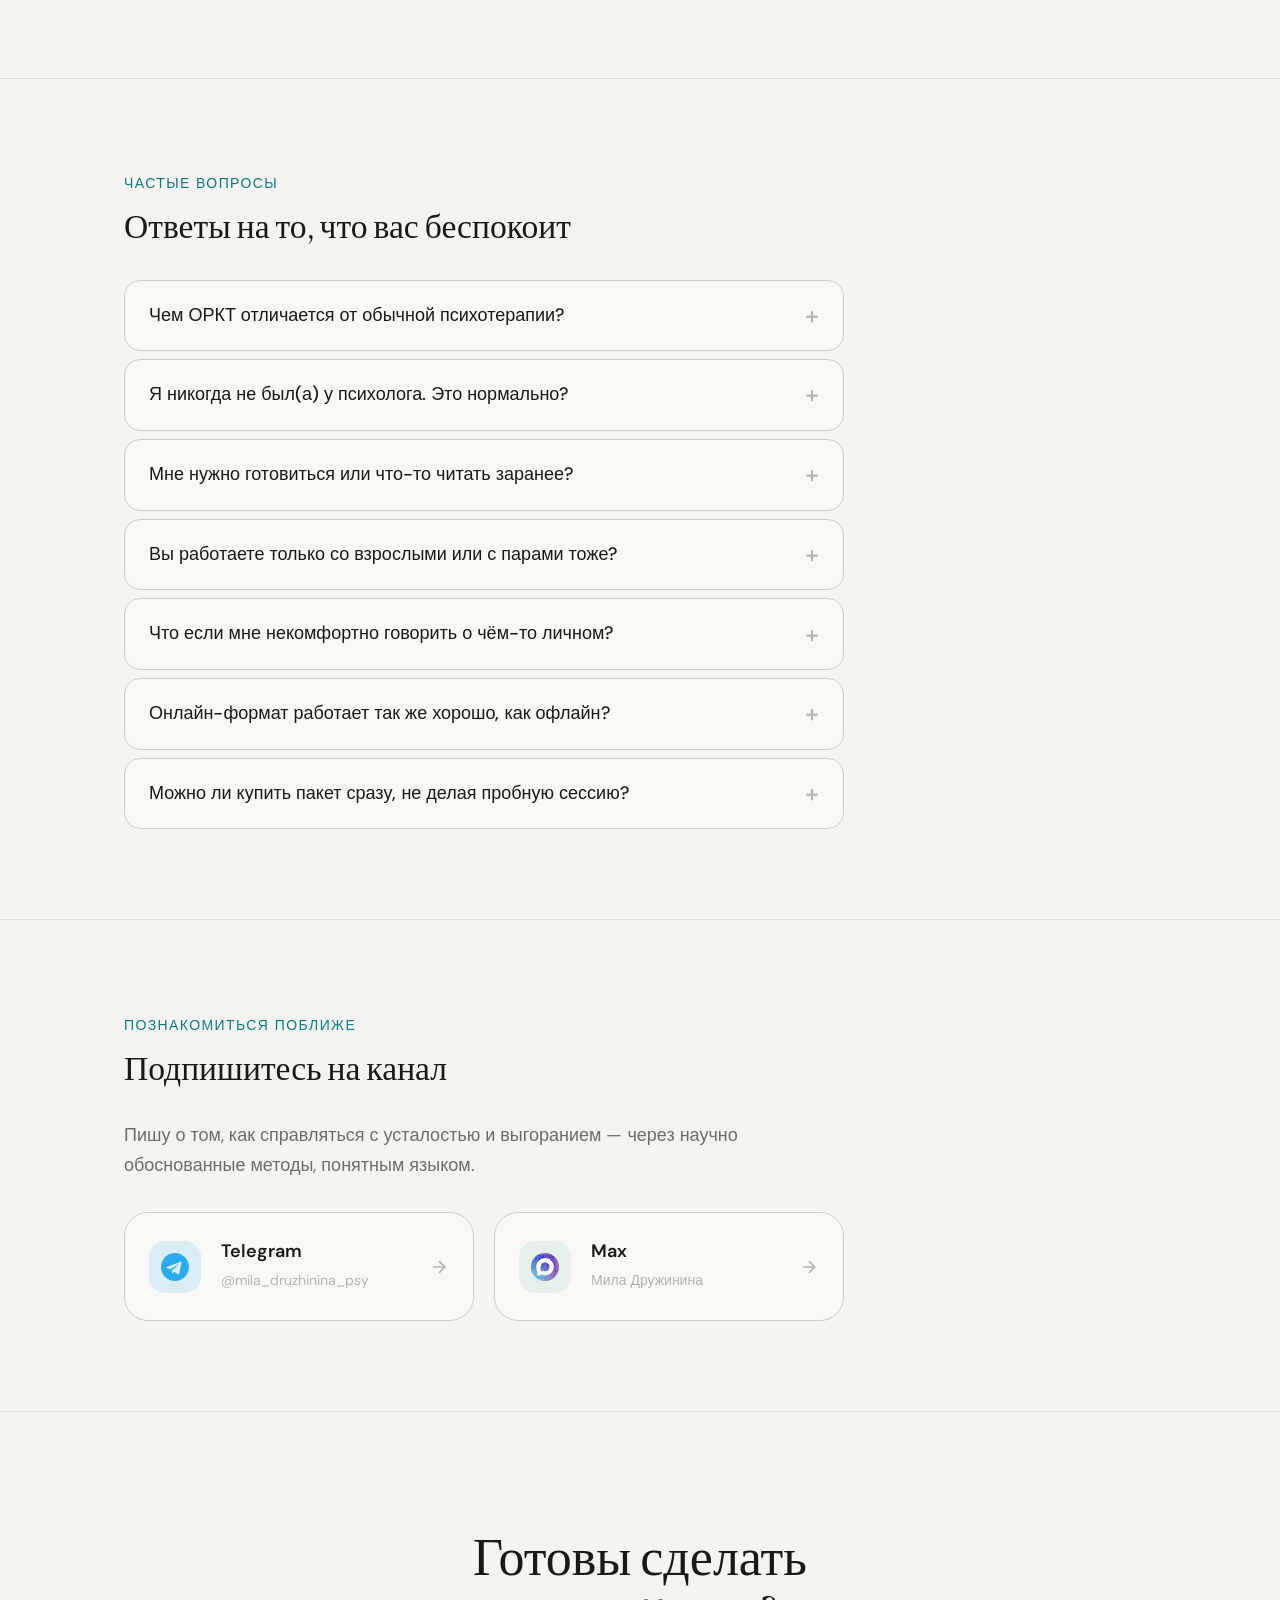
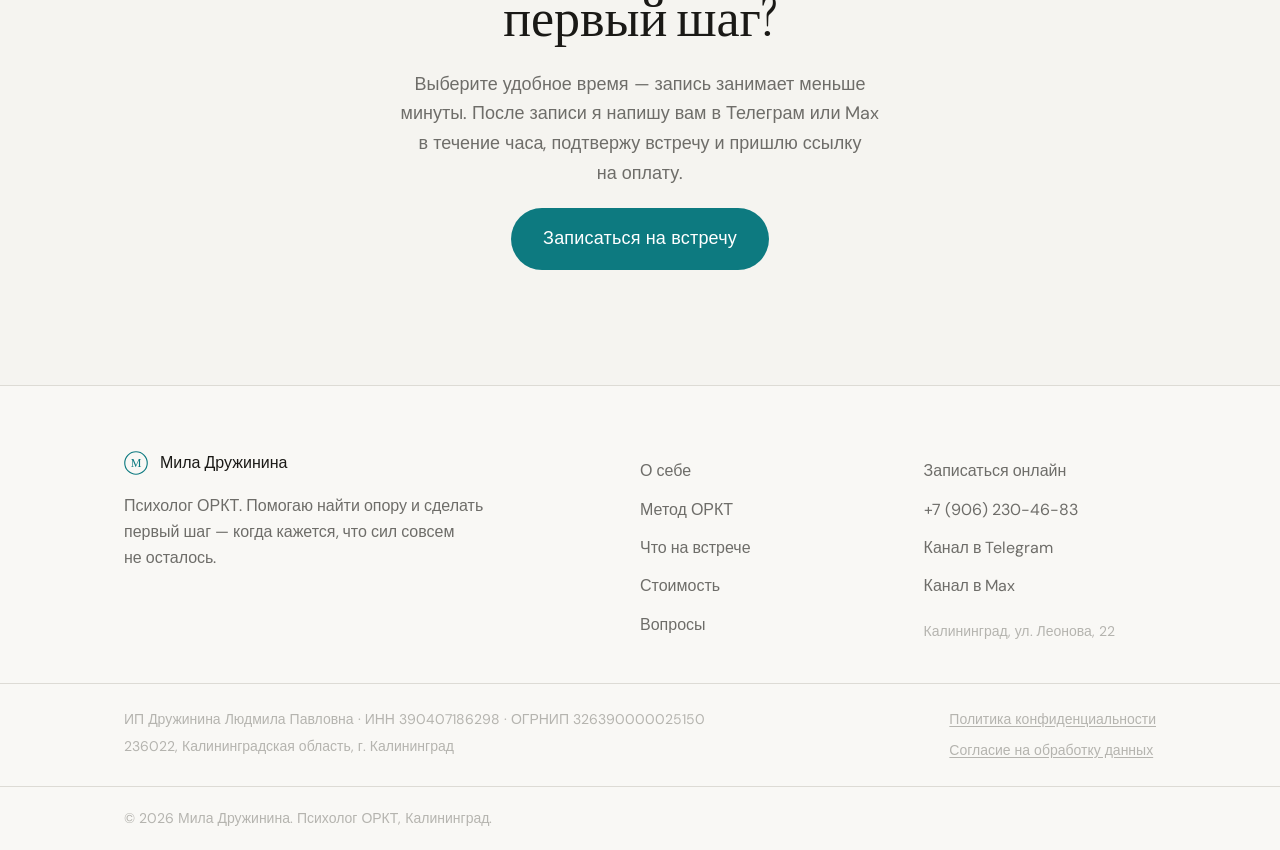
==== commit a0167c12: "Max logo: resize to match Telegram icon (28px)" ====
--- a/index.html
+++ b/index.html
@@ -555,7 +555,7 @@
           </a>
           <a href="https://max.ru/id390407186298_biz" class="channel-big-card" target="_blank" rel="noopener" aria-label="Канал в Max">
             <div class="channel-big-icon channel-big-icon--max">
-              <img src="max-logo.svg" alt="Max" width="48" height="48" style="display:block;" />
+              <img src="max-logo.svg" alt="Max" width="28" height="28" style="display:block;" />
             </div>
             <div class="channel-big-body">
               <p class="channel-big-name">Max</p>
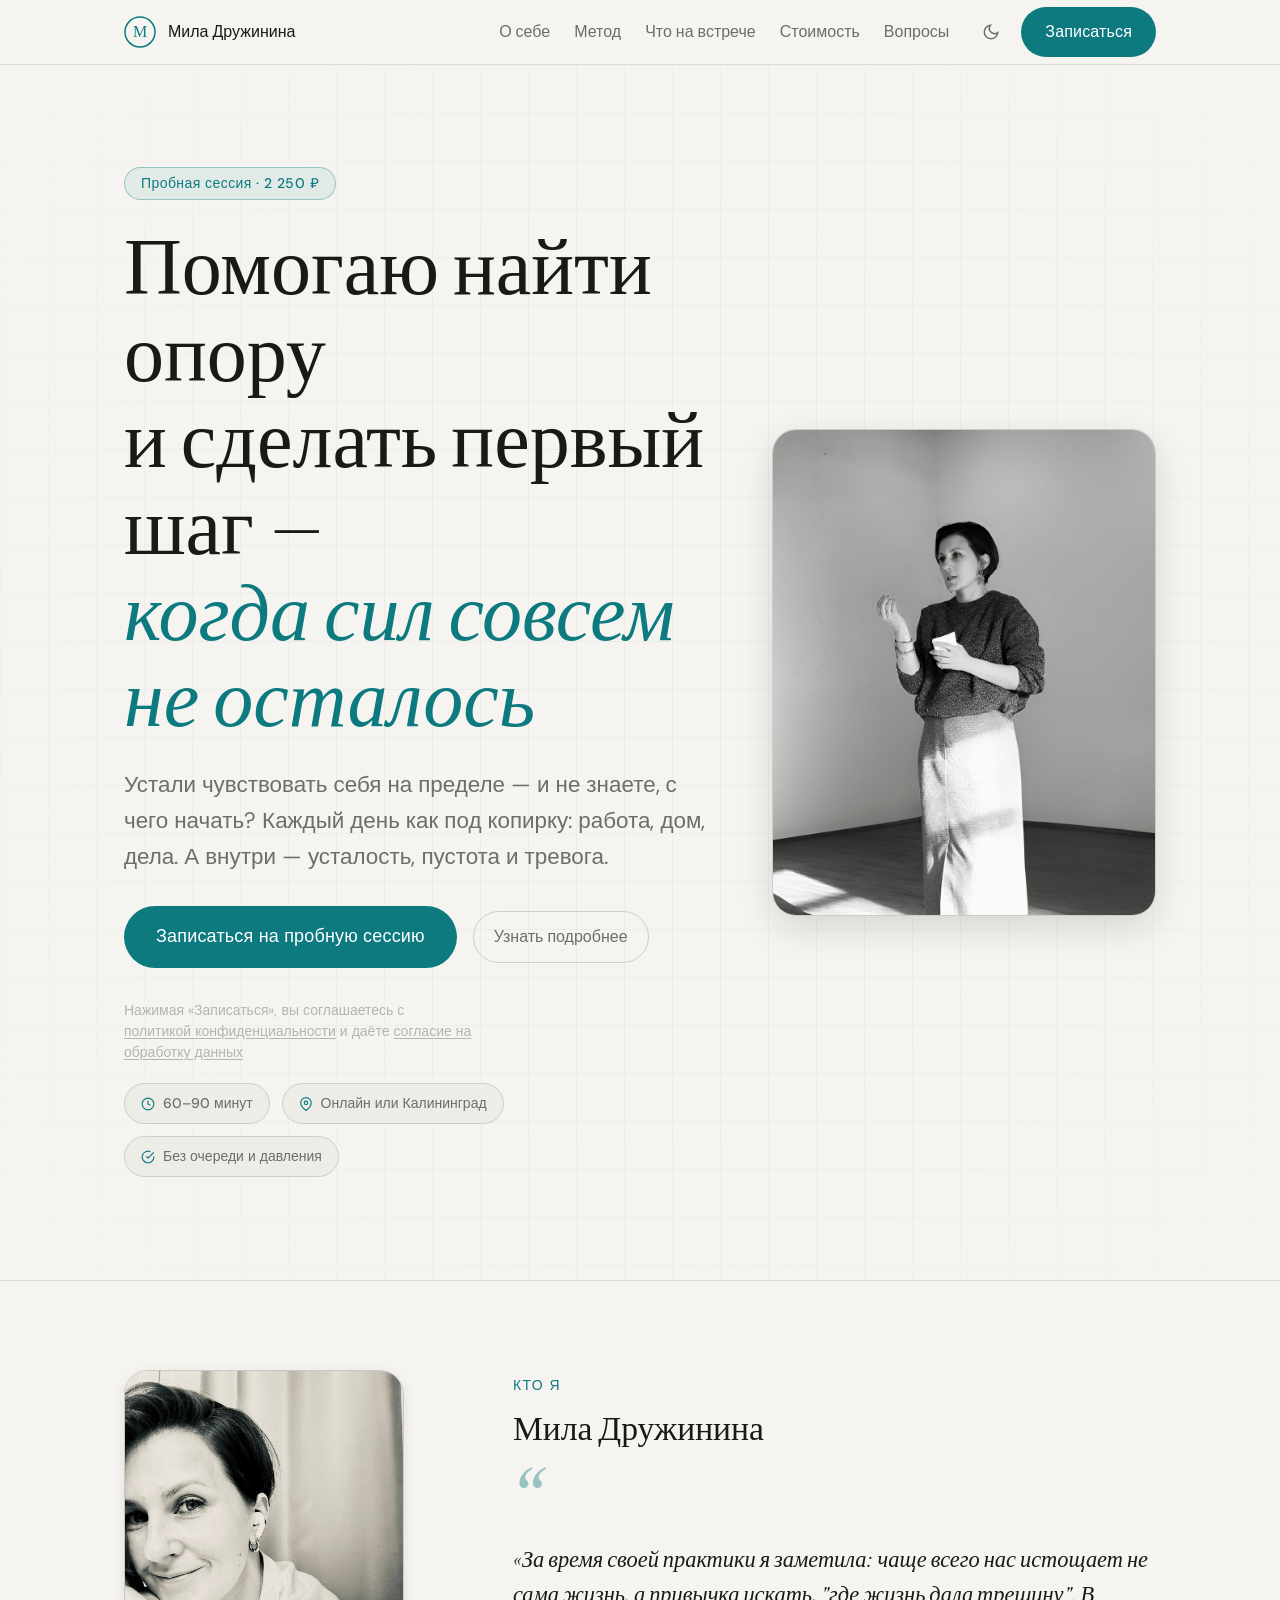
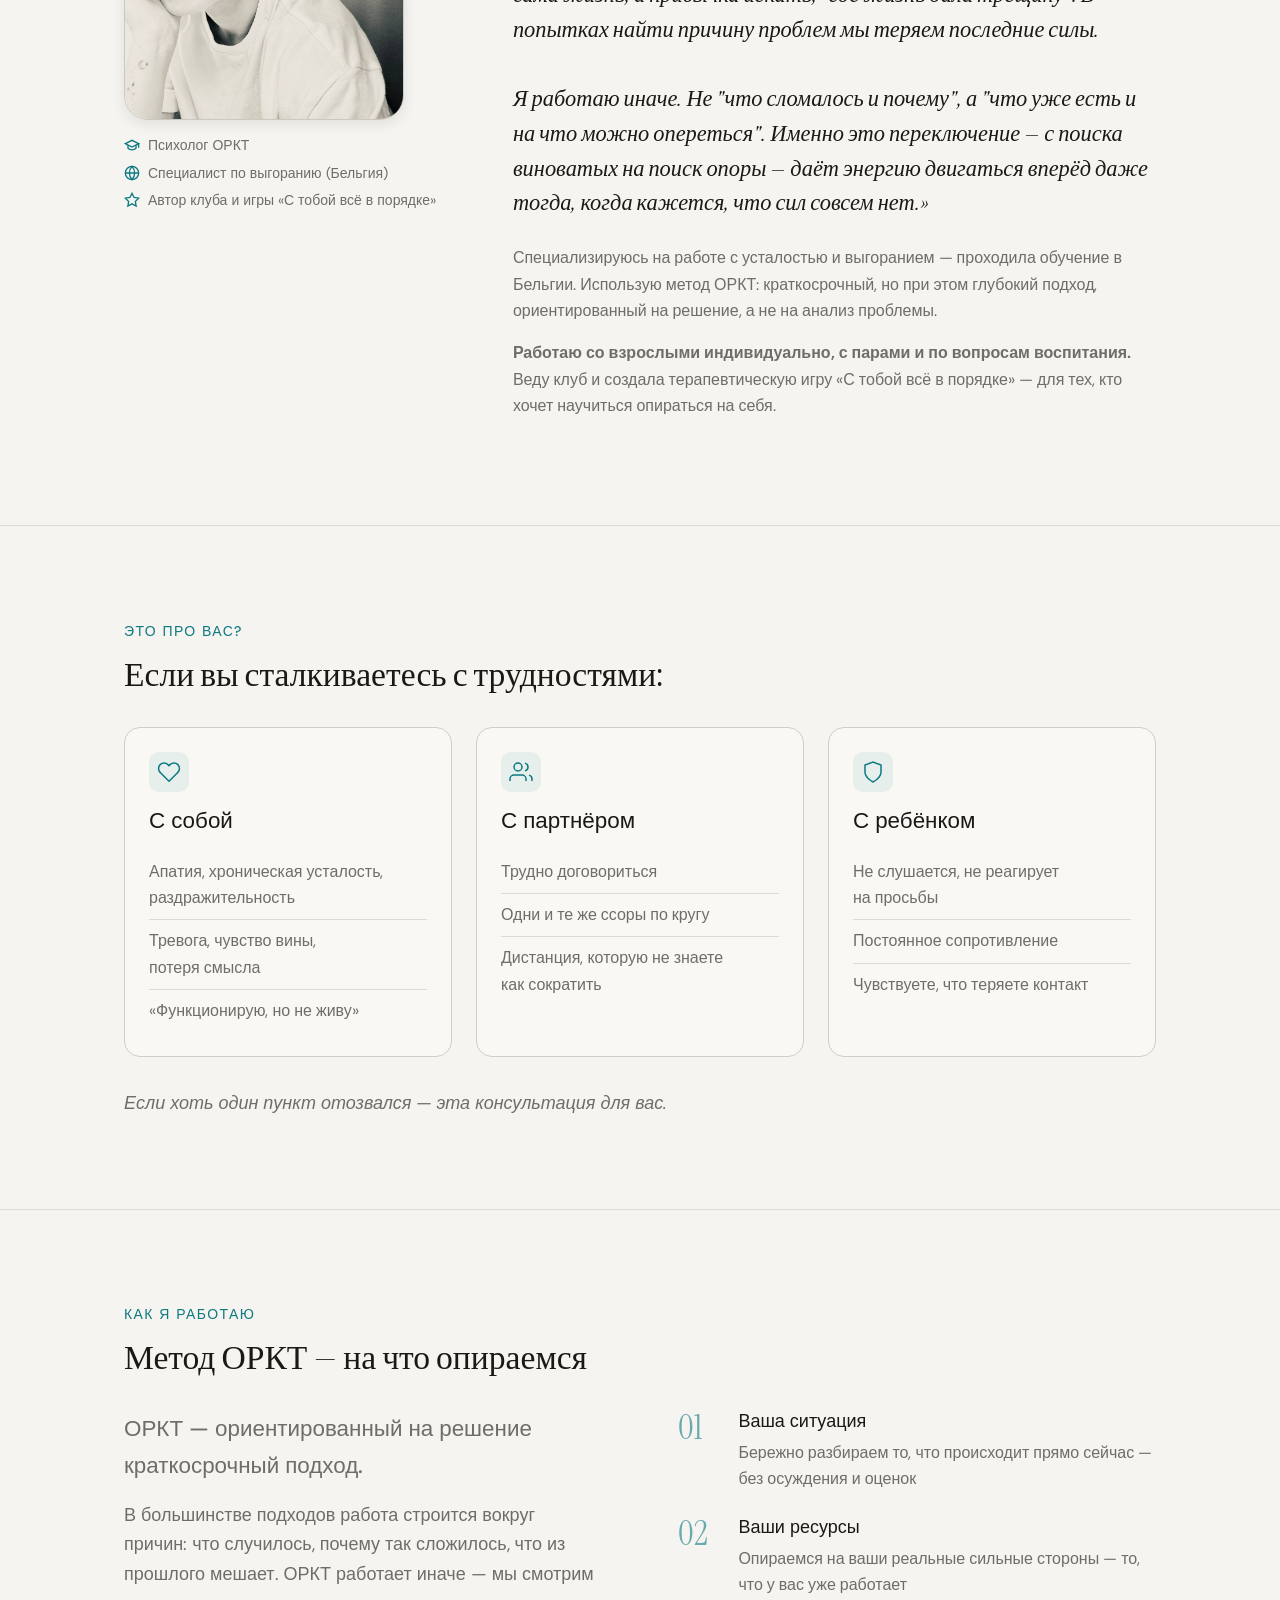
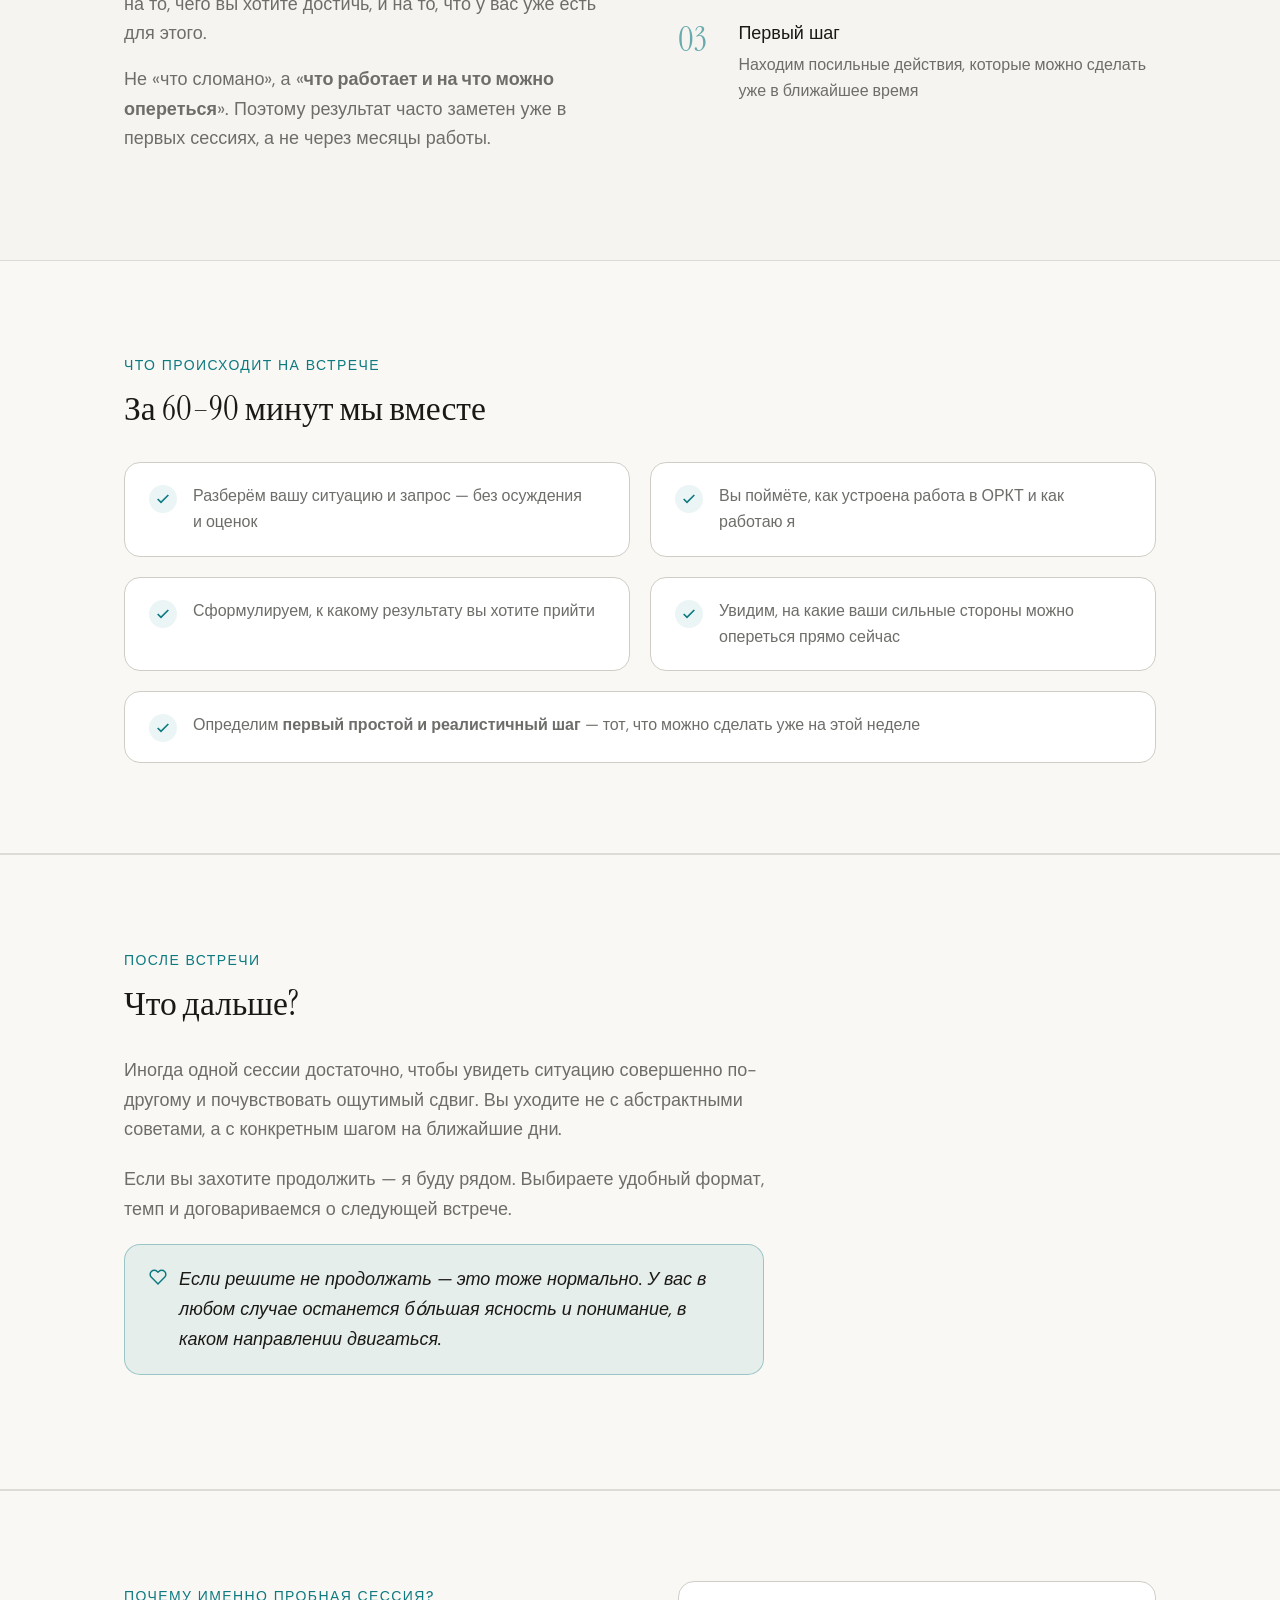
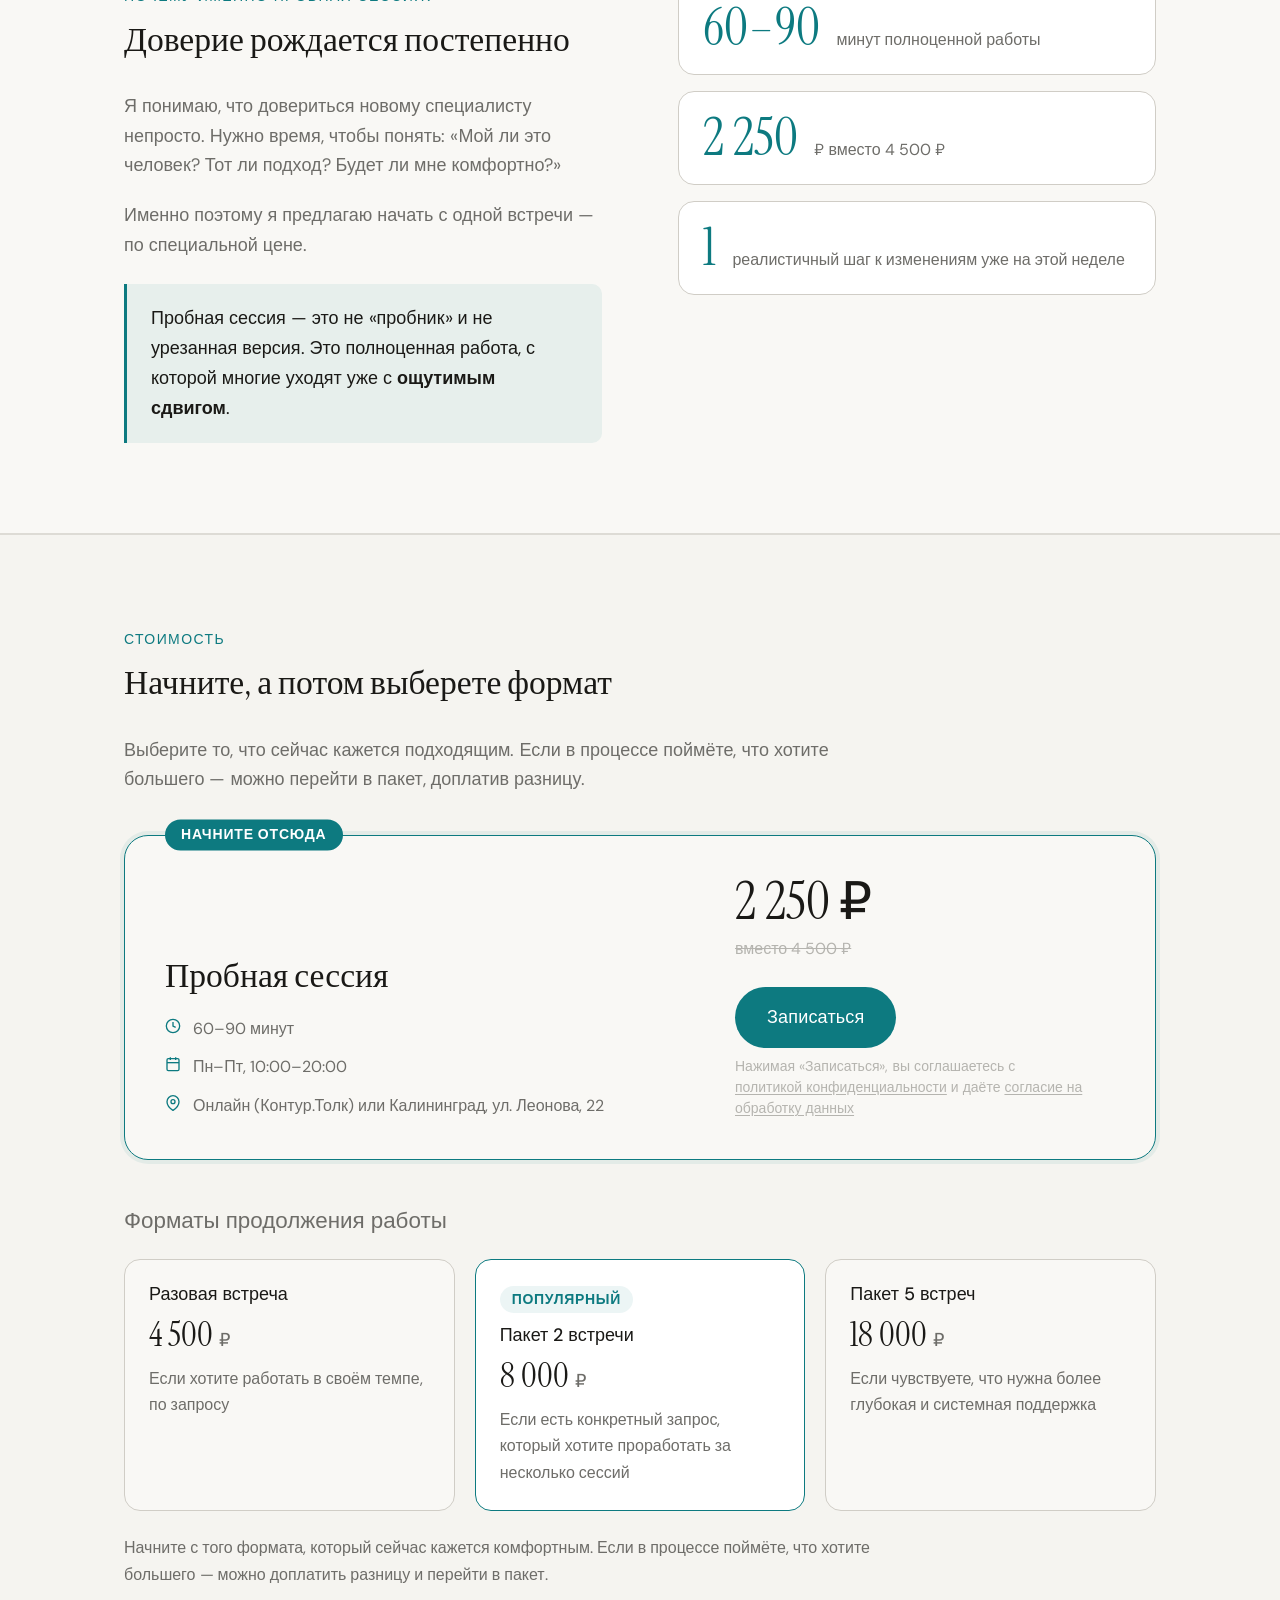
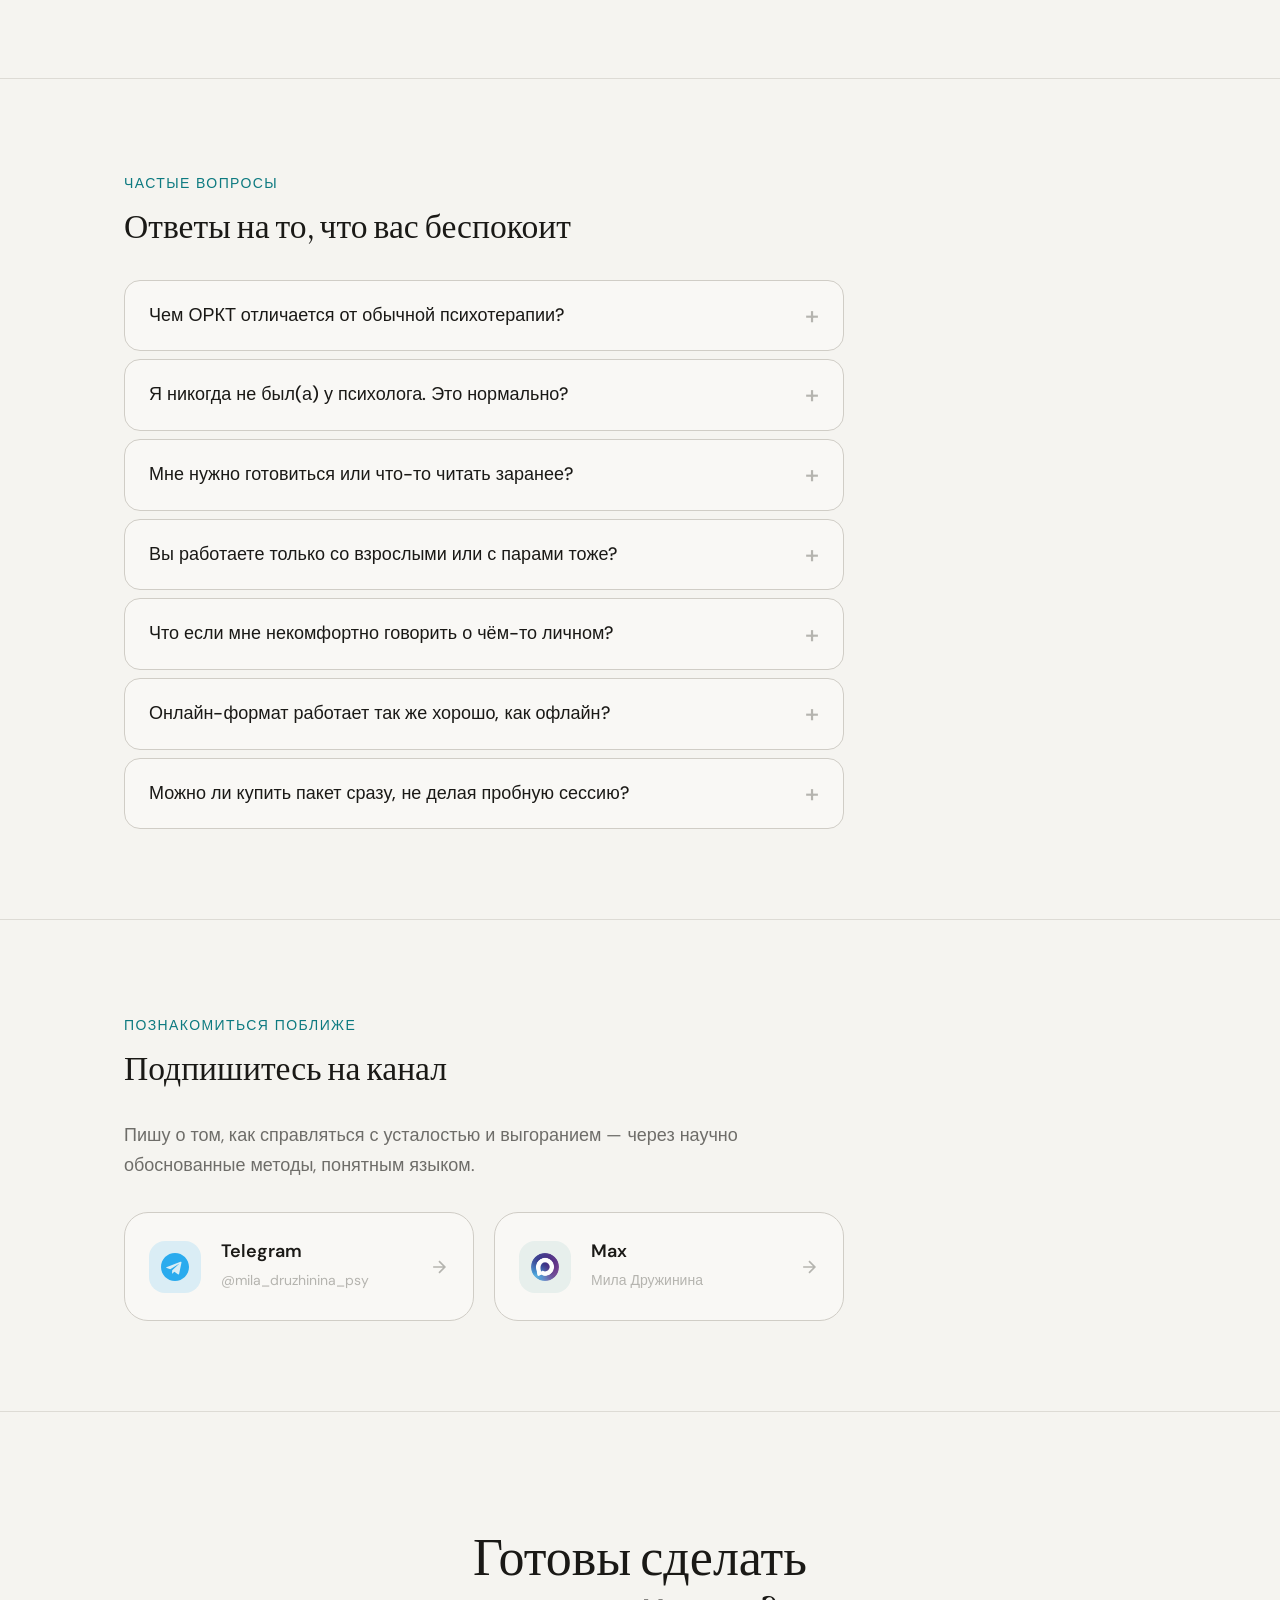
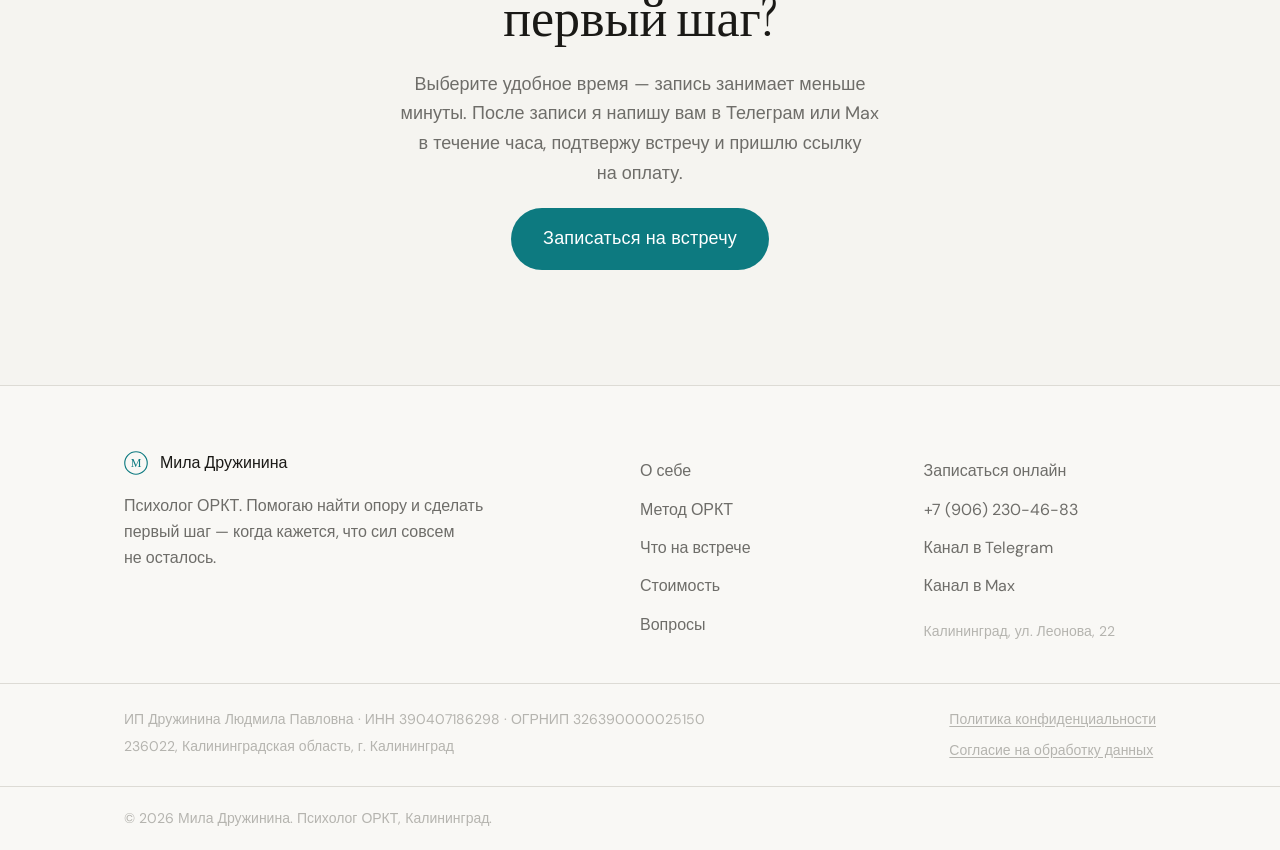
==== commit 46a87797: "Max logo: rename to v2 to force cache refresh" ====
--- a/index.html
+++ b/index.html
@@ -555,7 +555,7 @@
           </a>
           <a href="https://max.ru/id390407186298_biz" class="channel-big-card" target="_blank" rel="noopener" aria-label="Канал в Max">
             <div class="channel-big-icon channel-big-icon--max">
-              <img src="max-logo.svg" alt="Max" width="28" height="28" style="display:block;" />
+              <img src="max-logo-v2.svg" alt="Max" width="28" height="28" style="display:block;" />
             </div>
             <div class="channel-big-body">
               <p class="channel-big-name">Max</p>
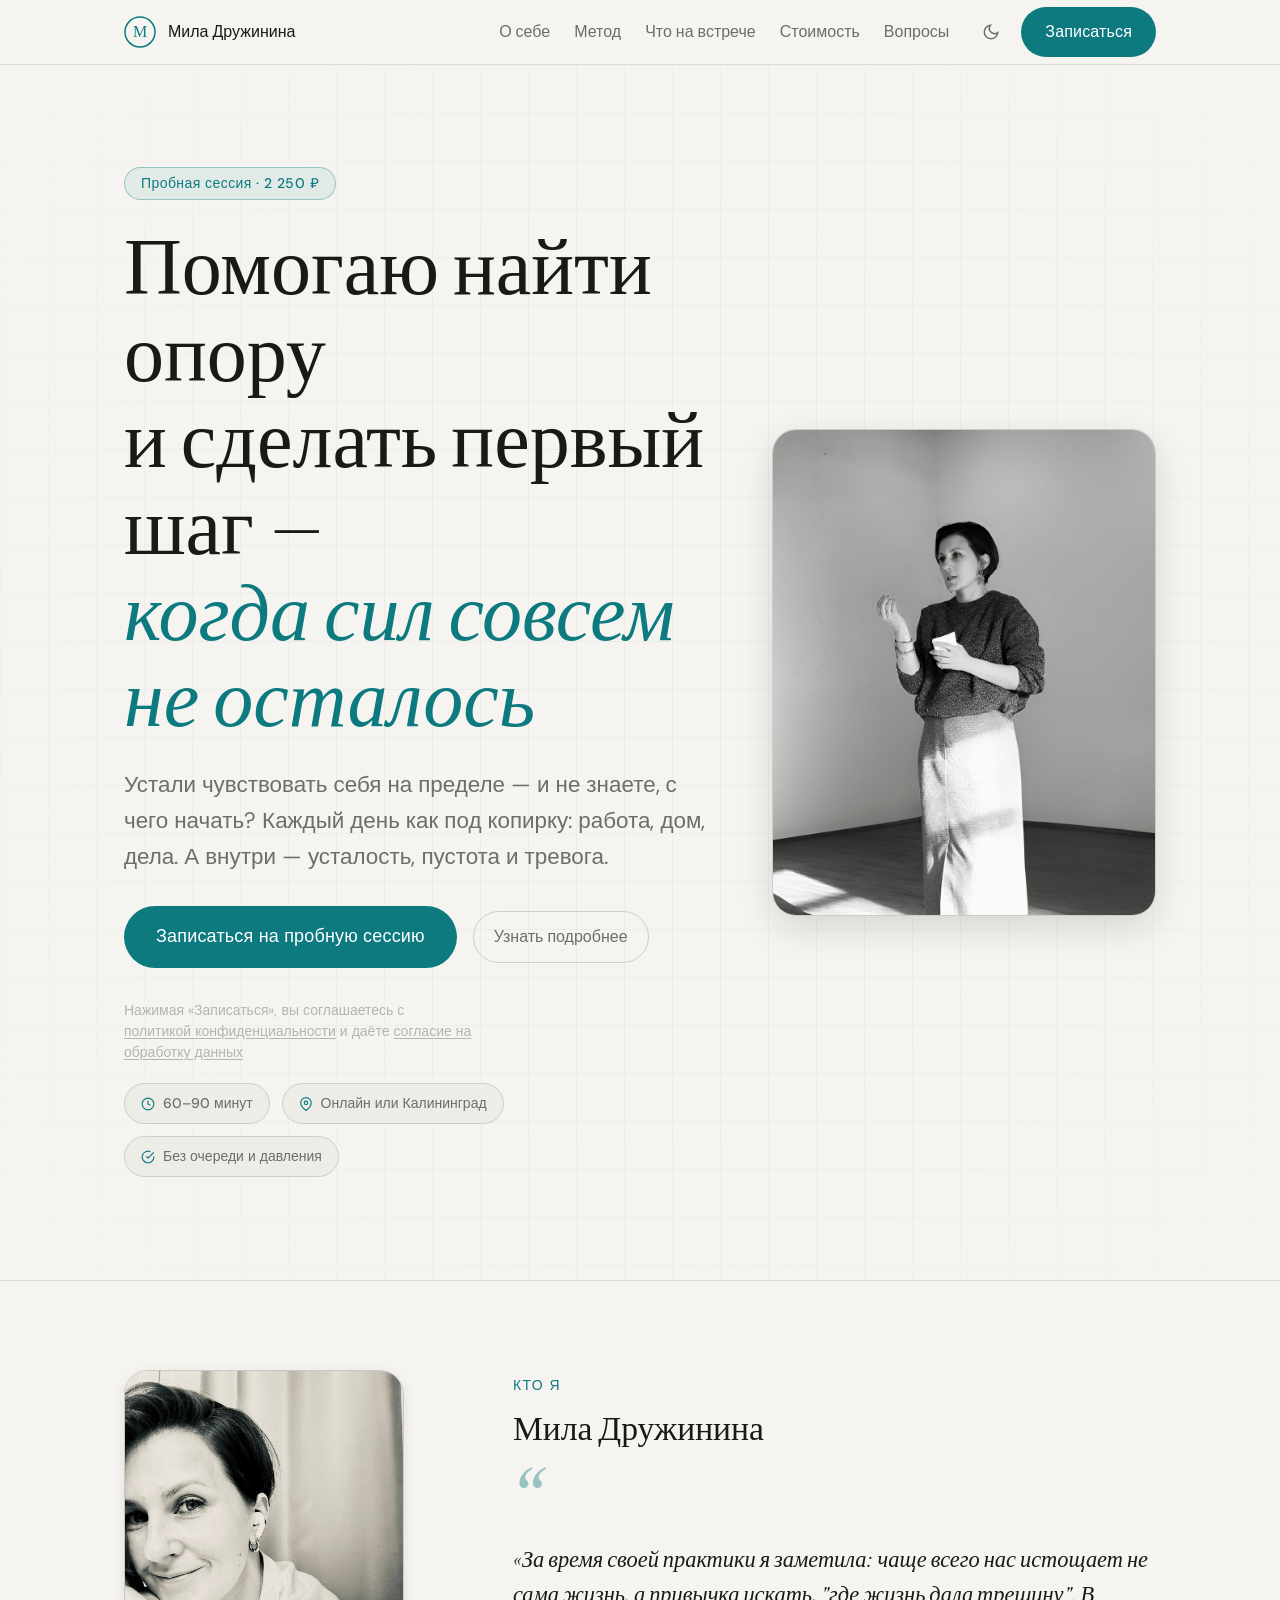
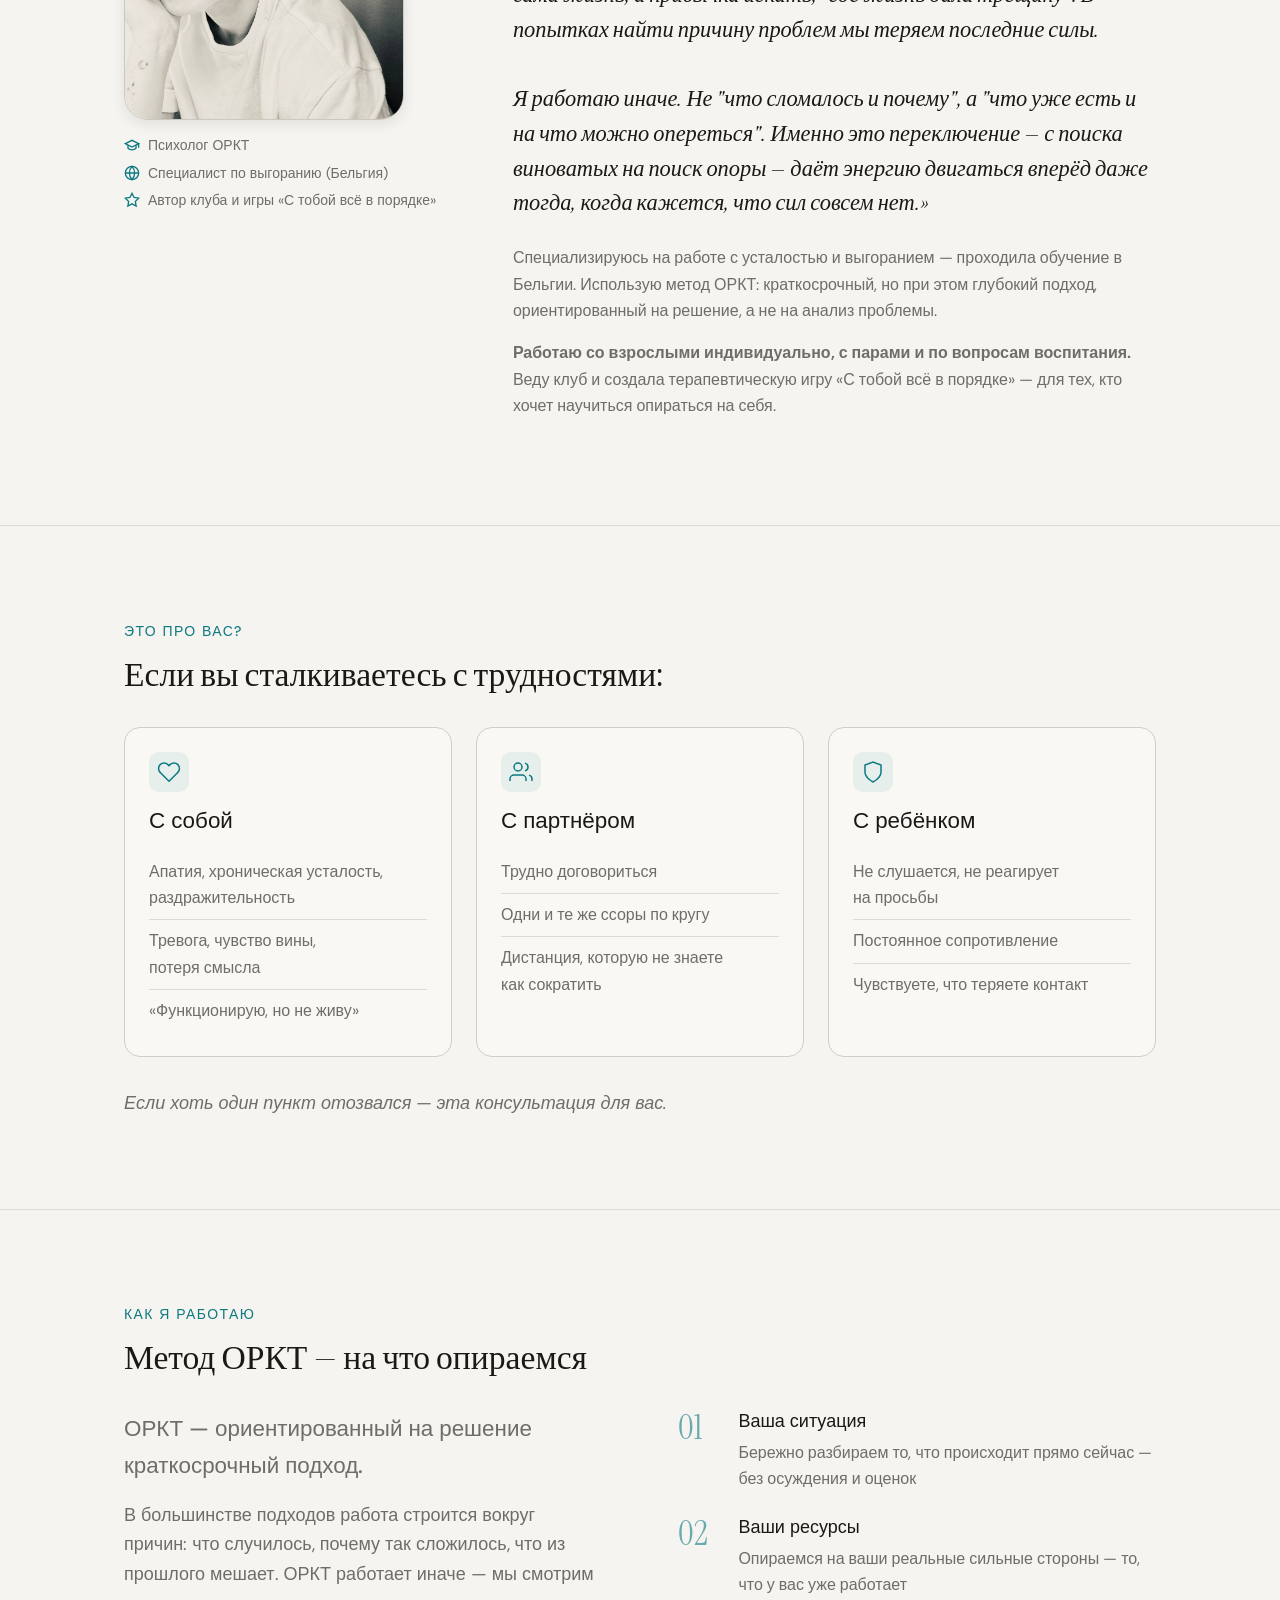
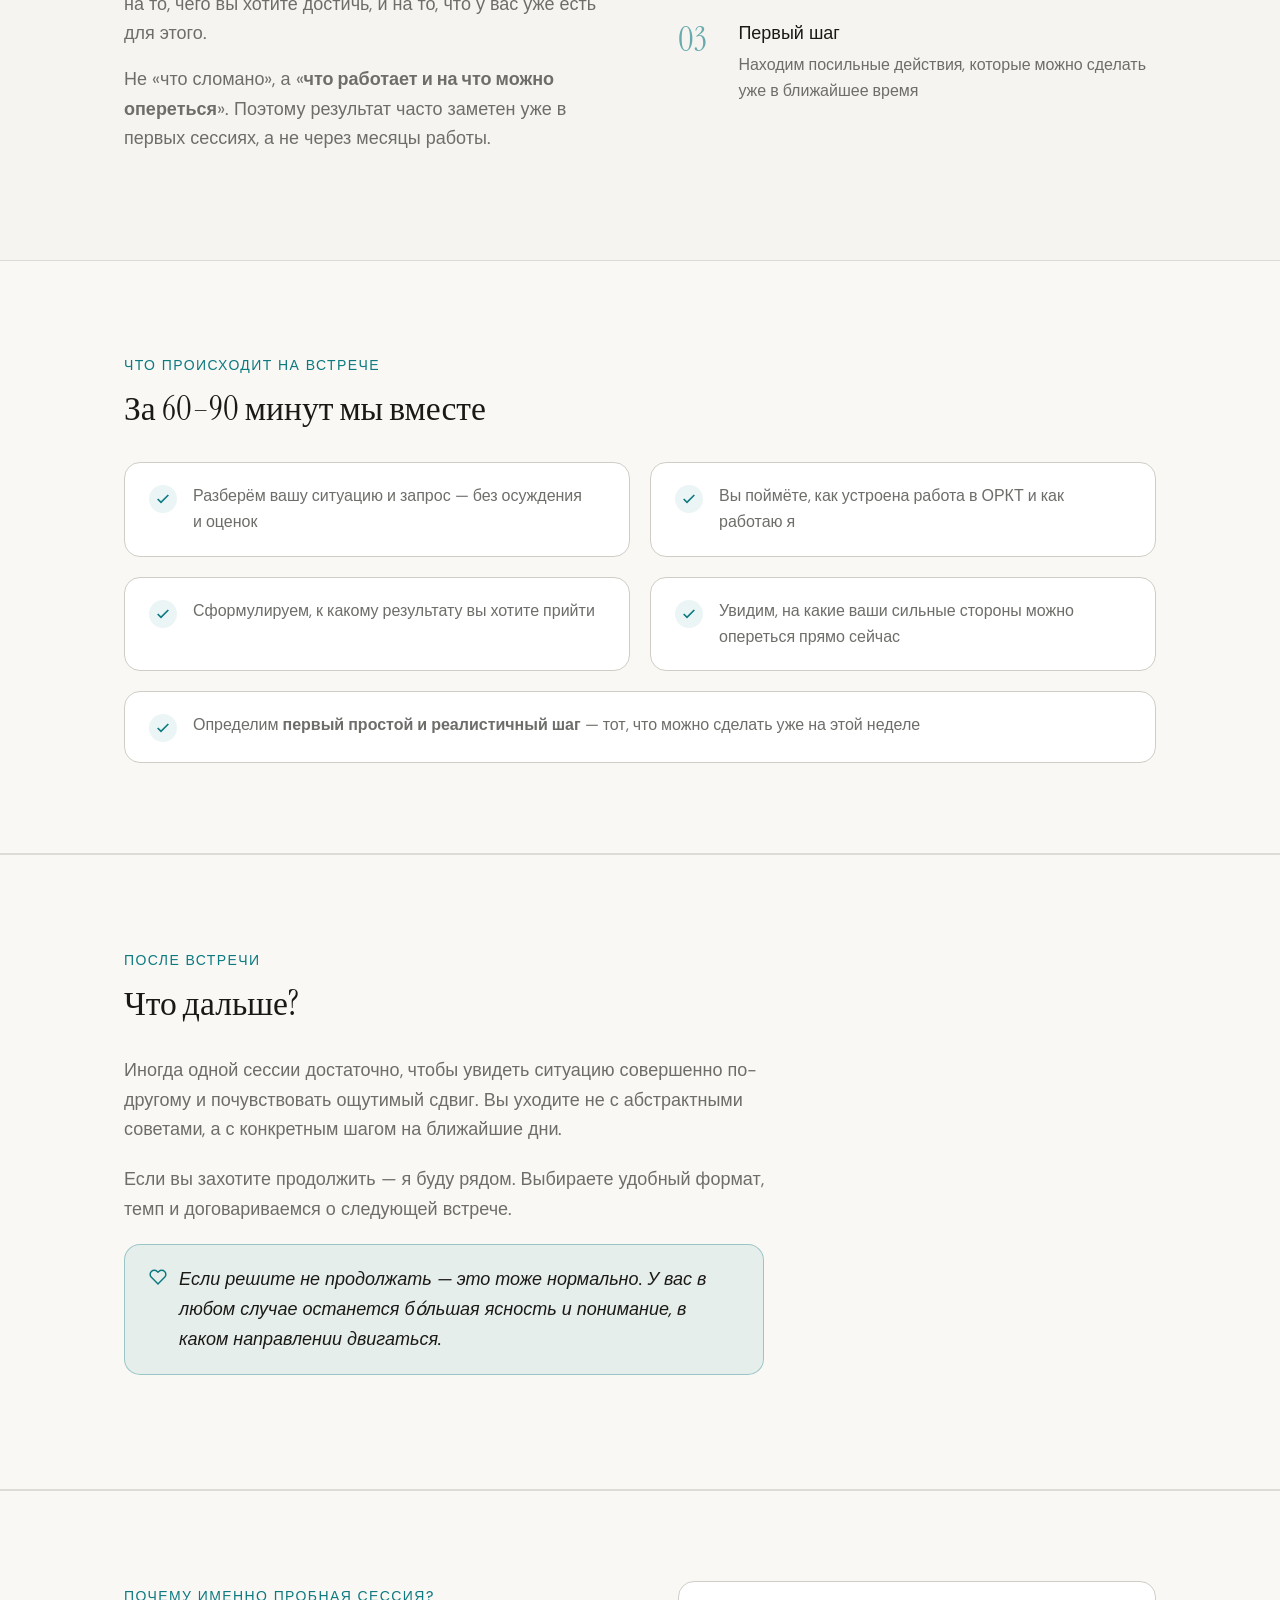
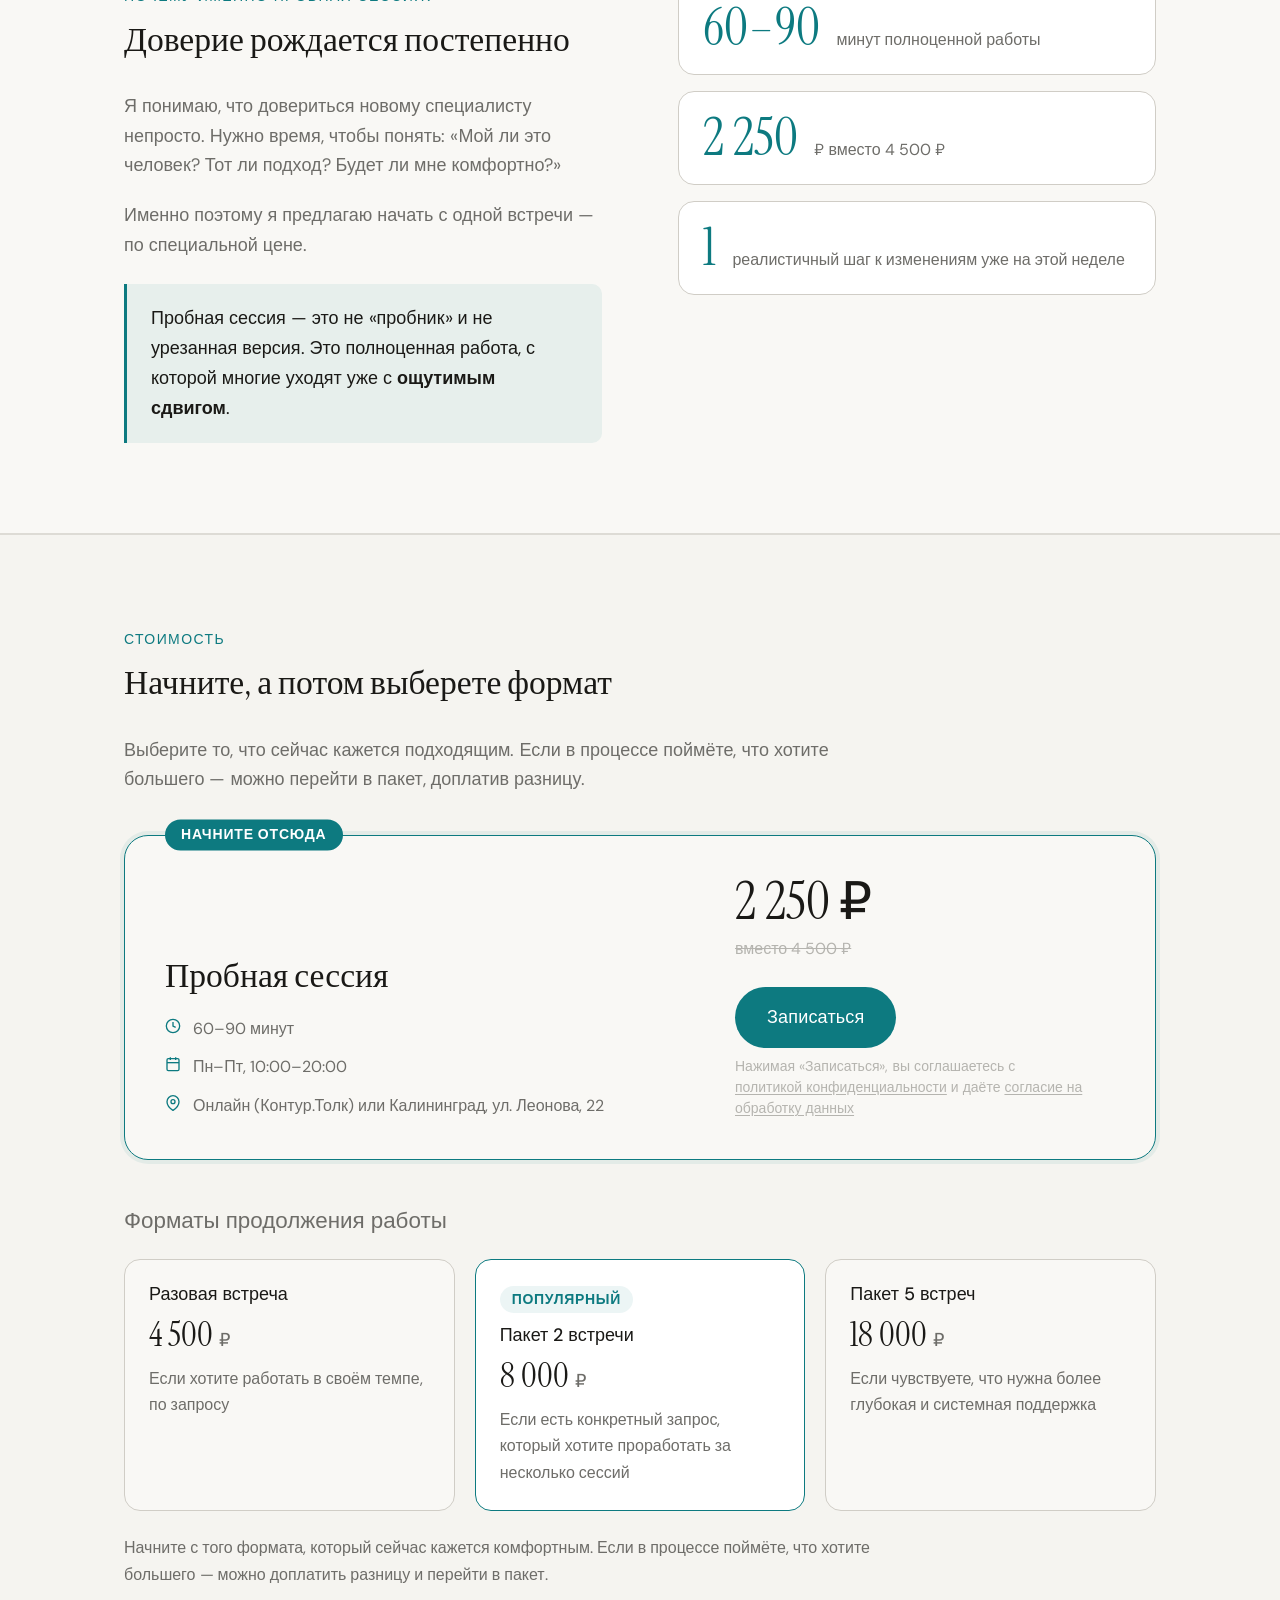
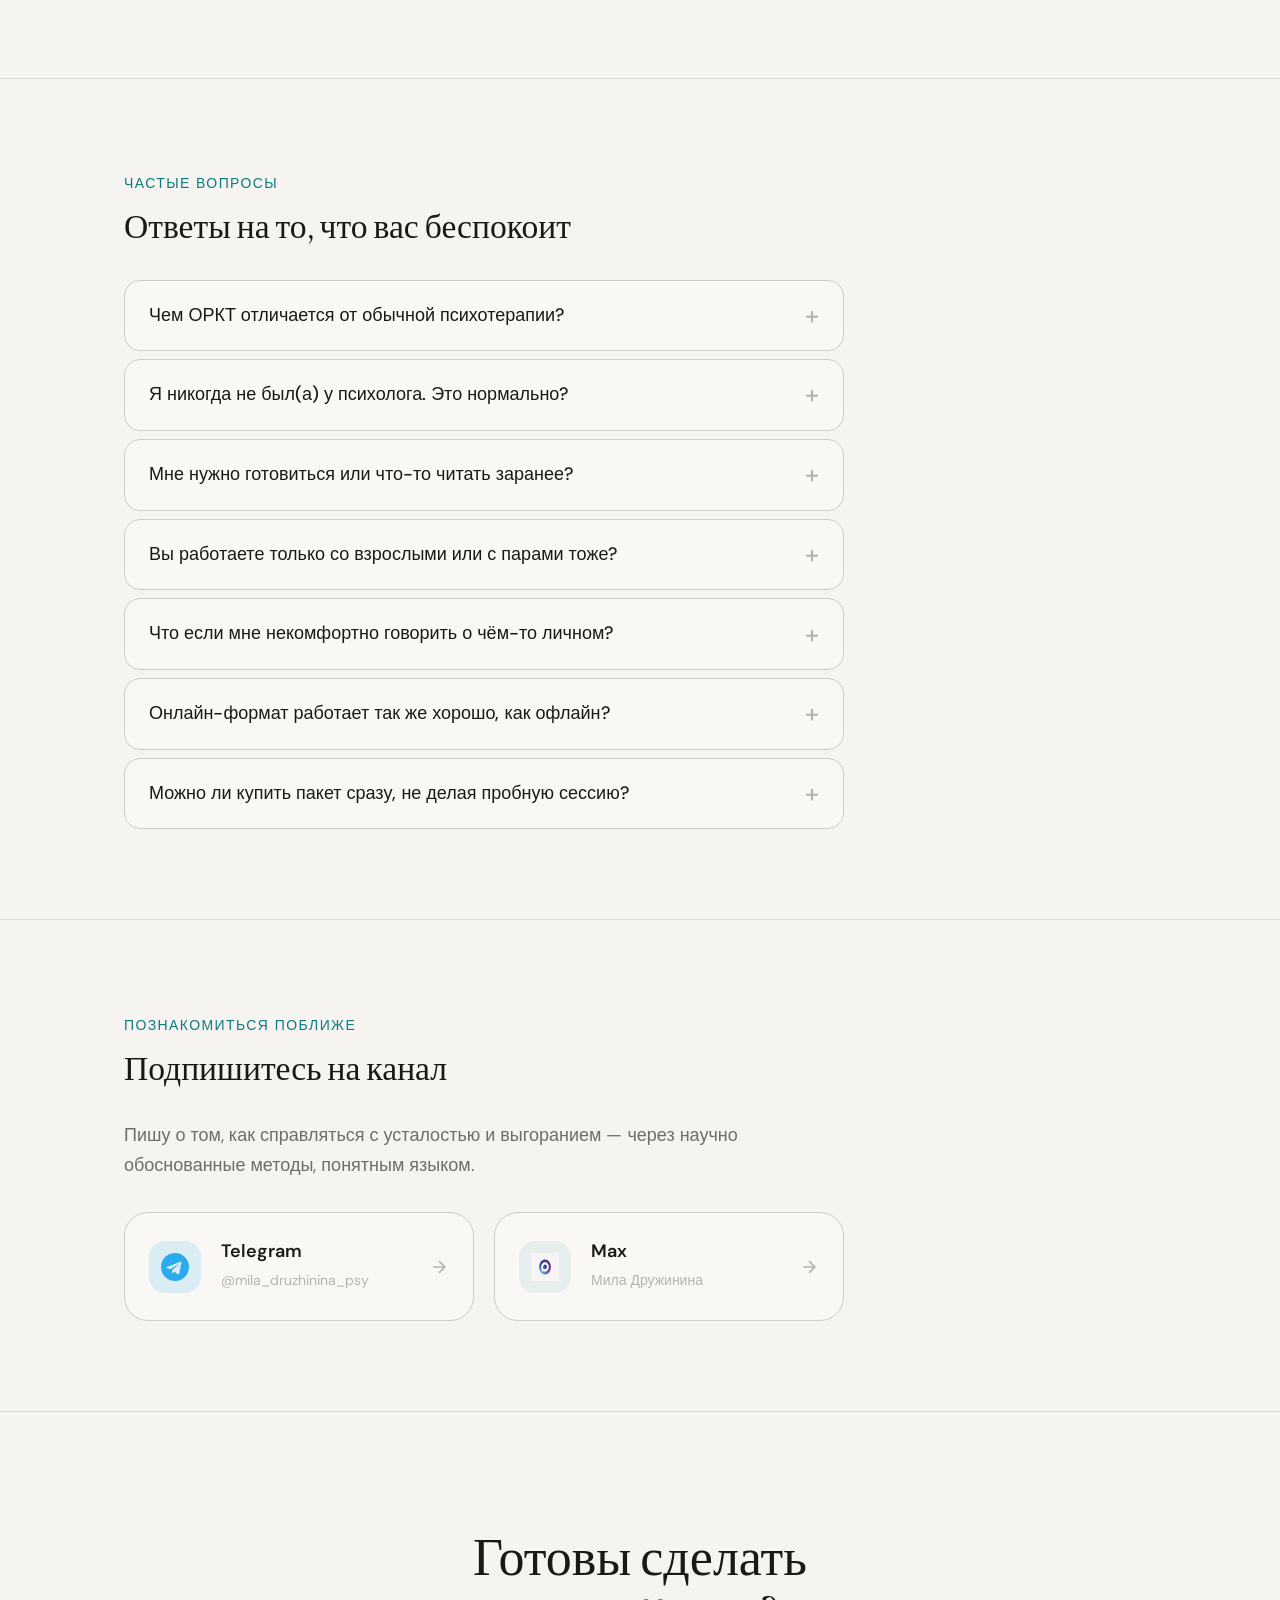
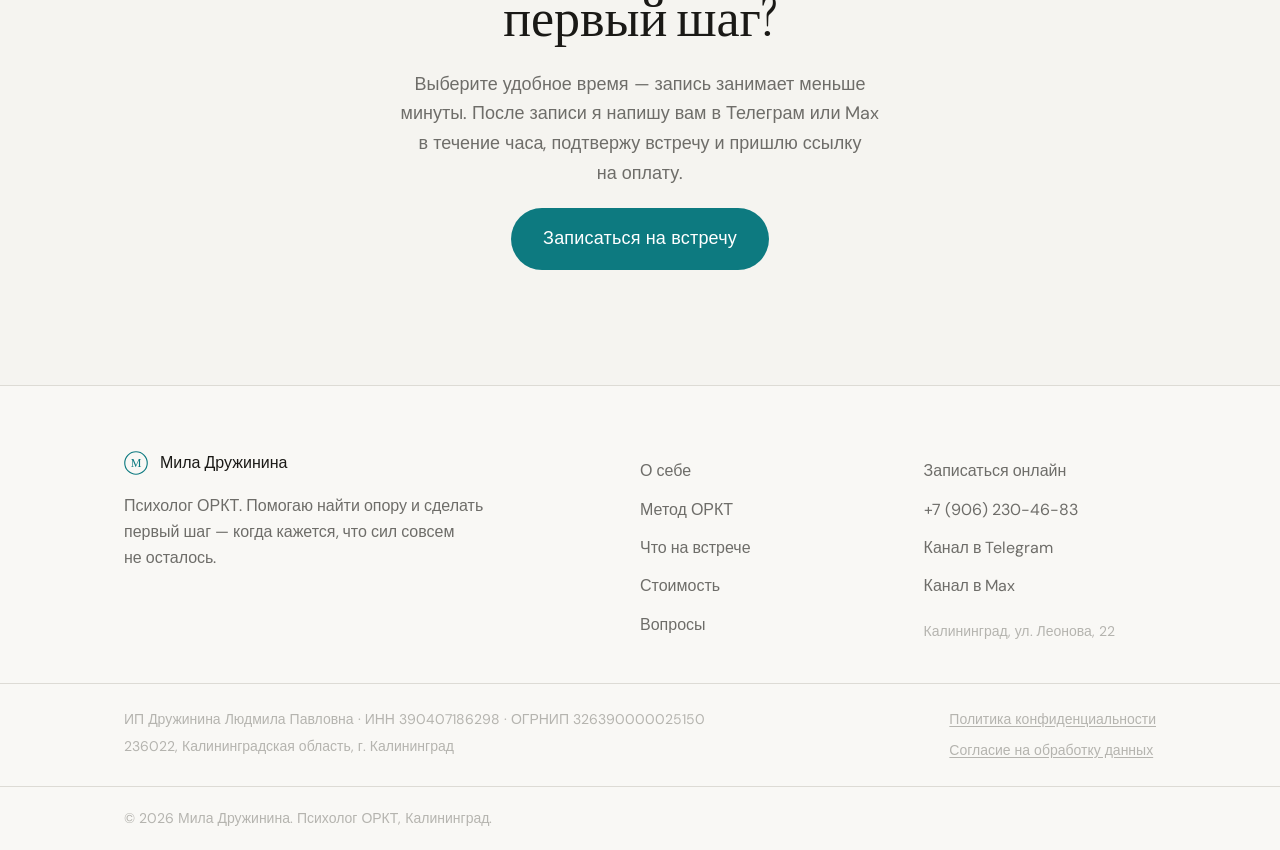
==== commit 33772ab4: "Max logo: use extracted PNG instead of heavy SVG" ====
--- a/index.html
+++ b/index.html
@@ -555,7 +555,7 @@
           </a>
           <a href="https://max.ru/id390407186298_biz" class="channel-big-card" target="_blank" rel="noopener" aria-label="Канал в Max">
             <div class="channel-big-icon channel-big-icon--max">
-              <img src="max-logo-v2.svg" alt="Max" width="28" height="28" style="display:block;" />
+              <img src="max-icon.png" alt="Max" width="28" height="28" style="display:block;" />
             </div>
             <div class="channel-big-body">
               <p class="channel-big-name">Max</p>
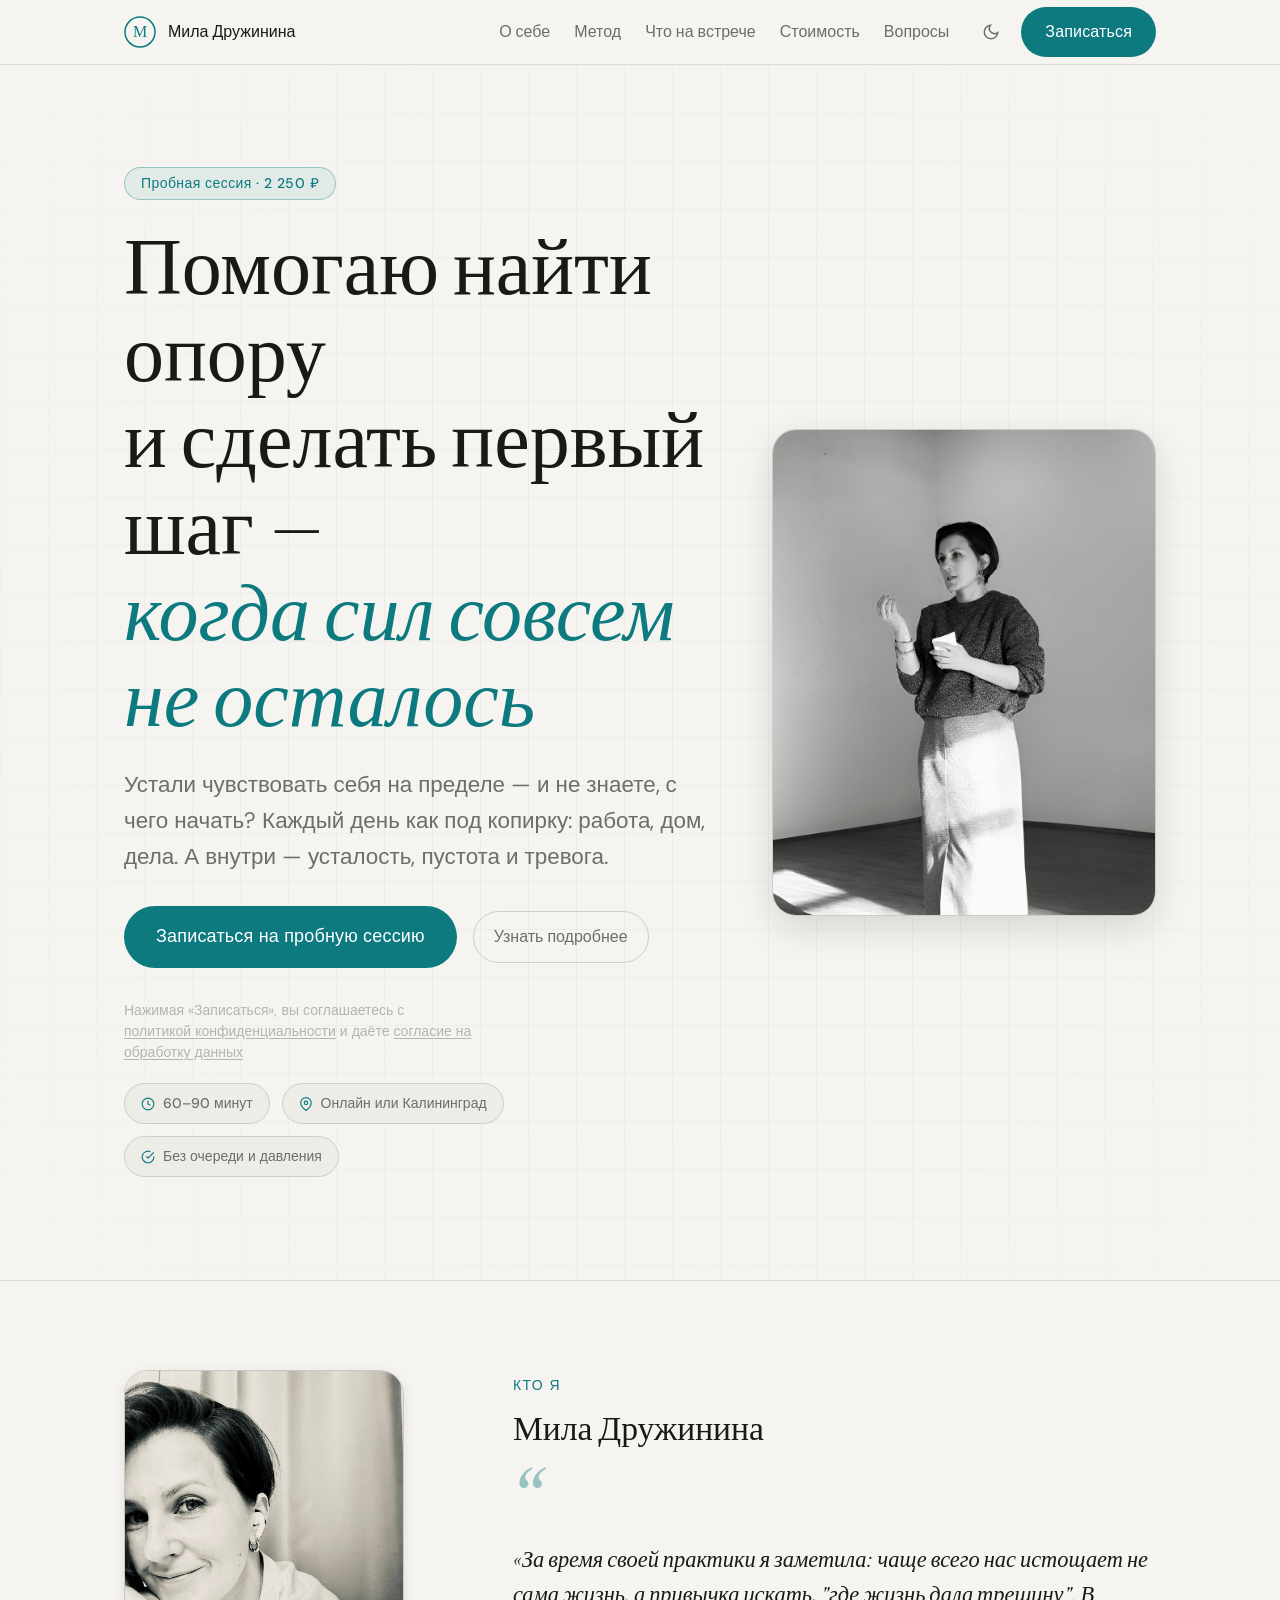
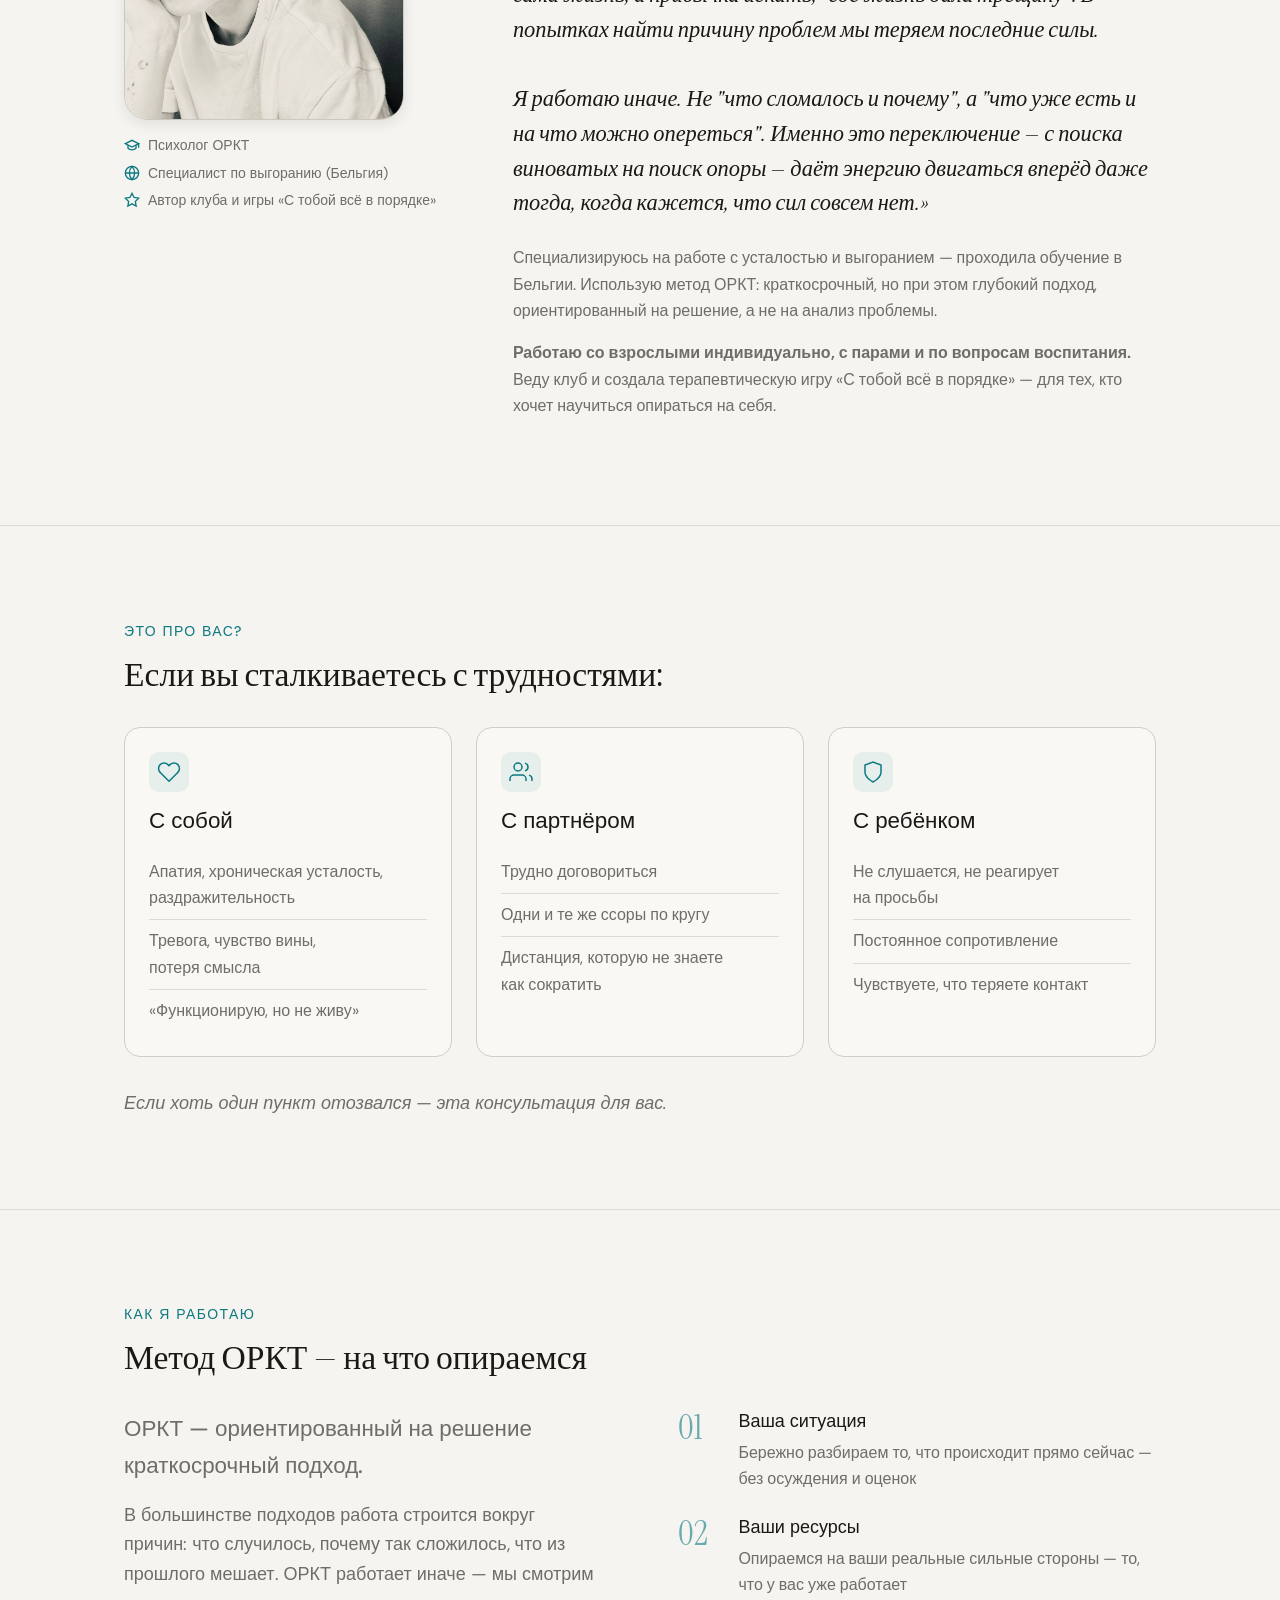
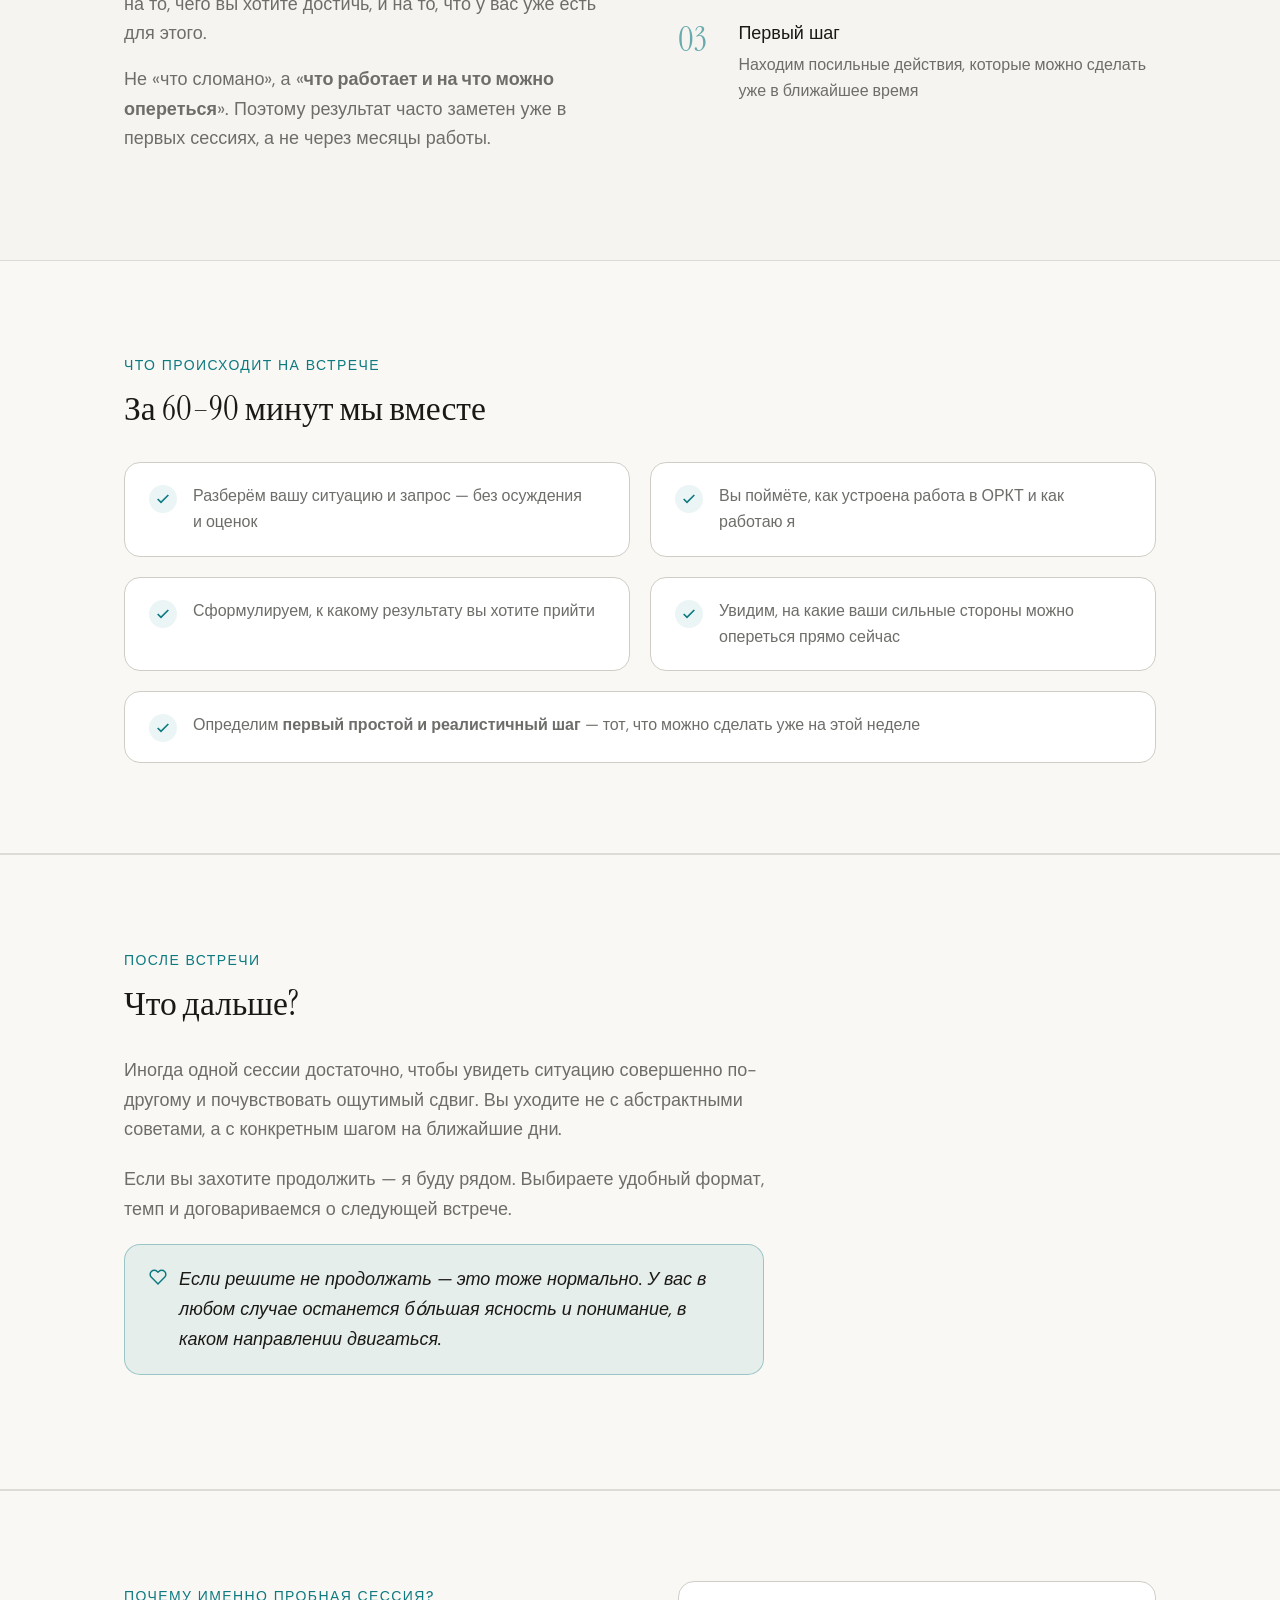
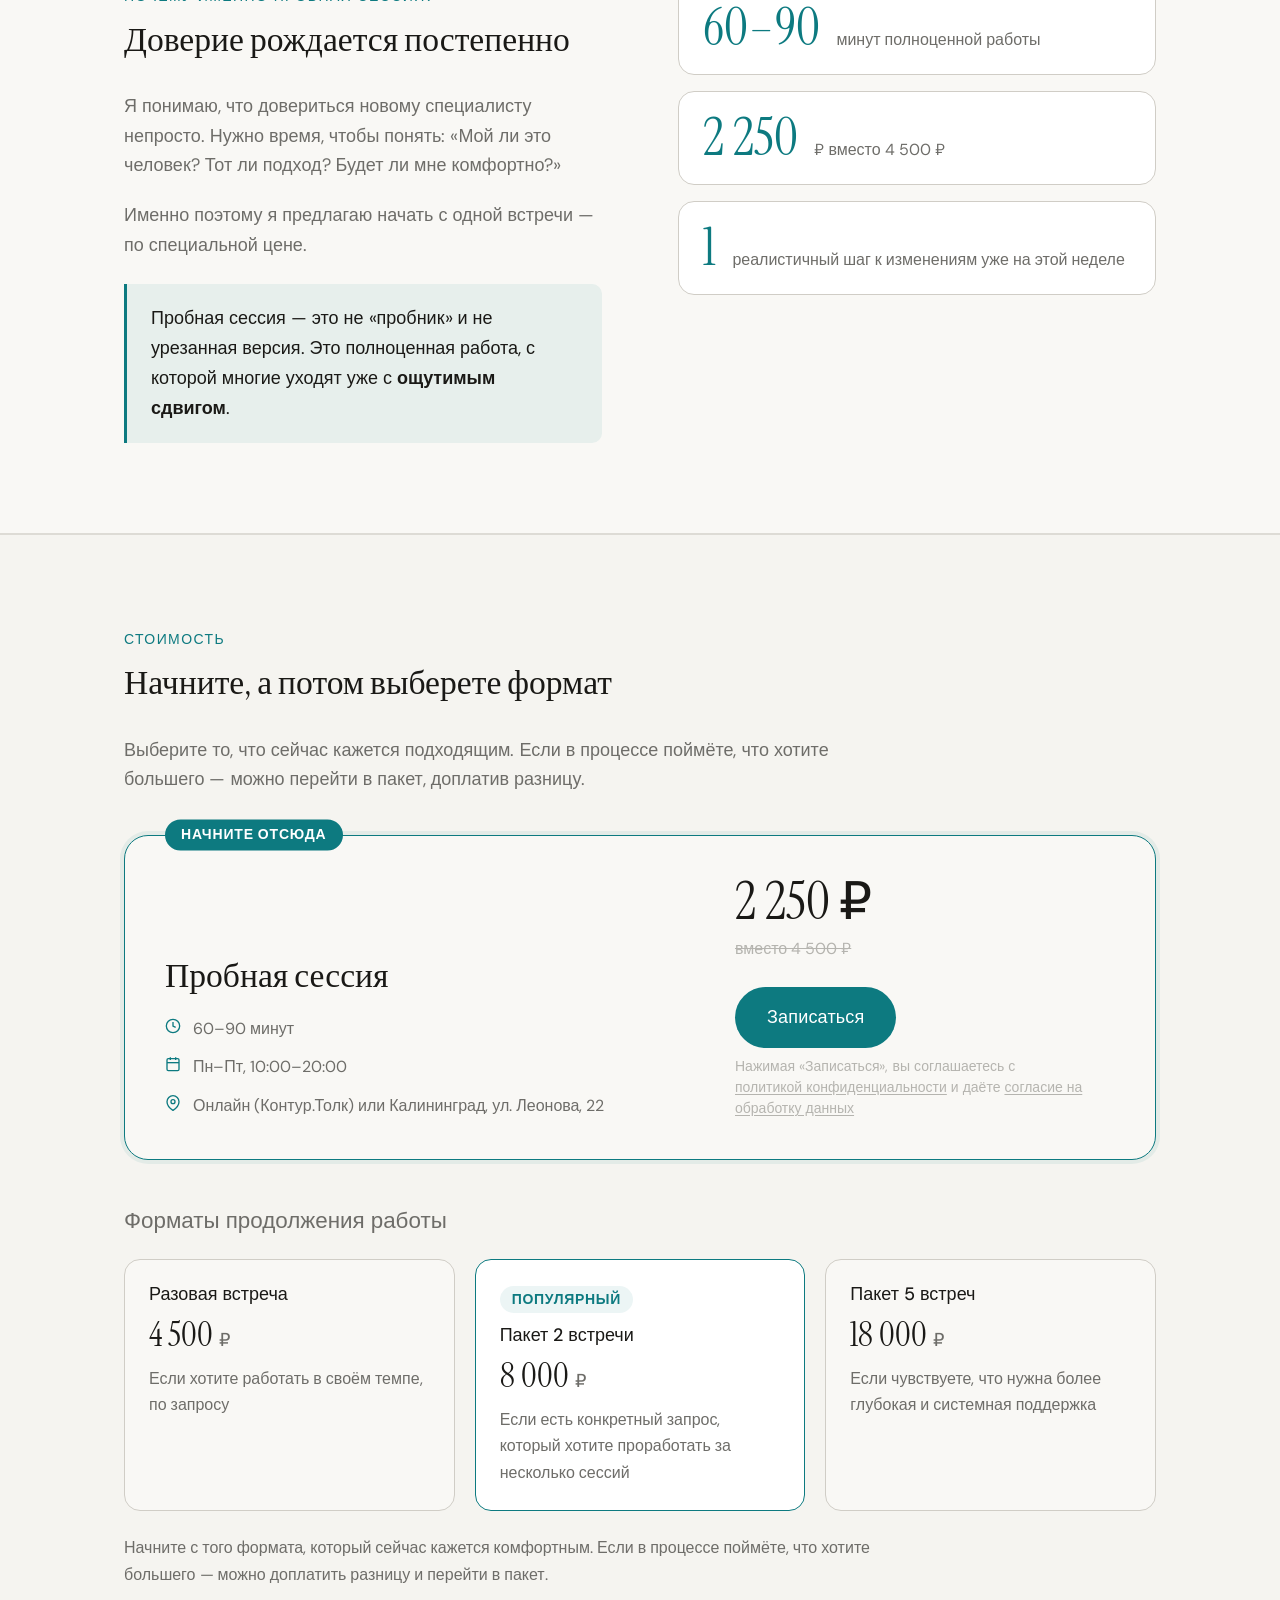
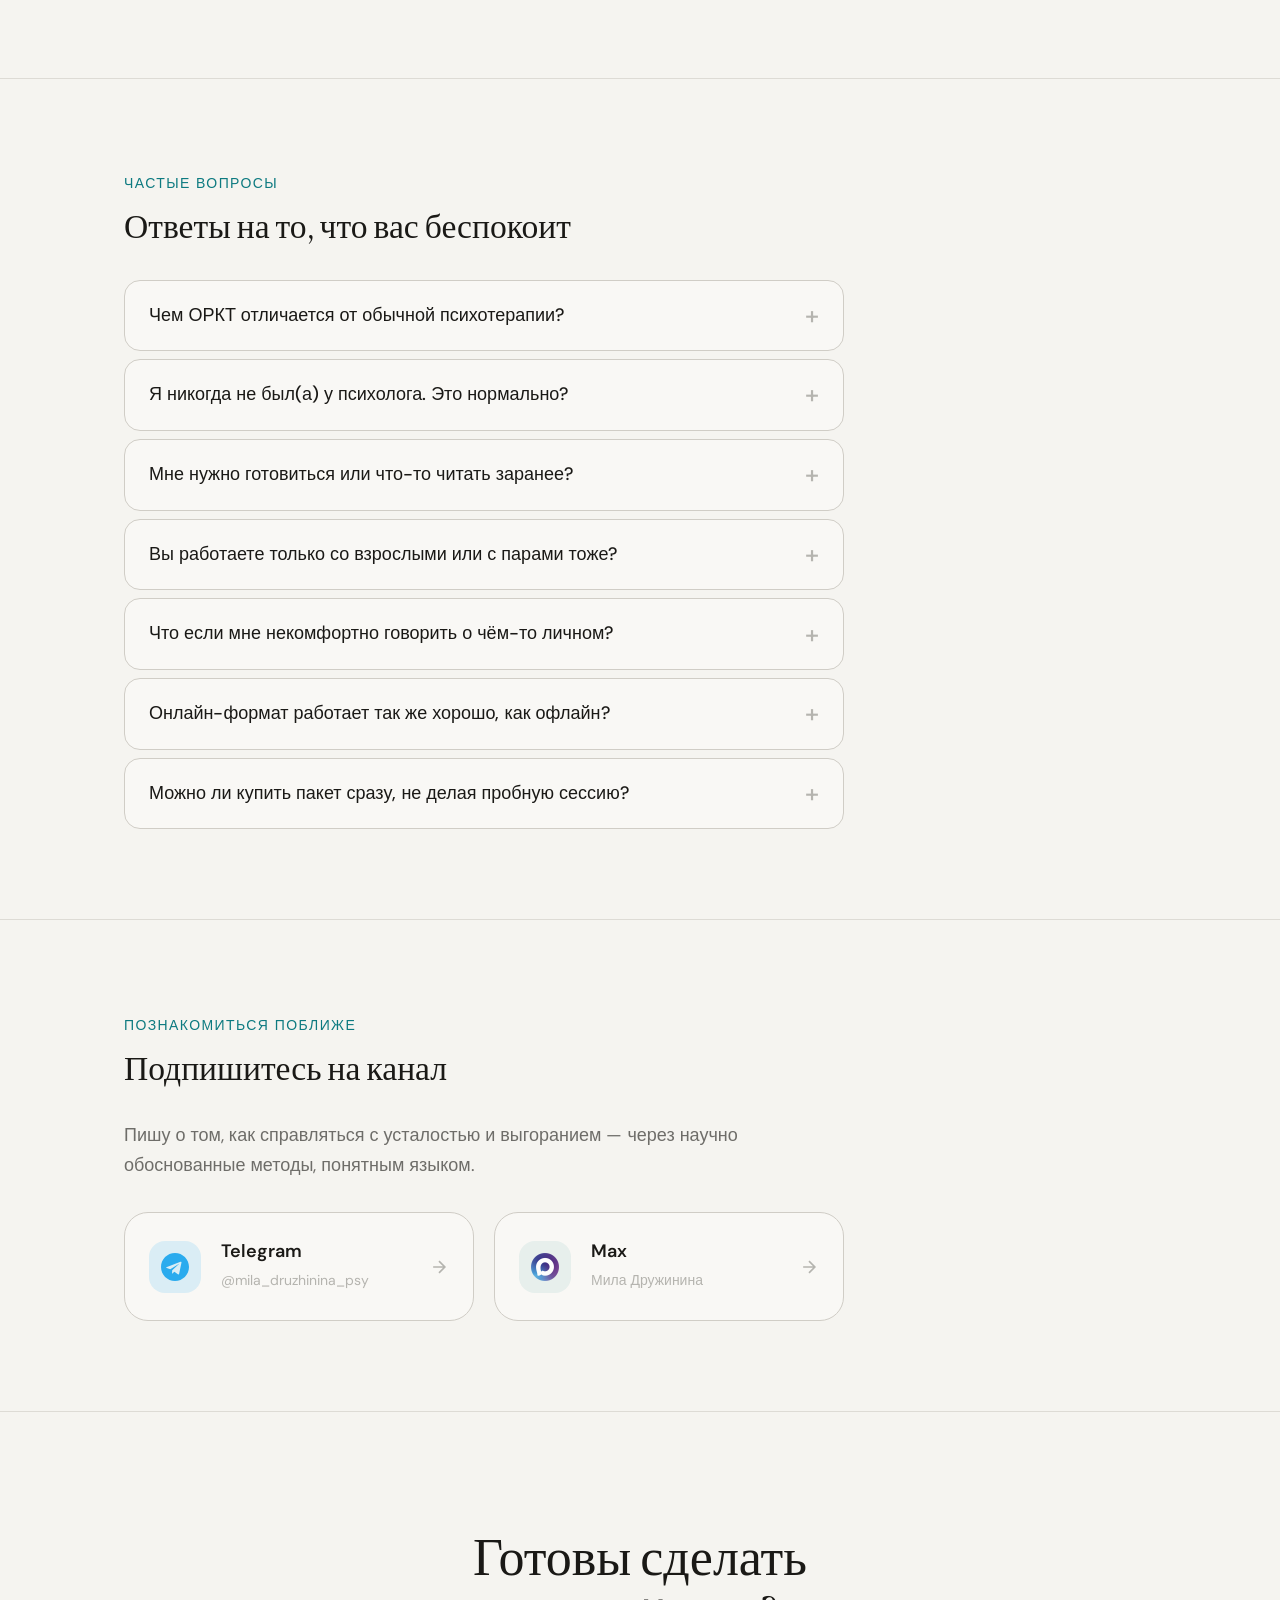
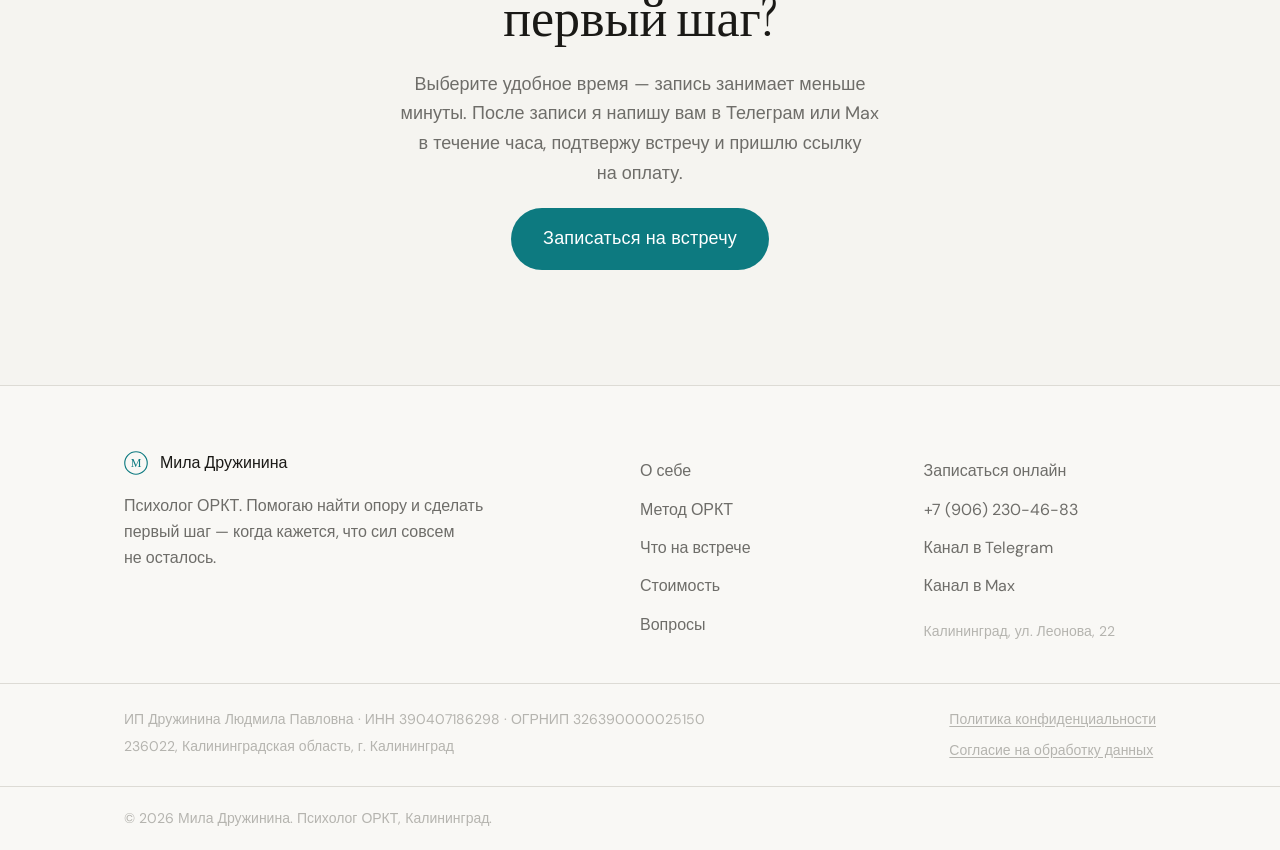
==== commit 5245a4a9: "Max logo: replace with cairosvg-rendered PNG (correct rendering)" ====
--- a/index.html
+++ b/index.html
@@ -555,7 +555,7 @@
           </a>
           <a href="https://max.ru/id390407186298_biz" class="channel-big-card" target="_blank" rel="noopener" aria-label="Канал в Max">
             <div class="channel-big-icon channel-big-icon--max">
-              <img src="max-icon.png" alt="Max" width="28" height="28" style="display:block;" />
+              <img src="[data-uri]" alt="Max" width="28" height="28" style="display:block;" />
             </div>
             <div class="channel-big-body">
               <p class="channel-big-name">Max</p>
